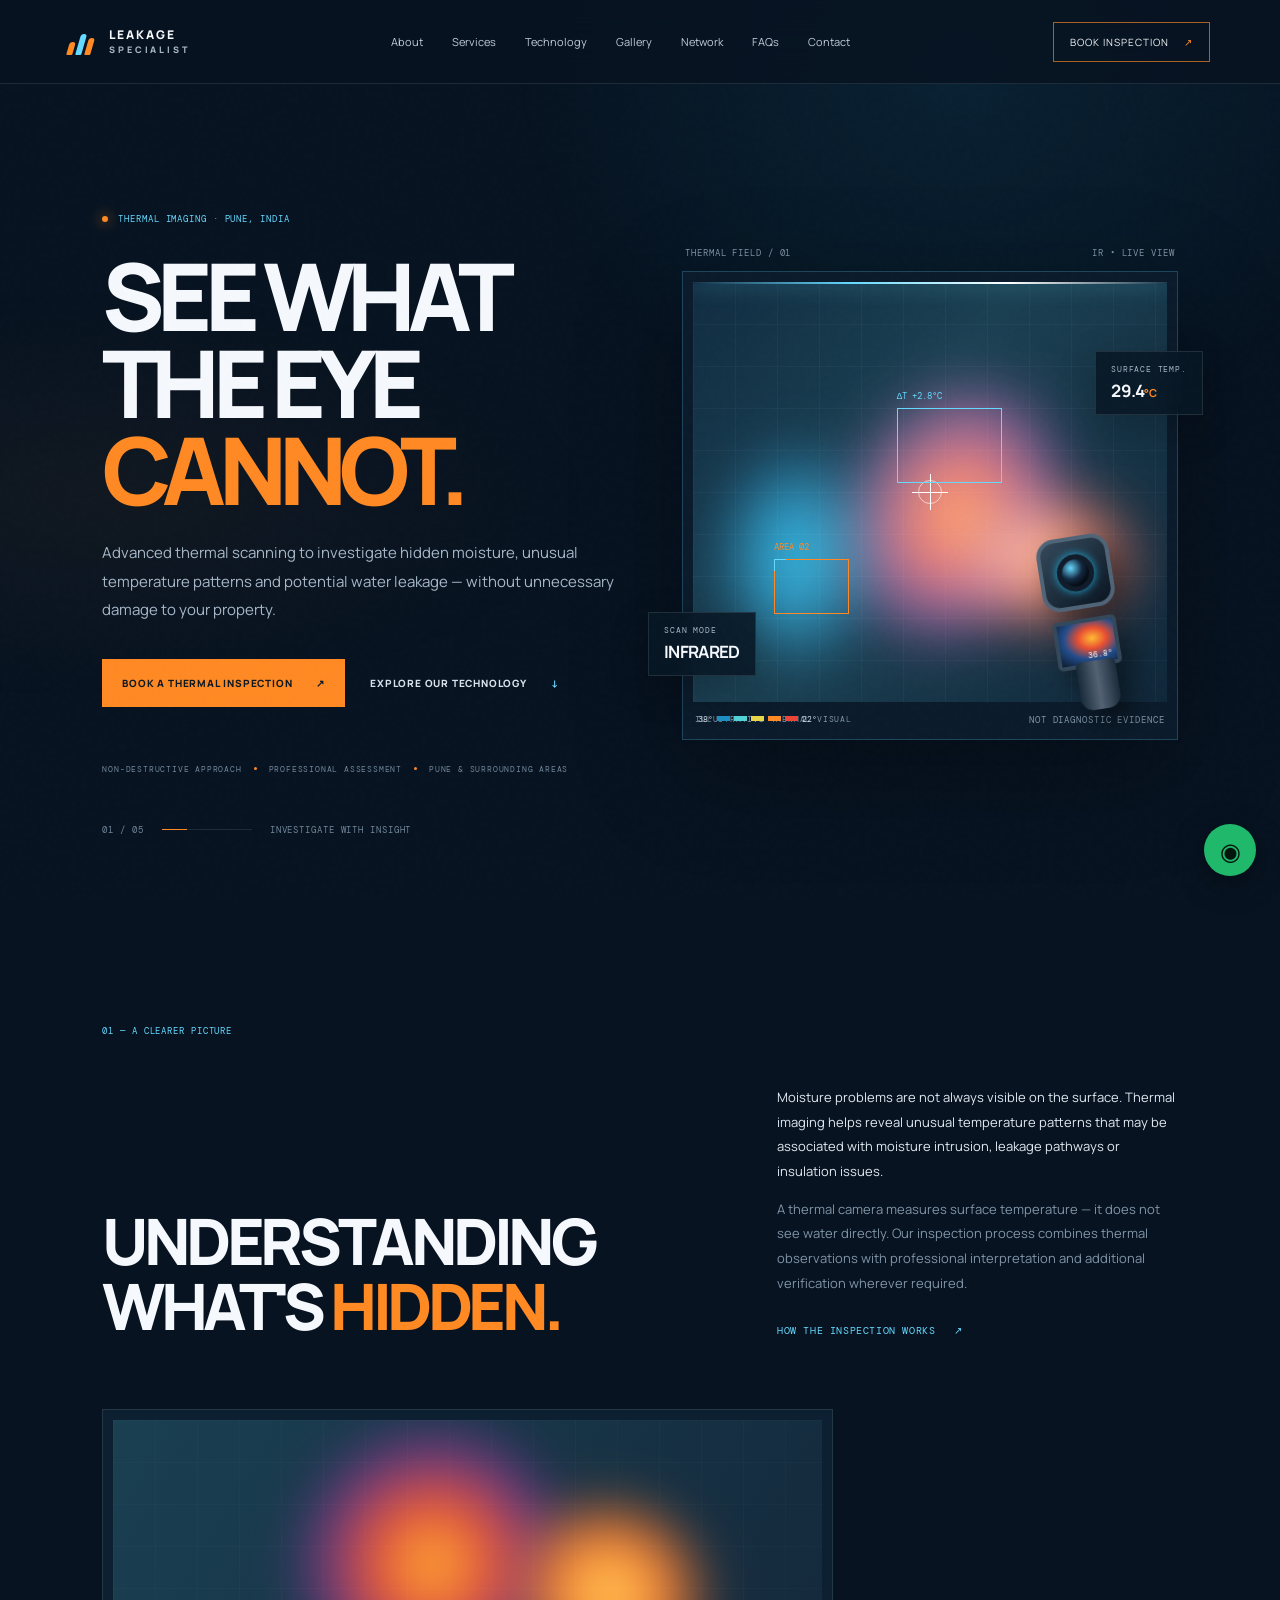
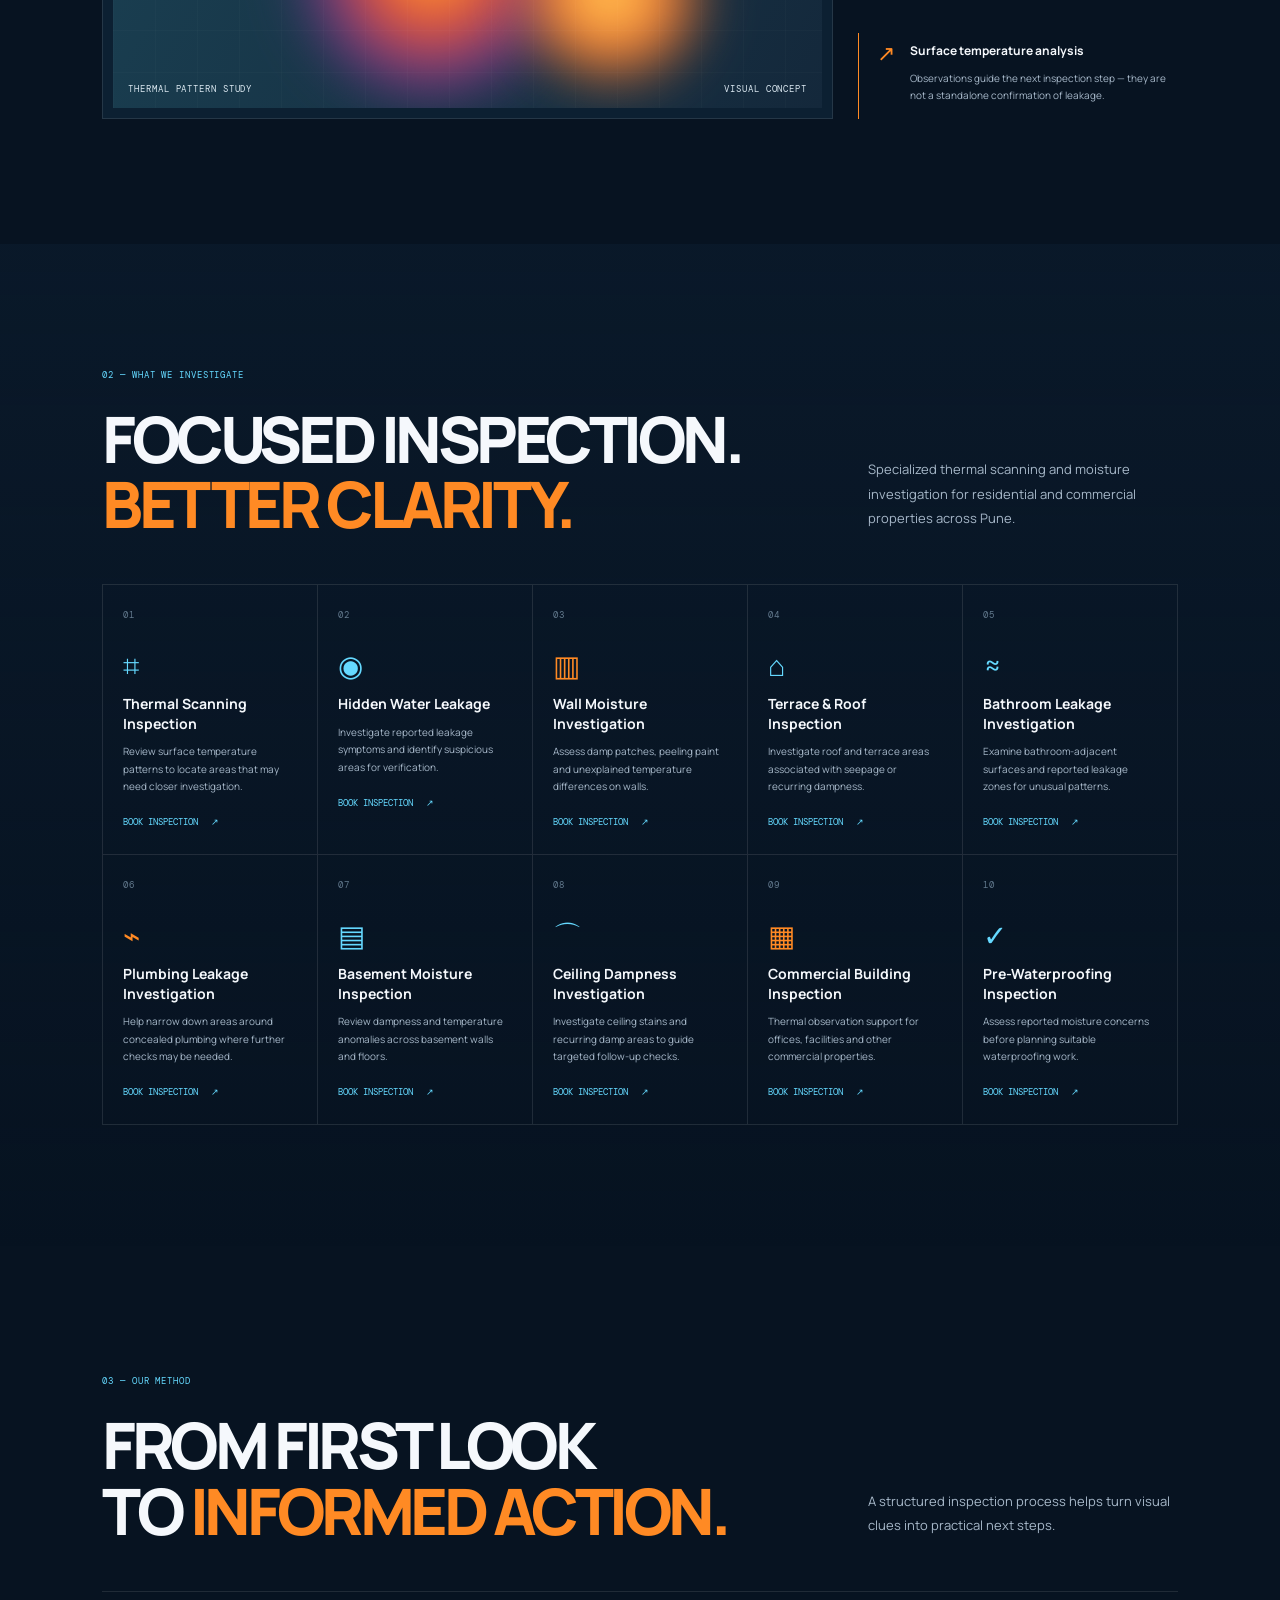
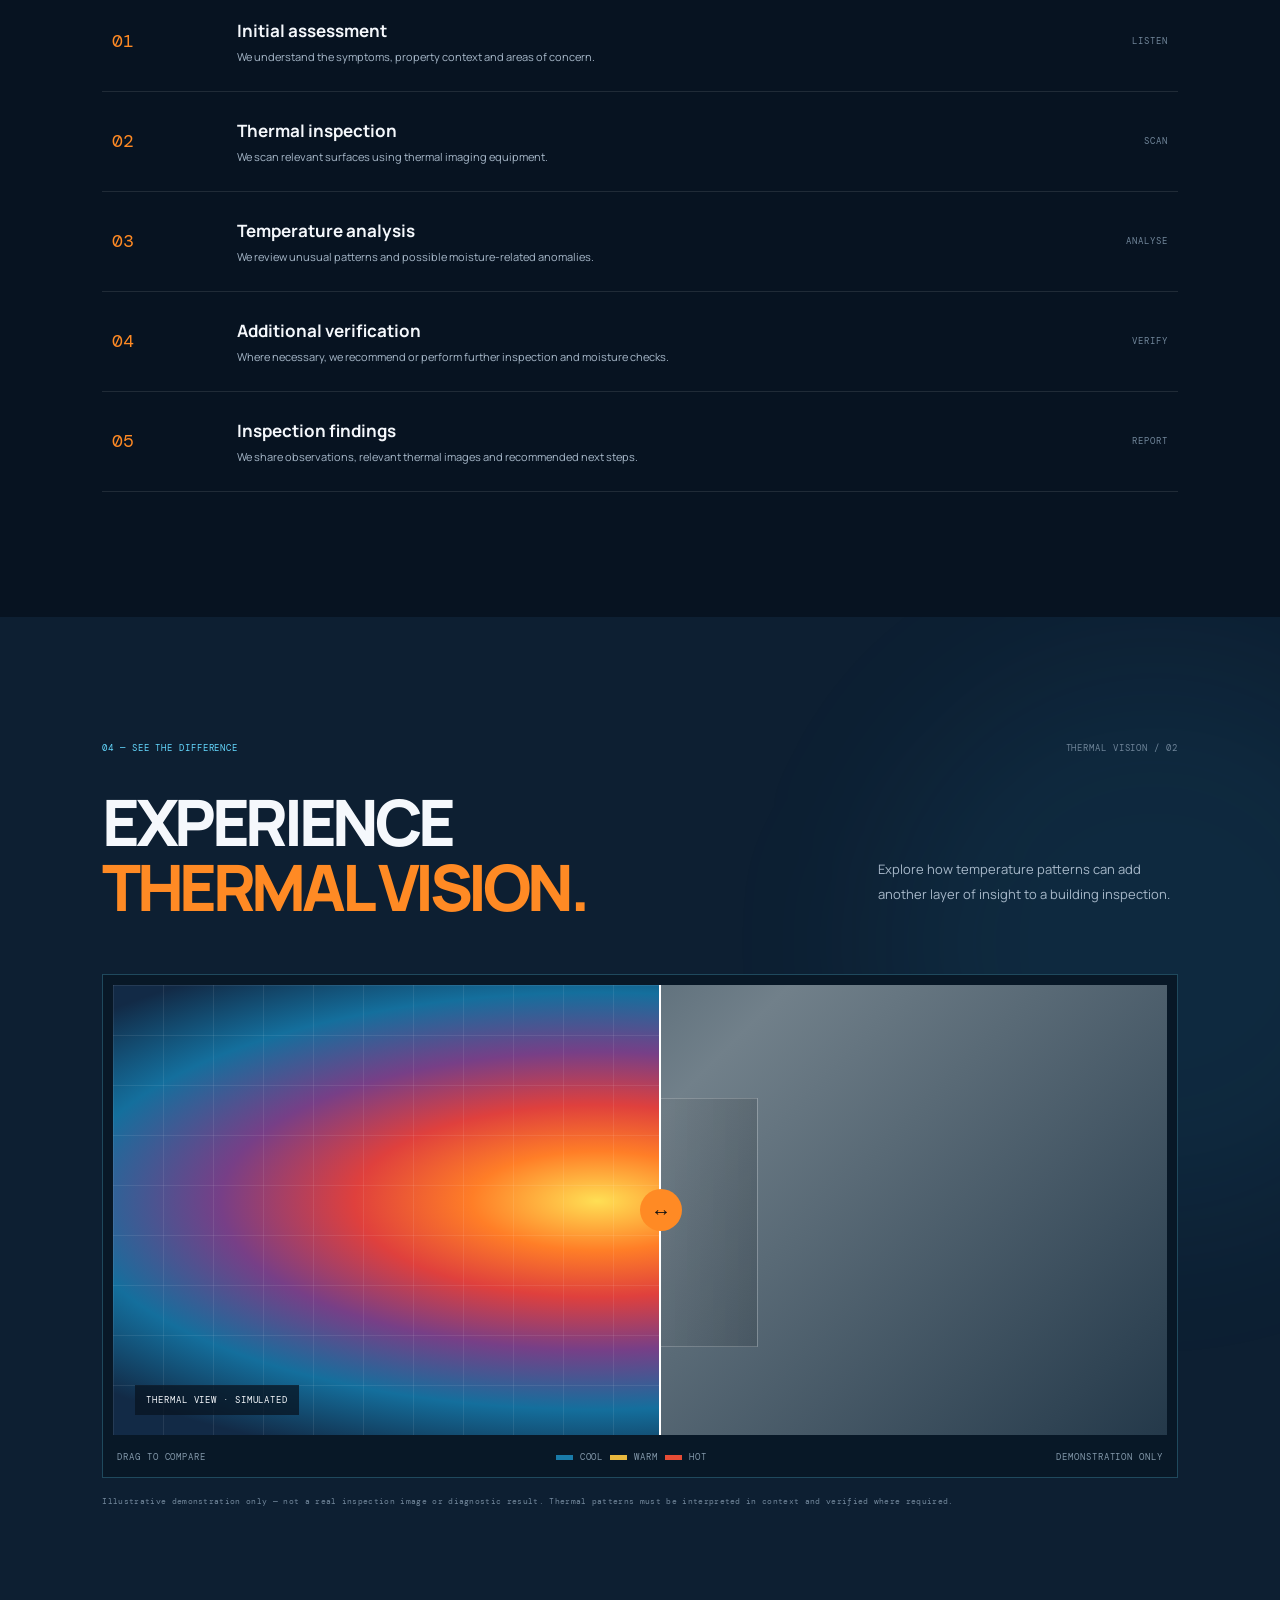
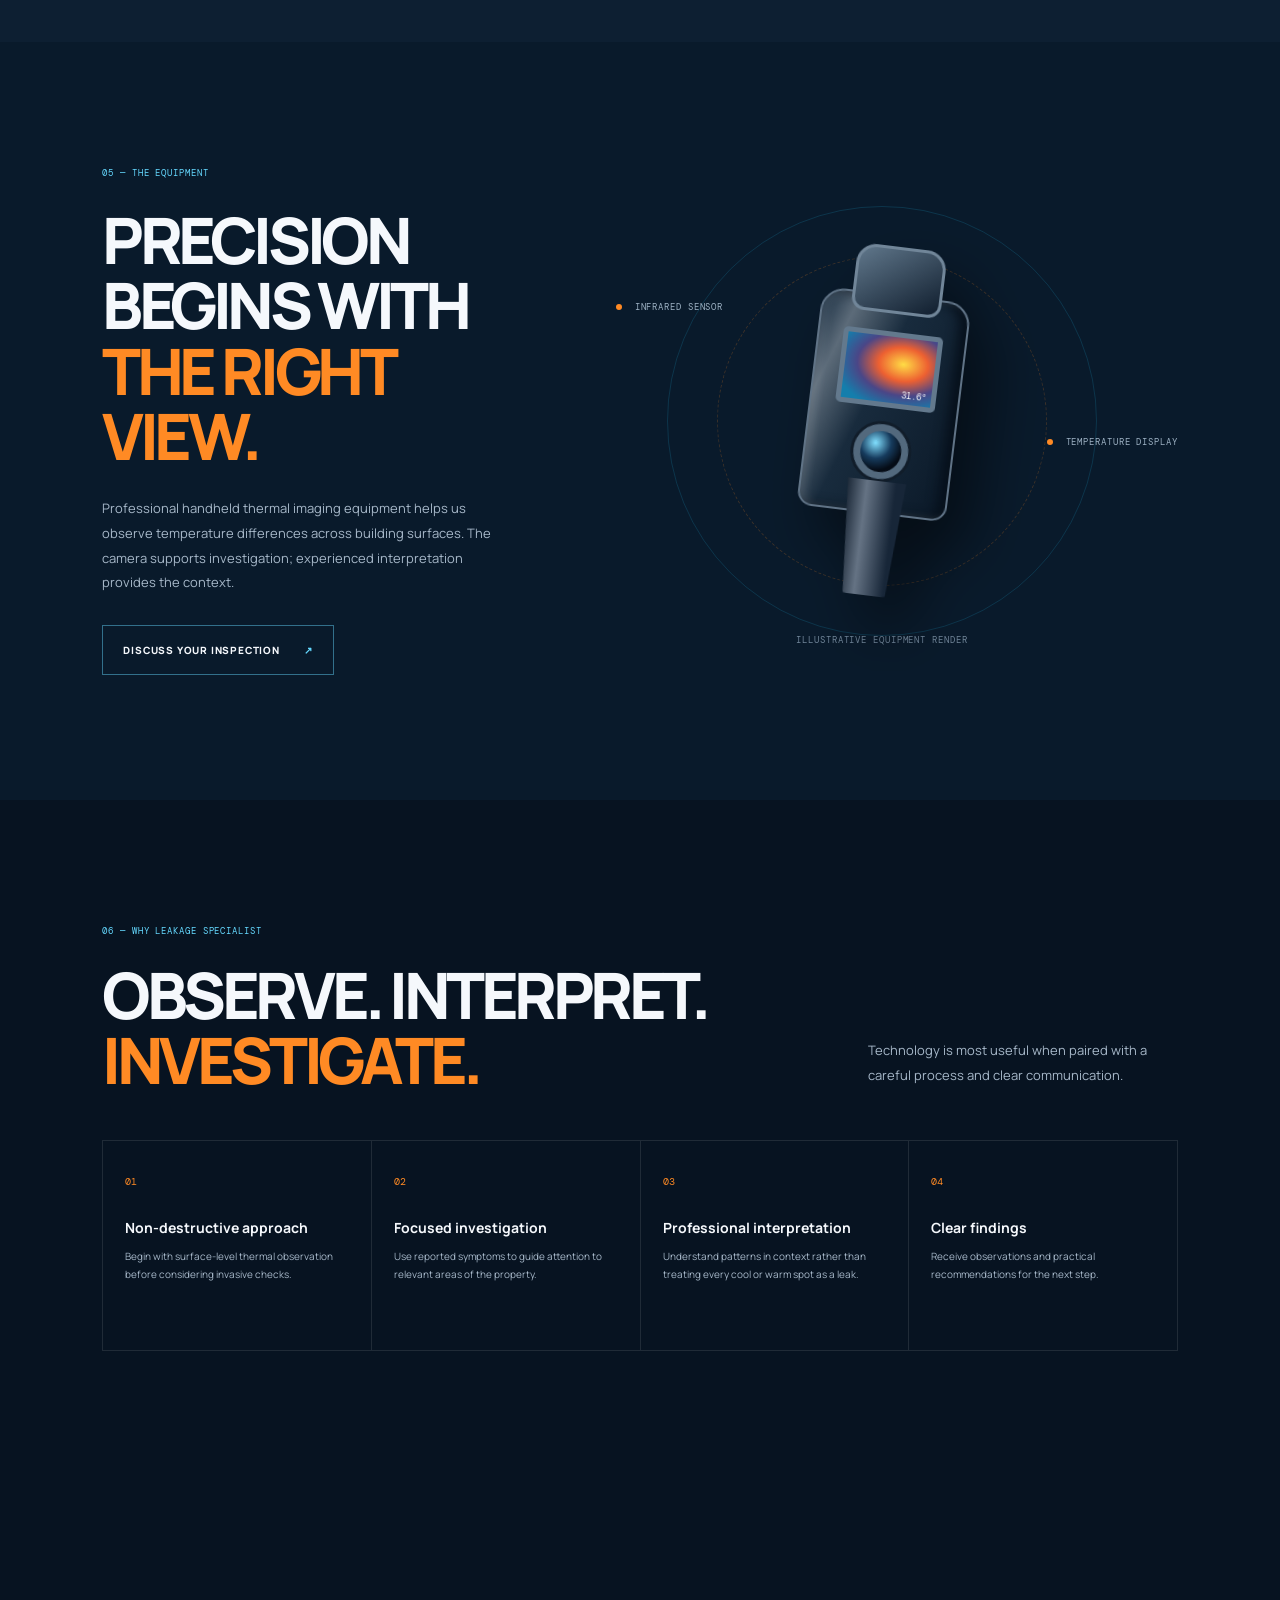
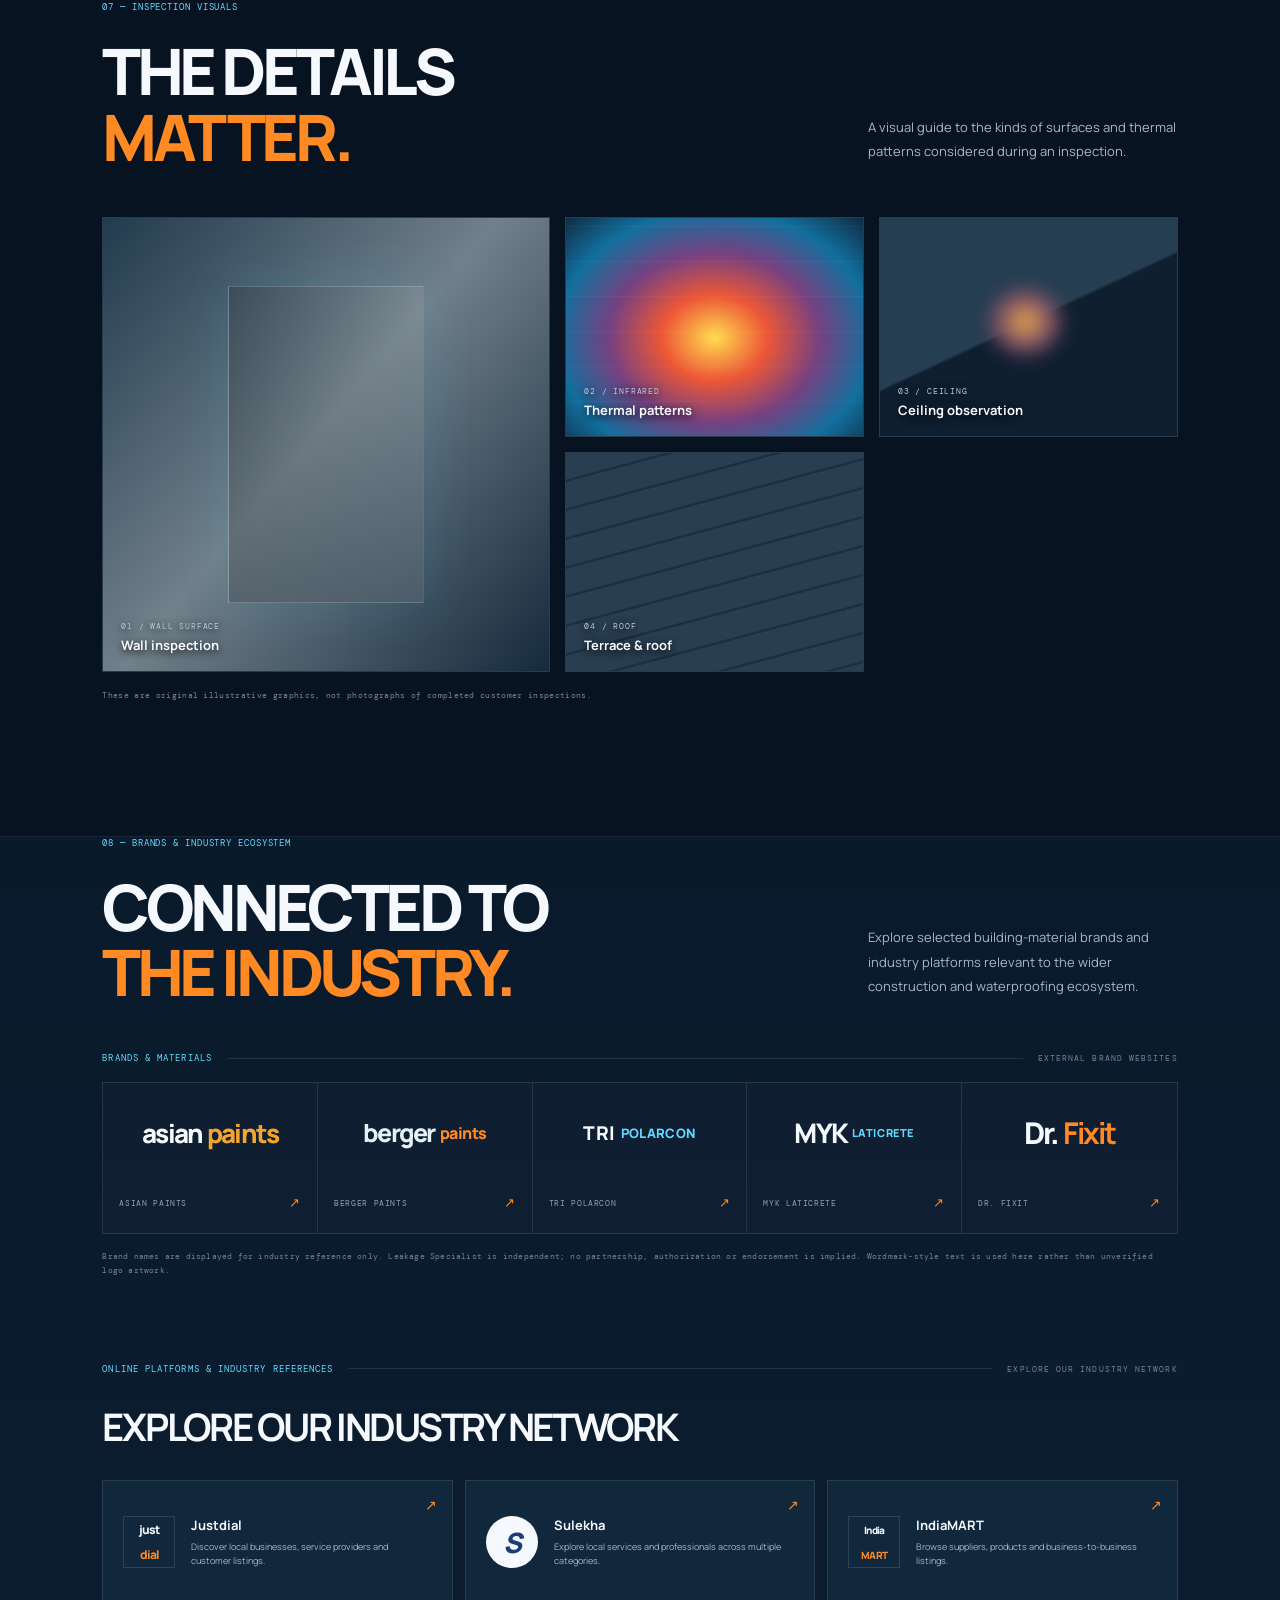
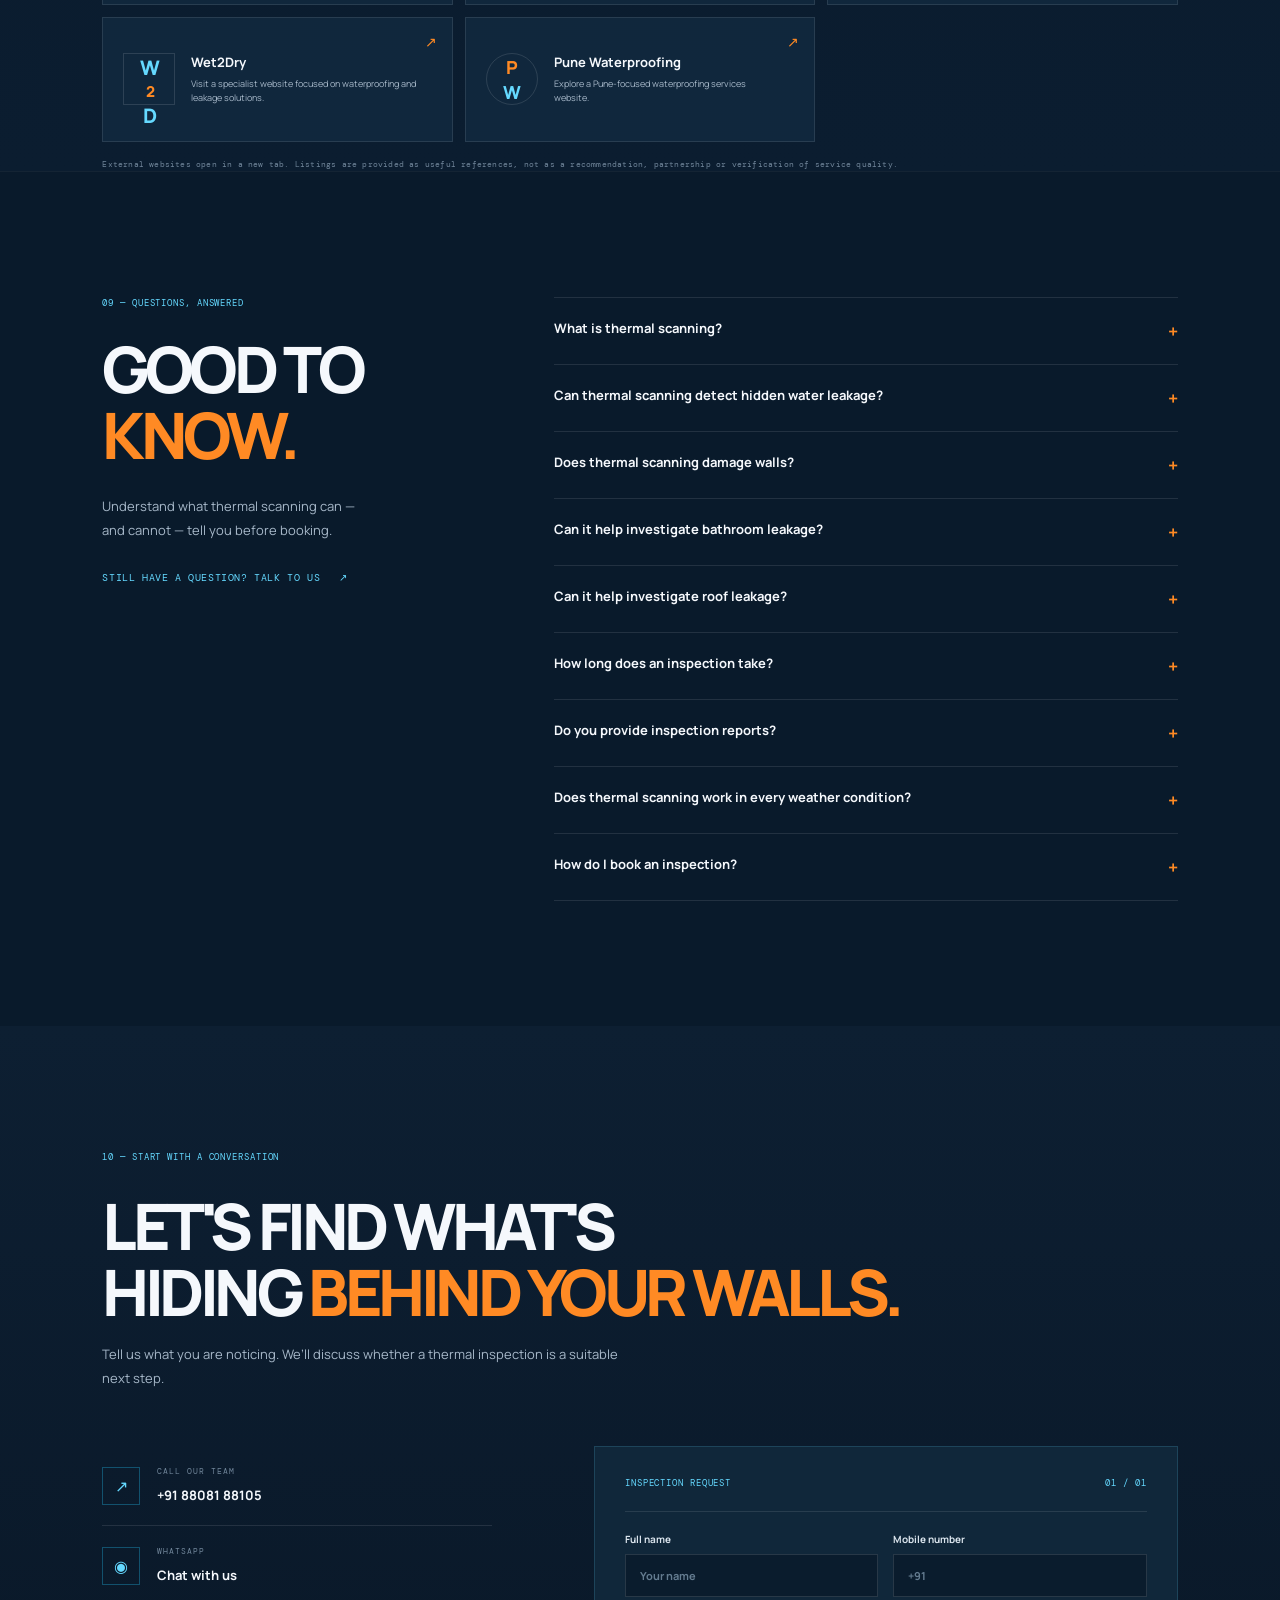
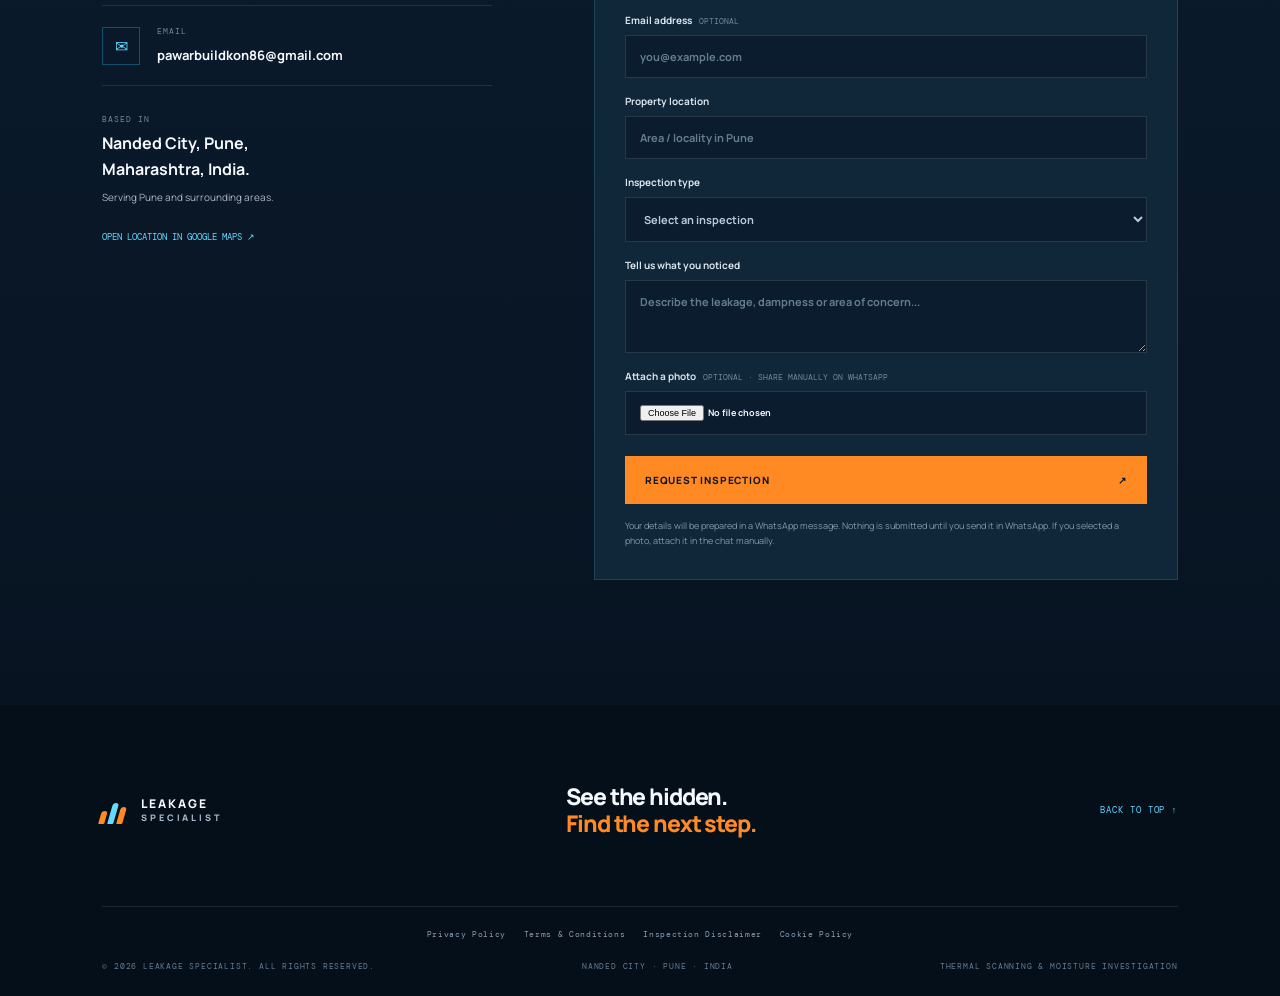
==== index.html @ 1ecdeaa8 "Add files via upload" ====
<!doctype html>
<html lang="en">
<head>
  <meta charset="utf-8">
  <meta name="viewport" content="width=device-width, initial-scale=1">
  <meta name="theme-color" content="#071321">
  <title>Thermal Scanning & Leakage Detection in Pune | Leakage Specialist</title>
  <meta name="description" content="Professional thermal imaging inspection, hidden moisture investigation and leakage detection in Pune. Book a non-destructive thermal inspection with Leakage Specialist.">
  <link rel="canonical" href="https://leakagespecialist.com/">
  <meta property="og:title" content="Leakage Specialist — See What the Eye Cannot">
  <meta property="og:description" content="Advanced thermal scanning and moisture investigation in Pune.">
  <meta property="og:type" content="website">
  <meta property="og:url" content="https://leakagespecialist.com/">
  <meta property="og:image" content="https://leakagespecialist.com/assets/thermal-hero.svg">
  <link rel="icon" href="assets/favicon.svg" type="image/svg+xml">
  <link rel="preconnect" href="https://fonts.googleapis.com">
  <link rel="preconnect" href="https://fonts.gstatic.com" crossorigin>
  <link href="https://fonts.googleapis.com/css2?family=DM+Mono:wght@400;500&family=Manrope:wght@400;500;600;700;800&display=swap" rel="stylesheet">
  <link rel="stylesheet" href="styles.css">
  <script type="application/ld+json">
  {
    "@context":"https://schema.org",
    "@type":"LocalBusiness",
    "name":"Leakage Specialist",
    "url":"https://leakagespecialist.com/",
    "telephone":"+91-8808188105",
    "email":"pawarbuildkon86@gmail.com",
    "address":{"@type":"PostalAddress","streetAddress":"Nanded City","addressLocality":"Pune","addressRegion":"Maharashtra","addressCountry":"IN"},
    "areaServed":{"@type":"City","name":"Pune"},
    "description":"Thermal imaging inspection, non-destructive moisture investigation and hidden water leakage investigation."
  }
  </script>
</head>
<body>
  <div class="noise" aria-hidden="true"></div>
  <header class="site-header" id="top">
    <a class="brand" href="#top" aria-label="Leakage Specialist home">
      <span class="brand-mark"><span></span><span></span><span></span></span>
      <span class="brand-copy">LEAKAGE<span>SPECIALIST</span></span>
    </a>
    <button class="menu-toggle" aria-label="Open navigation" aria-expanded="false"><i></i><i></i></button>
    <nav class="main-nav" aria-label="Main navigation">
      <a href="#about">About</a><a href="#services">Services</a><a href="#technology">Technology</a><a href="#gallery">Gallery</a><a href="#industry-network">Network</a><a href="#faq">FAQs</a><a href="#contact">Contact</a>
    </nav>
    <a class="nav-cta" href="#contact">Book inspection <span>↗</span></a>
  </header>

  <main>
    <section class="hero section-shell">
      <div class="hero-grid">
        <div class="hero-copy reveal">
          <div class="eyebrow"><span class="live-dot"></span> THERMAL IMAGING · PUNE, INDIA</div>
          <h1>SEE WHAT<br>THE EYE <em>CANNOT.</em></h1>
          <p class="hero-lede">Advanced thermal scanning to investigate hidden moisture, unusual temperature patterns and potential water leakage — without unnecessary damage to your property.</p>
          <div class="hero-actions">
            <a class="button button-primary" href="#contact">Book a thermal inspection <span>↗</span></a>
            <a class="button button-quiet" href="#technology">Explore our technology <span>↓</span></a>
          </div>
          <div class="hero-proof"><span>NON-DESTRUCTIVE APPROACH</span><b></b><span>PROFESSIONAL ASSESSMENT</span><b></b><span>PUNE & SURROUNDING AREAS</span></div>
        </div>
        <div class="hero-visual reveal" aria-label="Illustrative thermal scanning visualization">
          <div class="visual-topline"><span>THERMAL FIELD / 01</span><span class="mono">IR • LIVE VIEW</span></div>
          <div class="thermal-frame">
            <div class="thermal-wall">
              <div class="wall-grid"></div><div class="heat heat-one"></div><div class="heat heat-two"></div><div class="heat heat-three"></div>
              <div class="scanline"></div>
              <div class="target target-a"><span>ΔT +2.8°C</span></div><div class="target target-b"><span>AREA 02</span></div>
              <div class="thermal-cross"></div>
            </div>
            <div class="camera-device">
              <div class="camera-lens"><i></i></div><div class="camera-screen"><div class="screen-heat"></div><small>36.8°</small></div><div class="camera-grip"></div>
            </div>
            <div class="temp-scale"><span>38°</span><i></i><i></i><i></i><i></i><i></i><span>22°</span></div>
            <div class="visual-caption"><span>ILLUSTRATIVE THERMAL VISUAL</span><span class="mono">NOT DIAGNOSTIC EVIDENCE</span></div>
          </div>
          <div class="floating-data data-one"><small>SURFACE TEMP.</small><strong>29.4<span>°C</span></strong></div>
          <div class="floating-data data-two"><small>SCAN MODE</small><strong>INFRARED</strong></div>
        </div>
      </div>
      <div class="hero-bottom"><span>01 / 05</span><div class="hero-line"><i></i></div><span>INVESTIGATE WITH INSIGHT</span></div>
    </section>

    <section class="intro section-shell" id="about">
      <div class="section-kicker reveal">01 — A CLEARER PICTURE</div>
      <div class="intro-grid">
        <h2 class="reveal">UNDERSTANDING<br>WHAT'S <em>HIDDEN.</em></h2>
        <div class="intro-text reveal"><p>Moisture problems are not always visible on the surface. Thermal imaging helps reveal unusual temperature patterns that may be associated with moisture intrusion, leakage pathways or insulation issues.</p><p class="muted">A thermal camera measures surface temperature — it does not see water directly. Our inspection process combines thermal observations with professional interpretation and additional verification wherever required.</p><a class="text-link" href="#process">How the inspection works <span>↗</span></a></div>
      </div>
      <div class="intro-visual reveal">
        <div class="intro-image">
          <div class="infrared-wall"><div class="ir-blotch"></div><div class="ir-blotch second"></div><div class="ir-lines"></div></div>
          <div class="image-label"><span>THERMAL PATTERN STUDY</span><span class="mono">VISUAL CONCEPT</span></div>
        </div>
        <div class="intro-note"><span class="note-icon">↗</span><div><strong>Surface temperature analysis</strong><p>Observations guide the next inspection step — they are not a standalone confirmation of leakage.</p></div></div>
      </div>
    </section>

    <section class="services section-shell" id="services">
      <div class="section-head reveal"><div><div class="section-kicker">02 — WHAT WE INVESTIGATE</div><h2>FOCUSED INSPECTION.<br><em>BETTER CLARITY.</em></h2></div><p>Specialized thermal scanning and moisture investigation for residential and commercial properties across Pune.</p></div>
      <div class="service-grid">
        <article class="service-card reveal"><div class="service-number">01</div><div class="service-icon icon-scan">⌗</div><h3>Thermal Scanning Inspection</h3><p>Review surface temperature patterns to locate areas that may need closer investigation.</p><a href="#contact">Book inspection <span>↗</span></a></article>
        <article class="service-card reveal"><div class="service-number">02</div><div class="service-icon icon-drop">◉</div><h3>Hidden Water Leakage</h3><p>Investigate reported leakage symptoms and identify suspicious areas for verification.</p><a href="#contact">Book inspection <span>↗</span></a></article>
        <article class="service-card reveal"><div class="service-number">03</div><div class="service-icon icon-wall">▥</div><h3>Wall Moisture Investigation</h3><p>Assess damp patches, peeling paint and unexplained temperature differences on walls.</p><a href="#contact">Book inspection <span>↗</span></a></article>
        <article class="service-card reveal"><div class="service-number">04</div><div class="service-icon icon-roof">⌂</div><h3>Terrace & Roof Inspection</h3><p>Investigate roof and terrace areas associated with seepage or recurring dampness.</p><a href="#contact">Book inspection <span>↗</span></a></article>
        <article class="service-card reveal"><div class="service-number">05</div><div class="service-icon icon-bath">≈</div><h3>Bathroom Leakage Investigation</h3><p>Examine bathroom-adjacent surfaces and reported leakage zones for unusual patterns.</p><a href="#contact">Book inspection <span>↗</span></a></article>
        <article class="service-card reveal"><div class="service-number">06</div><div class="service-icon icon-pipe">⌁</div><h3>Plumbing Leakage Investigation</h3><p>Help narrow down areas around concealed plumbing where further checks may be needed.</p><a href="#contact">Book inspection <span>↗</span></a></article>
        <article class="service-card reveal"><div class="service-number">07</div><div class="service-icon icon-base">▤</div><h3>Basement Moisture Inspection</h3><p>Review dampness and temperature anomalies across basement walls and floors.</p><a href="#contact">Book inspection <span>↗</span></a></article>
        <article class="service-card reveal"><div class="service-number">08</div><div class="service-icon icon-ceiling">⌒</div><h3>Ceiling Dampness Investigation</h3><p>Investigate ceiling stains and recurring damp areas to guide targeted follow-up checks.</p><a href="#contact">Book inspection <span>↗</span></a></article>
        <article class="service-card reveal"><div class="service-number">09</div><div class="service-icon icon-building">▦</div><h3>Commercial Building Inspection</h3><p>Thermal observation support for offices, facilities and other commercial properties.</p><a href="#contact">Book inspection <span>↗</span></a></article>
        <article class="service-card reveal"><div class="service-number">10</div><div class="service-icon icon-check">✓</div><h3>Pre-Waterproofing Inspection</h3><p>Assess reported moisture concerns before planning suitable waterproofing work.</p><a href="#contact">Book inspection <span>↗</span></a></article>
      </div>
    </section>

    <section class="process section-shell" id="process">
      <div class="section-head reveal"><div><div class="section-kicker">03 — OUR METHOD</div><h2>FROM FIRST LOOK<br>TO <em>INFORMED ACTION.</em></h2></div><p>A structured inspection process helps turn visual clues into practical next steps.</p></div>
      <div class="process-list">
        <div class="process-item reveal"><span class="process-no">01</span><div><h3>Initial assessment</h3><p>We understand the symptoms, property context and areas of concern.</p></div><span class="process-tag">LISTEN</span></div>
        <div class="process-item reveal"><span class="process-no">02</span><div><h3>Thermal inspection</h3><p>We scan relevant surfaces using thermal imaging equipment.</p></div><span class="process-tag">SCAN</span></div>
        <div class="process-item reveal"><span class="process-no">03</span><div><h3>Temperature analysis</h3><p>We review unusual patterns and possible moisture-related anomalies.</p></div><span class="process-tag">ANALYSE</span></div>
        <div class="process-item reveal"><span class="process-no">04</span><div><h3>Additional verification</h3><p>Where necessary, we recommend or perform further inspection and moisture checks.</p></div><span class="process-tag">VERIFY</span></div>
        <div class="process-item reveal"><span class="process-no">05</span><div><h3>Inspection findings</h3><p>We share observations, relevant thermal images and recommended next steps.</p></div><span class="process-tag">REPORT</span></div>
      </div>
    </section>

    <section class="technology section-shell" id="technology">
      <div class="tech-top reveal"><div class="section-kicker">04 — SEE THE DIFFERENCE</div><div class="tech-index mono">THERMAL VISION / 02</div></div>
      <div class="tech-heading reveal"><h2>EXPERIENCE<br><em>THERMAL VISION.</em></h2><p>Explore how temperature patterns can add another layer of insight to a building inspection.</p></div>
      <div class="comparison reveal">
        <div class="compare-images" id="compare">
          <div class="compare-before"><div class="demo-wall"></div><span class="compare-label">VISIBLE LIGHT · ILLUSTRATIVE</span></div>
          <div class="compare-after"><div class="demo-thermal"></div><span class="compare-label">THERMAL VIEW · SIMULATED</span></div>
          <div class="compare-handle" aria-hidden="true"><span>↔</span></div>
          <input type="range" min="10" max="90" value="52" aria-label="Compare illustrative visible and simulated thermal images" id="compareRange">
        </div>
        <div class="compare-foot"><span>DRAG TO COMPARE</span><span class="temperature-legend"><i></i> COOL <i></i> WARM <i></i> HOT</span><span class="mono">DEMONSTRATION ONLY</span></div>
      </div>
      <p class="disclaimer">Illustrative demonstration only — not a real inspection image or diagnostic result. Thermal patterns must be interpreted in context and verified where required.</p>
    </section>

    <section class="equipment section-shell">
      <div class="equipment-grid">
        <div class="equipment-copy reveal"><div class="section-kicker">05 — THE EQUIPMENT</div><h2>PRECISION<br>BEGINS WITH<br><em>THE RIGHT VIEW.</em></h2><p>Professional handheld thermal imaging equipment helps us observe temperature differences across building surfaces. The camera supports investigation; experienced interpretation provides the context.</p><a class="button button-outline" href="#contact">Discuss your inspection <span>↗</span></a></div>
        <div class="equipment-art reveal"><div class="orbit orbit-one"></div><div class="orbit orbit-two"></div><div class="device"><div class="device-top"></div><div class="device-body"><div class="device-screen"><div class="device-heat"></div><span>31.6°</span></div><div class="device-lens"><i></i></div><div class="device-buttons"><i></i><i></i><i></i></div></div><div class="device-handle"></div></div><div class="equipment-callout callout-a"><i></i> INFRARED SENSOR</div><div class="equipment-callout callout-b"><i></i> TEMPERATURE DISPLAY</div><div class="equipment-caption mono">ILLUSTRATIVE EQUIPMENT RENDER</div></div>
      </div>
    </section>

    <section class="reasons section-shell">
      <div class="section-head reveal"><div><div class="section-kicker">06 — WHY LEAKAGE SPECIALIST</div><h2>OBSERVE. INTERPRET.<br><em>INVESTIGATE.</em></h2></div><p>Technology is most useful when paired with a careful process and clear communication.</p></div>
      <div class="reason-grid">
        <div class="reason reveal"><span>01</span><h3>Non-destructive approach</h3><p>Begin with surface-level thermal observation before considering invasive checks.</p></div>
        <div class="reason reveal"><span>02</span><h3>Focused investigation</h3><p>Use reported symptoms to guide attention to relevant areas of the property.</p></div>
        <div class="reason reveal"><span>03</span><h3>Professional interpretation</h3><p>Understand patterns in context rather than treating every cool or warm spot as a leak.</p></div>
        <div class="reason reveal"><span>04</span><h3>Clear findings</h3><p>Receive observations and practical recommendations for the next step.</p></div>
      </div>
    </section>

    <section class="gallery section-shell" id="gallery">
      <div class="section-head reveal"><div><div class="section-kicker">07 — INSPECTION VISUALS</div><h2>THE DETAILS<br><em>MATTER.</em></h2></div><p>A visual guide to the kinds of surfaces and thermal patterns considered during an inspection.</p></div>
      <div class="gallery-grid">
        <figure class="gallery-card gallery-large reveal"><div class="gallery-art art-wall"><div></div></div><figcaption><span>01 / WALL SURFACE</span><b>Wall inspection</b></figcaption></figure>
        <figure class="gallery-card reveal"><div class="gallery-art art-thermal"><div></div></div><figcaption><span>02 / INFRARED</span><b>Thermal patterns</b></figcaption></figure>
        <figure class="gallery-card reveal"><div class="gallery-art art-ceiling"><div></div></div><figcaption><span>03 / CEILING</span><b>Ceiling observation</b></figcaption></figure>
        <figure class="gallery-card reveal"><div class="gallery-art art-roof"><div></div></div><figcaption><span>04 / ROOF</span><b>Terrace & roof</b></figcaption></figure>
      </div>
      <p class="disclaimer">These are original illustrative graphics, not photographs of completed customer inspections.</p>
    </section>


    <section class="ecosystem section-shell" id="industry-network">
      <div class="section-head reveal">
        <div><div class="section-kicker">08 — BRANDS & INDUSTRY ECOSYSTEM</div><h2>CONNECTED TO<br><em>THE INDUSTRY.</em></h2></div>
        <p>Explore selected building-material brands and industry platforms relevant to the wider construction and waterproofing ecosystem.</p>
      </div>
      <div class="ecosystem-label reveal"><span>BRANDS & MATERIALS</span><i></i><small>EXTERNAL BRAND WEBSITES</small></div>
      <div class="brand-strip">
        <a class="brand-tile reveal" href="https://www.asianpaints.com/" target="_blank" rel="noopener noreferrer" aria-label="Visit Asian Paints website"><span class="brand-wordmark asian">asian<span>paints</span></span><small>ASIAN PAINTS <b>↗</b></small></a>
        <a class="brand-tile reveal" href="https://www.bergerpaints.com/" target="_blank" rel="noopener noreferrer" aria-label="Visit Berger Paints website"><span class="brand-wordmark berger">berger<span>paints</span></span><small>BERGER PAINTS <b>↗</b></small></a>
        <a class="brand-tile reveal" href="https://www.tripolarcon.com/" target="_blank" rel="noopener noreferrer" aria-label="Visit Tri Polarcon website"><span class="brand-wordmark tripolar">TRI <i>POLARCON</i></span><small>TRI POLARCON <b>↗</b></small></a>
        <a class="brand-tile reveal" href="https://myklaticrete.com/" target="_blank" rel="noopener noreferrer" aria-label="Visit MYK Laticrete website"><span class="brand-wordmark myk">MYK<span>LATICRETE</span></span><small>MYK LATICRETE <b>↗</b></small></a>
        <a class="brand-tile reveal" href="https://www.drfixit.co.in/" target="_blank" rel="noopener noreferrer" aria-label="Visit Dr. Fixit website"><span class="brand-wordmark drfixit">Dr. <b>Fixit</b></span><small>DR. FIXIT <b>↗</b></small></a>
      </div>
      <p class="ecosystem-disclaimer">Brand names are displayed for industry reference only. Leakage Specialist is independent; no partnership, authorization or endorsement is implied. Wordmark-style text is used here rather than unverified logo artwork.</p>

      <div class="ecosystem-label network-label reveal"><span>ONLINE PLATFORMS & INDUSTRY REFERENCES</span><i></i><small>EXPLORE OUR INDUSTRY NETWORK</small></div>
      <h3 class="network-heading reveal">EXPLORE OUR INDUSTRY NETWORK</h3>
      <div class="network-grid">
        <a class="network-card reveal" href="https://www.justdial.com/" target="_blank" rel="noopener noreferrer"><span class="network-logo justdial">just<span>dial</span></span><span class="network-copy"><strong>Justdial</strong><small>Discover local businesses, service providers and customer listings.</small></span><span class="external-arrow">↗</span></a>
        <a class="network-card reveal" href="https://www.sulekha.com/" target="_blank" rel="noopener noreferrer"><span class="network-logo sulekha">S</span><span class="network-copy"><strong>Sulekha</strong><small>Explore local services and professionals across multiple categories.</small></span><span class="external-arrow">↗</span></a>
        <a class="network-card reveal" href="https://www.indiamart.com/" target="_blank" rel="noopener noreferrer"><span class="network-logo indiamart">India<span>MART</span></span><span class="network-copy"><strong>IndiaMART</strong><small>Browse suppliers, products and business-to-business listings.</small></span><span class="external-arrow">↗</span></a>
        <a class="network-card reveal" href="https://wet2drysolution.com/" target="_blank" rel="noopener noreferrer"><span class="network-logo wet2dry">W<span>2</span>D</span><span class="network-copy"><strong>Wet2Dry</strong><small>Visit a specialist website focused on waterproofing and leakage solutions.</small></span><span class="external-arrow">↗</span></a>
        <a class="network-card reveal" href="https://punewaterproof.in/" target="_blank" rel="noopener noreferrer"><span class="network-logo puneproof">P<span>W</span></span><span class="network-copy"><strong>Pune Waterproofing</strong><small>Explore a Pune-focused waterproofing services website.</small></span><span class="external-arrow">↗</span></a>
      </div>
      <p class="ecosystem-disclaimer">External websites open in a new tab. Listings are provided as useful references, not as a recommendation, partnership or verification of service quality.</p>
    </section>

    <section class="faq section-shell" id="faq">
      <div class="faq-grid"><div class="reveal"><div class="section-kicker">09 — QUESTIONS, ANSWERED</div><h2>GOOD TO<br><em>KNOW.</em></h2><p>Understand what thermal scanning can — and cannot — tell you before booking.</p><a class="text-link" href="#contact">Still have a question? Talk to us <span>↗</span></a></div>
        <div class="faq-list reveal">
          <details><summary>What is thermal scanning?<span>+</span></summary><p>Thermal scanning uses an infrared camera to measure surface temperatures and display temperature differences as an image. It can help identify patterns that need further investigation.</p></details>
          <details><summary>Can thermal scanning detect hidden water leakage?<span>+</span></summary><p>It can help identify unusual temperature patterns that may be associated with moisture. It does not detect water directly, and additional checks may be needed to confirm the cause.</p></details>
          <details><summary>Does thermal scanning damage walls?<span>+</span></summary><p>Thermal imaging itself is a non-contact inspection method and does not require drilling or breaking the scanned surface.</p></details>
          <details><summary>Can it help investigate bathroom leakage?<span>+</span></summary><p>Yes. Thermal observations around bathroom walls, floors and adjacent spaces may help identify areas for closer moisture investigation.</p></details>
          <details><summary>Can it help investigate roof leakage?<span>+</span></summary><p>It may help assess temperature patterns across roof and ceiling surfaces. Results depend on site conditions, timing and the nature of the suspected issue.</p></details>
          <details><summary>How long does an inspection take?<span>+</span></summary><p>Time depends on property size, access and the number of areas to inspect. Contact us with your property details for an estimate.</p></details>
          <details><summary>Do you provide inspection reports?<span>+</span></summary><p>Inspection findings can include observations and relevant thermal images. Please confirm the report format and scope when booking.</p></details>
          <details><summary>Does thermal scanning work in every weather condition?<span>+</span></summary><p>No. Ambient temperature, sunlight, wind, rain, surface materials and other conditions can affect readings. The inspector considers these factors when interpreting results.</p></details>
          <details><summary>How do I book an inspection?<span>+</span></summary><p>Call or WhatsApp 8808188105, or use the request form on this page. We will contact you to discuss the property and inspection requirement.</p></details>
        </div>
      </div>
    </section>

    <section class="contact section-shell" id="contact">
      <div class="contact-head reveal"><div class="section-kicker">10 — START WITH A CONVERSATION</div><h2>LET'S FIND WHAT'S<br>HIDING <em>BEHIND YOUR WALLS.</em></h2><p>Tell us what you are noticing. We’ll discuss whether a thermal inspection is a suitable next step.</p></div>
      <div class="contact-grid">
        <div class="contact-details reveal">
          <a class="contact-method" href="tel:+918808188105"><span class="method-icon">↗</span><span><small>CALL OUR TEAM</small><strong>+91 88081 88105</strong></span></a>
          <a class="contact-method" href="https://wa.me/918808188105" target="_blank" rel="noopener"><span class="method-icon">◉</span><span><small>WHATSAPP</small><strong>Chat with us</strong></span></a>
          <a class="contact-method" href="mailto:pawarbuildkon86@gmail.com"><span class="method-icon">✉</span><span><small>EMAIL</small><strong>pawarbuildkon86@gmail.com</strong></span></a>
          <div class="contact-address"><small>BASED IN</small><strong>Nanded City, Pune,<br>Maharashtra, India.</strong><span>Serving Pune and surrounding areas.</span></div>
          <a class="map-link" href="https://www.google.com/maps/search/?api=1&query=Nanded+City%2C+Pune%2C+Maharashtra" target="_blank" rel="noopener">Open location in Google Maps ↗</a>
        </div>
        <form class="booking-form reveal" id="bookingForm">
          <div class="form-top"><span>INSPECTION REQUEST</span><span class="mono">01 / 01</span></div>
          <div class="form-row"><label>Full name<input name="name" autocomplete="name" placeholder="Your name" required></label><label>Mobile number<input name="phone" inputmode="tel" autocomplete="tel" pattern="[0-9+() -]{8,18}" placeholder="+91" required></label></div>
          <label>Email address <span class="optional">OPTIONAL</span><input name="email" type="email" autocomplete="email" placeholder="you@example.com"></label>
          <label>Property location<input name="location" placeholder="Area / locality in Pune" required></label>
          <label>Inspection type<select name="type" required><option value="">Select an inspection</option><option>Thermal scanning inspection</option><option>Hidden water leakage investigation</option><option>Wall moisture investigation</option><option>Terrace and roof inspection</option><option>Bathroom leakage investigation</option><option>Plumbing leakage investigation</option><option>Basement / ceiling inspection</option><option>Commercial building inspection</option><option>Pre-waterproofing inspection</option></select></label>
          <label>Tell us what you noticed<textarea name="message" rows="3" placeholder="Describe the leakage, dampness or area of concern..."></textarea></label>
          <label class="upload-label">Attach a photo <span class="optional">OPTIONAL · SHARE MANUALLY ON WHATSAPP</span><input name="photo" type="file" accept="image/*"></label>
          <button class="button button-primary submit-button" type="submit">Request inspection <span>↗</span></button>
          <p class="form-note" id="formNote">Your details will be prepared in a WhatsApp message. Nothing is submitted until you send it in WhatsApp. If you selected a photo, attach it in the chat manually.</p>
        </form>
      </div>
    </section>
  </main>

  <footer class="site-footer section-shell">
    <div class="footer-top"><a class="brand" href="#top"><span class="brand-mark"><span></span><span></span><span></span></span><span class="brand-copy">LEAKAGE<span>SPECIALIST</span></span></a><p>See the hidden.<br><em>Find the next step.</em></p><a class="back-top" href="#top">BACK TO TOP ↑</a></div>
    <div class="footer-legal"><a href="privacy-policy.html">Privacy Policy</a><a href="terms-and-conditions.html">Terms & Conditions</a><a href="disclaimer.html">Inspection Disclaimer</a><a href="cookie-policy.html">Cookie Policy</a></div>
    <div class="footer-bottom"><span>© 2026 LEAKAGE SPECIALIST. ALL RIGHTS RESERVED.</span><span>NANDED CITY · PUNE · INDIA</span><span>THERMAL SCANNING & MOISTURE INVESTIGATION</span></div>
  </footer>
  <a class="floating-wa" href="https://wa.me/918808188105" target="_blank" rel="noopener" aria-label="Chat with Leakage Specialist on WhatsApp">◉</a>
  <script src="script.js"></script>
</body>
</html>
---- styles.css ----
@import url('https://fonts.googleapis.com/css2?family=DM+Mono:wght@400;500&family=Manrope:wght@400;500;600;700;800&display=swap');
:root{--bg:#071321;--bg2:#0d1f32;--card:#122b40;--orange:#ff8a24;--blue:#20b8e8;--cyan:#65d9ff;--white:#f5f8fc;--muted:#a7b8c9;--line:rgba(255,255,255,.1);--mono:'DM Mono',monospace;--sans:'Manrope',sans-serif}
*{box-sizing:border-box}html{scroll-behavior:smooth;scroll-padding-top:90px}body{margin:0;background:var(--bg);color:var(--white);font-family:var(--sans);overflow-x:hidden}body:before{content:"";position:fixed;inset:0;pointer-events:none;z-index:-1;background:radial-gradient(ellipse at 75% 8%,rgba(32,184,232,.09),transparent 33%),radial-gradient(ellipse at 8% 55%,rgba(255,138,36,.045),transparent 30%)}a{color:inherit;text-decoration:none}button,input,select,textarea{font:inherit}.noise{position:fixed;inset:0;z-index:10;pointer-events:none;opacity:.025;background-image:url("data:image/svg+xml,%3Csvg viewBox='0 0 180 180' xmlns='http://www.w3.org/2000/svg'%3E%3Cfilter id='n'%3E%3CfeTurbulence type='fractalNoise' baseFrequency='.9' numOctaves='3' stitchTiles='stitch'/%3E%3C/filter%3E%3Crect width='100%25' height='100%25' filter='url(%23n)' opacity='.6'/%3E%3C/svg%3E")}
.site-header{height:84px;padding:0 5.5vw;display:flex;align-items:center;justify-content:space-between;border-bottom:1px solid var(--line);position:sticky;top:0;z-index:50;background:rgba(7,19,33,.86);backdrop-filter:blur(18px)}.brand{display:flex;align-items:center;gap:12px}.brand-mark{width:27px;height:27px;display:flex;align-items:flex-end;gap:3px;transform:skew(-16deg)}.brand-mark span{display:block;width:6px;border-radius:3px 3px 1px 1px;background:var(--orange)}.brand-mark span:nth-child(1){height:13px}.brand-mark span:nth-child(2){height:21px;background:var(--cyan)}.brand-mark span:nth-child(3){height:17px;background:var(--orange)}.brand-copy{font-size:12px;font-weight:800;letter-spacing:.16em;line-height:1.35}.brand-copy span{display:block;color:var(--muted);font-size:9px;letter-spacing:.31em}.main-nav{display:flex;gap:29px}.main-nav a{font-size:11px;color:#c0ccda;transition:color .2s}.main-nav a:hover,.text-link:hover{color:var(--cyan)}.nav-cta{border:1px solid rgba(255,138,36,.65);padding:12px 16px;font-size:10px;text-transform:uppercase;letter-spacing:.1em;color:var(--white)}.nav-cta span,.button span{color:var(--orange);margin-left:12px}.menu-toggle{display:none;background:none;border:0}.section-shell{padding-left:8vw;padding-right:8vw}.hero{min-height:calc(100vh - 84px);padding-top:100px;padding-bottom:35px;position:relative;display:flex;flex-direction:column;justify-content:center}.hero-grid{display:grid;grid-template-columns:1.02fr .98fr;gap:5vw;align-items:center}.eyebrow,.section-kicker,.mono,.visual-topline,.visual-caption,.hero-proof,.hero-bottom,.image-label,.process-tag,.service-number,.gallery-card figcaption span,.form-top,.booking-form small,.footer-bottom,.back-top,.equipment-caption,.equipment-callout,.compare-foot,.disclaimer{font-family:var(--mono);letter-spacing:.1em;font-size:9px}.eyebrow{color:var(--cyan);display:flex;align-items:center;gap:10px}.live-dot{width:6px;height:6px;border-radius:50%;background:var(--orange);box-shadow:0 0 13px var(--orange)}h1{font-size:clamp(58px,7.3vw,112px);line-height:.93;letter-spacing:-.085em;margin:27px 0 26px;font-weight:800}h1 em,h2 em,.equipment-copy em,.footer-top em{font-style:normal;color:var(--orange)}.hero-lede{max-width:525px;color:var(--muted);font-size:15px;line-height:1.9}.hero-actions{display:flex;align-items:center;gap:25px;margin-top:34px}.button{display:inline-flex;align-items:center;justify-content:space-between;gap:12px;padding:17px 20px;font-size:10px;font-weight:800;letter-spacing:.08em;text-transform:uppercase;transition:transform .25s,background .25s,border .25s}.button:hover{transform:translateY(-3px)}.button-primary{background:var(--orange);color:#101923}.button-primary span{color:#101923}.button-primary:hover{background:#ffa34f}.button-quiet{padding-left:0;color:#d9e3ed}.button-quiet span{color:var(--cyan)}.hero-proof{display:flex;gap:12px;align-items:center;flex-wrap:wrap;color:#71869a;margin-top:57px;font-size:8px}.hero-proof b{width:3px;height:3px;background:var(--orange);border-radius:50%}.hero-visual{position:relative;max-width:620px;width:100%;justify-self:end}.visual-topline{display:flex;justify-content:space-between;color:#8097aa;padding:0 3px 12px}.thermal-frame{border:1px solid rgba(101,217,255,.22);background:#0b1b2b;padding:10px;position:relative;box-shadow:0 30px 100px rgba(0,0,0,.3)}.thermal-wall{height:420px;position:relative;overflow:hidden;background:linear-gradient(125deg,#112d42,#1b4052 42%,#10273a);isolation:isolate}.wall-grid,.ir-lines{position:absolute;inset:0;background-image:linear-gradient(rgba(255,255,255,.055) 1px,transparent 1px),linear-gradient(90deg,rgba(255,255,255,.055) 1px,transparent 1px);background-size:42px 42px;opacity:.6}.heat{position:absolute;filter:blur(28px);border-radius:50%;mix-blend-mode:screen}.heat-one{width:220px;height:280px;left:32%;top:22%;background:radial-gradient(ellipse,#ffb32e 0%,#ef4e35 26%,#8b3d81 50%,transparent 72%);transform:rotate(23deg)}.heat-two{width:200px;height:150px;left:53%;top:48%;background:radial-gradient(ellipse,#ffdf48 0%,#f65c32 34%,transparent 72%)}.heat-three{width:160px;height:230px;left:5%;top:38%;background:radial-gradient(ellipse,#20b8e8 0%,#176c9b 38%,transparent 72%)}.scanline{position:absolute;left:0;right:0;height:2px;top:0;background:linear-gradient(90deg,transparent,var(--cyan),#fff,transparent);box-shadow:0 0 20px var(--cyan);animation:scan 5s linear infinite;z-index:3}.target{position:absolute;border:1px solid var(--cyan);width:105px;height:75px;z-index:4}.target:before,.target:after{content:"";position:absolute;background:var(--cyan)}.target:before{width:1px;height:12px;left:-1px;top:-1px}.target:after{height:1px;width:12px;left:-1px;top:-1px}.target span{position:absolute;top:-19px;left:-1px;color:var(--cyan);font:9px var(--mono)}.target-a{left:43%;top:30%}.target-b{left:17%;top:66%;width:75px;height:55px;border-color:var(--orange)}.target-b span{color:var(--orange)}.thermal-cross{position:absolute;left:50%;top:50%;width:24px;height:24px;border:1px solid rgba(255,255,255,.6);border-radius:50%;transform:translate(-50%,-50%)}.thermal-cross:before,.thermal-cross:after{content:"";position:absolute;background:#fff}.thermal-cross:before{width:1px;height:36px;left:11px;top:-7px}.thermal-cross:after{height:1px;width:36px;top:11px;left:-7px}.camera-device{position:absolute;right:8%;bottom:6%;width:110px;height:175px;z-index:5;transform:rotate(-9deg);filter:drop-shadow(10px 14px 14px rgba(0,0,0,.45))}.camera-lens{position:absolute;top:0;left:20px;width:73px;height:73px;border-radius:18px;background:linear-gradient(145deg,#34495b,#0a1521);border:4px solid #506477;display:grid;place-items:center}.camera-lens i{width:37px;height:37px;border-radius:50%;border:5px solid #111c2b;background:radial-gradient(circle at 35% 30%,#65d9ff,#142b43 43%,#050c15 70%);box-shadow:0 0 10px #20b8e8}.camera-screen{position:absolute;top:83px;left:25px;width:64px;height:49px;border:4px solid #34485b;border-radius:5px;background:#0a1724;overflow:hidden}.camera-screen small{position:absolute;right:4px;bottom:3px;color:white;font:8px var(--mono)}.screen-heat{position:absolute;inset:0;background:radial-gradient(ellipse at 60% 40%,#ffbd32,#e84e32 30%,#234d8c 60%,#0b1a2b)}.camera-grip{position:absolute;left:42px;bottom:0;width:40px;height:49px;background:linear-gradient(90deg,#182a3a,#536273,#1a2b3a);border-radius:5px 5px 13px 13px}.temp-scale{position:absolute;left:15px;bottom:15px;display:flex;gap:4px;align-items:center;color:#d5e0eb;font:8px var(--mono)}.temp-scale i{width:13px;height:5px;background:#1e91c6}.temp-scale i:nth-of-type(2){background:#53d4d7}.temp-scale i:nth-of-type(3){background:#e9d74a}.temp-scale i:nth-of-type(4){background:#ff8a24}.temp-scale i:nth-of-type(5){background:#ed4438}.visual-caption{display:flex;justify-content:space-between;color:#8196a8;padding:12px 2px 3px;font-size:8px}.floating-data{position:absolute;background:rgba(8,23,37,.88);border:1px solid var(--line);padding:12px 15px;backdrop-filter:blur(10px);box-shadow:0 12px 40px rgba(0,0,0,.2)}.floating-data small{display:block;font:8px var(--mono);color:var(--muted);letter-spacing:.1em}.floating-data strong{display:block;margin-top:5px;font-size:17px;letter-spacing:-.04em}.floating-data strong span{color:var(--orange);font-size:11px}.data-one{top:21%;right:-25px}.data-two{bottom:13%;left:-34px}.hero-bottom{display:flex;gap:18px;align-items:center;color:#71869a;margin-top:50px}.hero-line{height:1px;width:90px;background:var(--line)}.hero-line i{display:block;width:28%;height:1px;background:var(--orange)}
@keyframes scan{0%{top:0}100%{top:100%}}
.intro,.services,.process,.technology,.equipment,.reasons,.gallery,.faq,.contact{padding-top:125px;padding-bottom:125px}.section-kicker{color:var(--cyan)}.intro-grid{display:grid;grid-template-columns:1fr .7fr;gap:8vw;margin-top:35px;align-items:end}.intro h2,h2{font-size:clamp(39px,5vw,68px);line-height:1.02;letter-spacing:-.07em;margin:0;font-weight:800}.intro-text p,.section-head>p,.tech-heading>p,.equipment-copy>p,.faq-grid>div>p,.contact-head>p{font-size:13px;line-height:1.9;color:var(--muted)}.intro-text p:first-child{color:#e1e9f1}.muted{color:#8195a8!important}.text-link{display:inline-block;color:var(--cyan);font:10px var(--mono);text-transform:uppercase;letter-spacing:.06em;margin-top:15px}.text-link span{margin-left:12px}.intro-visual{display:grid;grid-template-columns:1.6fr .7fr;gap:25px;align-items:end;margin-top:70px}.intro-image{height:310px;position:relative;border:1px solid var(--line);padding:10px;background:#0c2032}.infrared-wall{height:100%;overflow:hidden;position:relative;background:linear-gradient(120deg,#1a4052,#14283b)}.ir-blotch{position:absolute;width:40%;height:100%;left:25%;top:0;background:radial-gradient(ellipse,#ffbf35 0%,#e84f37 30%,#6b3986 54%,transparent 72%);filter:blur(25px);transform:rotate(20deg)}.ir-blotch.second{left:55%;top:25%;width:30%;height:70%;background:radial-gradient(ellipse,#ffdf5c,#fa7931 40%,transparent 70%)}.ir-lines{opacity:.35}.image-label{position:absolute;bottom:23px;left:25px;right:25px;display:flex;justify-content:space-between;color:#dbe8f1}.intro-note{display:flex;gap:15px;border-left:1px solid var(--orange);padding:5px 0 5px 18px}.note-icon{color:var(--orange);font-size:22px}.intro-note strong{font-size:12px}.intro-note p{font-size:10px;line-height:1.7;color:var(--muted)}
.services{background:linear-gradient(180deg,rgba(13,31,50,.5),rgba(7,19,33,0))}.section-head{display:flex;justify-content:space-between;align-items:end;gap:40px;margin-bottom:48px}.section-head h2{margin-top:25px}.section-head>p{max-width:310px;margin-bottom:5px}.service-grid{display:grid;grid-template-columns:repeat(5,1fr);border-top:1px solid var(--line);border-left:1px solid var(--line)}.service-card{min-height:245px;padding:24px 20px;border-right:1px solid var(--line);border-bottom:1px solid var(--line);position:relative;transition:background .3s,transform .3s}.service-card:hover{background:rgba(32,184,232,.055);transform:translateY(-4px)}.service-number{color:#647b8f}.service-icon{font-size:29px;color:var(--cyan);margin:24px 0 15px;height:34px}.service-card:nth-child(3n) .service-icon{color:var(--orange)}.service-card h3{font-size:14px;line-height:1.4;margin:0 0 10px}.service-card p{font-size:10px;line-height:1.75;color:var(--muted);min-height:54px}.service-card a{display:inline-block;color:var(--cyan);font:9px var(--mono);text-transform:uppercase;margin-top:9px}.service-card a span{margin-left:8px}
.process-list{border-top:1px solid var(--line);margin-top:45px}.process-item{display:grid;grid-template-columns:100px 1fr 120px;gap:25px;align-items:center;padding:27px 10px;border-bottom:1px solid var(--line);transition:padding .25s,background .25s}.process-item:hover{padding-left:22px;background:rgba(255,255,255,.018)}.process-no{font:18px var(--mono);color:var(--orange)}.process-item h3{font-size:17px;margin:0 0 7px}.process-item p{margin:0;color:var(--muted);font-size:11px}.process-tag{text-align:right;color:#71869a}
.technology{background:var(--bg2);position:relative;overflow:hidden}.technology:before{content:"";position:absolute;width:550px;height:550px;border-radius:50%;background:rgba(32,184,232,.07);filter:blur(80px);right:-150px;top:5%}.tech-top{display:flex;justify-content:space-between}.tech-index{color:#6e8498}.tech-heading{display:flex;align-items:end;justify-content:space-between;gap:40px;margin:35px 0 55px;position:relative}.tech-heading>p{max-width:300px}.comparison{position:relative;border:1px solid rgba(101,217,255,.25);padding:10px;background:#081827}.compare-images{height:450px;position:relative;overflow:hidden;--split:52%}.compare-before,.compare-after{position:absolute;inset:0;overflow:hidden}.demo-wall{height:100%;background:linear-gradient(135deg,#20394a,#71808a 45%,#24394a);position:relative}.demo-wall:before{content:"";position:absolute;inset:0;background:linear-gradient(90deg,transparent 49.8%,rgba(0,0,0,.18) 50%,transparent 50.2%),linear-gradient(0deg,transparent 49.8%,rgba(0,0,0,.18) 50%,transparent 50.2%);background-size:130px 130px}.demo-wall:after{content:"";position:absolute;left:43%;top:25%;width:18%;height:55%;border:1px solid rgba(255,255,255,.2);background:linear-gradient(90deg,rgba(255,255,255,.07),rgba(0,0,0,.13))}.compare-after{width:var(--split);border-right:2px solid white;z-index:2}.demo-thermal{height:100%;width:calc(100vw - 16vw);max-width:1200px;background:radial-gradient(ellipse at 45% 48%,#ffdf54 0%,#ff7e27 15%,#df403d 29%,#773f87 45%,#146f9d 63%,#122a46 82%);position:relative}.demo-thermal:before{content:"";position:absolute;inset:0;background-image:linear-gradient(rgba(255,255,255,.08) 1px,transparent 1px),linear-gradient(90deg,rgba(255,255,255,.08) 1px,transparent 1px);background-size:50px 50px}.compare-label{position:absolute;bottom:20px;left:22px;font:9px var(--mono);letter-spacing:.1em;background:rgba(7,19,33,.75);padding:9px 11px}.compare-handle{position:absolute;z-index:3;left:var(--split);top:50%;transform:translate(-50%,-50%);width:42px;height:42px;border-radius:50%;background:var(--orange);display:grid;place-items:center;color:#111;font-size:20px;pointer-events:none}.compare-images input{position:absolute;inset:0;width:100%;height:100%;opacity:0;cursor:ew-resize;z-index:4}.compare-foot{display:flex;justify-content:space-between;align-items:center;color:#8398aa;padding:16px 4px 4px}.temperature-legend{display:flex;align-items:center;gap:7px}.temperature-legend i{width:17px;height:5px;background:#197ba9}.temperature-legend i:nth-of-type(2){background:#e8b83e}.temperature-legend i:nth-of-type(3){background:#e64c35}.disclaimer{color:#74899d;font-size:8px;line-height:1.7;margin-top:17px;letter-spacing:.04em}
.equipment{background:#091a2b}.equipment-grid{display:grid;grid-template-columns:.8fr 1.2fr;gap:7vw;align-items:center}.equipment-copy h2{margin:28px 0}.equipment-copy>p{max-width:400px;margin-bottom:30px}.button-outline{border:1px solid rgba(101,217,255,.45);color:var(--white)}.button-outline span{color:var(--cyan)}.equipment-art{height:500px;position:relative;display:grid;place-items:center;overflow:hidden}.orbit{position:absolute;border:1px solid rgba(32,184,232,.17);border-radius:50%;width:430px;height:430px}.orbit-two{width:330px;height:330px;border-color:rgba(255,138,36,.2);border-style:dashed}.device{width:180px;height:350px;position:relative;transform:rotate(7deg);filter:drop-shadow(25px 30px 30px rgba(0,0,0,.5));z-index:2}.device-body{position:absolute;top:48px;left:15px;width:150px;height:220px;border-radius:24px 24px 15px 15px;background:linear-gradient(110deg,#152a3e,#5c6b79 17%,#182b3d 42%,#0b1928 100%);border:2px solid #607386;box-shadow:inset 5px 0 9px rgba(255,255,255,.12),inset -8px 0 12px #06101b}.device-top{position:absolute;top:0;left:45px;width:90px;height:67px;border-radius:20px 20px 13px 13px;background:linear-gradient(145deg,#60778b,#101e2e);border:3px solid #718699;z-index:3}.device-screen{position:absolute;top:35px;left:24px;width:100px;height:76px;border:5px solid #63798d;border-radius:5px;background:#0b1725;overflow:hidden}.device-heat{position:absolute;inset:0;background:radial-gradient(ellipse at 65% 40%,#ffdc45,#ed6031 30%,#4a4687 56%,#147eac 85%)}.device-screen span{position:absolute;right:5px;bottom:3px;color:#fff;font:9px var(--mono)}.device-lens{position:absolute;left:48px;top:128px;width:55px;height:55px;border-radius:50%;background:radial-gradient(circle at 35% 30%,#81dfff,#163b5d 40%,#050c16 70%);border:7px solid #53697d;box-shadow:0 0 0 3px #111d2a}.device-buttons{position:absolute;bottom:15px;left:48px;display:flex;gap:8px}.device-buttons i{width:8px;height:8px;border-radius:50%;background:var(--orange)}.device-handle{position:absolute;bottom:0;left:60px;width:65px;height:115px;background:linear-gradient(90deg,#111e2d,#657384 35%,#172638 80%);clip-path:polygon(5% 0,95% 0,83% 100%,18% 100%);border-radius:0 0 15px 15px}.equipment-callout{position:absolute;color:#9eb2c4;z-index:3}.equipment-callout i{display:inline-block;width:6px;height:6px;border-radius:50%;background:var(--orange);margin-right:7px}.callout-a{top:26%;left:5%}.callout-b{right:0;top:53%}.equipment-caption{position:absolute;bottom:25px;color:#71869a}
.reason-grid{display:grid;grid-template-columns:repeat(4,1fr);border-top:1px solid var(--line);border-left:1px solid var(--line)}.reason{padding:27px 22px;min-height:210px;border-right:1px solid var(--line);border-bottom:1px solid var(--line)}.reason>span{font:10px var(--mono);color:var(--orange)}.reason h3{font-size:14px;margin:28px 0 10px}.reason p{font-size:10px;line-height:1.8;color:var(--muted)}
.gallery-grid{display:grid;grid-template-columns:1.2fr .8fr .8fr;grid-template-rows:220px 220px;gap:15px}.gallery-card{margin:0;position:relative;background:#10263a;border:1px solid var(--line);overflow:hidden}.gallery-large{grid-row:span 2}.gallery-art{position:absolute;inset:0;transition:transform .6s}.gallery-card:hover .gallery-art{transform:scale(1.04)}.art-wall{background:linear-gradient(130deg,#213b4e,#71808a 48%,#152a3c)}.art-wall div{position:absolute;left:28%;top:15%;width:44%;height:70%;border:1px solid rgba(255,255,255,.18);background:linear-gradient(90deg,rgba(0,0,0,.15),rgba(255,255,255,.08));box-shadow:0 0 50px rgba(32,184,232,.12)}.art-thermal{background:radial-gradient(ellipse at 50% 55%,#ffdc50,#ed5736 25%,#764181 50%,#126f9d 75%,#102b44)}.art-thermal:after{content:"";position:absolute;inset:0;background:repeating-linear-gradient(0deg,transparent 0 34px,rgba(255,255,255,.08) 35px)}.art-ceiling{background:linear-gradient(155deg,#253e51 0 48%,#101f30 49%)}.art-ceiling:after{content:"";position:absolute;left:35%;top:30%;width:28%;height:35%;border-radius:50%;background:radial-gradient(ellipse,#e9a849,#754b67 48%,transparent 72%);filter:blur(8px)}.art-roof{background:repeating-linear-gradient(165deg,#293e50 0 25px,#1b3042 26px 28px)}.gallery-card figcaption{position:absolute;left:18px;right:18px;bottom:17px;display:flex;flex-direction:column;gap:5px;text-shadow:0 2px 8px #000}.gallery-card figcaption span{color:#b7cad9;font-size:8px}.gallery-card figcaption b{font-size:13px}
.faq{background:#091a2b}.faq-grid{display:grid;grid-template-columns:.7fr 1.3fr;gap:9vw}.faq-grid h2{margin:27px 0}.faq-grid>div>p{max-width:270px}.faq-list details{border-bottom:1px solid var(--line)}.faq-list details:first-child{border-top:1px solid var(--line)}.faq-list summary{list-style:none;cursor:pointer;padding:21px 0;font-size:13px;font-weight:700;display:flex;justify-content:space-between;gap:20px}.faq-list summary::-webkit-details-marker{display:none}.faq-list summary span{color:var(--orange);font-size:18px;transition:transform .2s}.faq-list details[open] summary span{transform:rotate(45deg)}.faq-list details p{color:var(--muted);font-size:11px;line-height:1.85;max-width:650px;margin:0;padding:0 25px 20px 0}
.contact{background:linear-gradient(180deg,#0d1f32,#071321)}.contact-head{max-width:820px}.contact-head h2{margin:30px 0 18px}.contact-head>p{max-width:520px}.contact-grid{display:grid;grid-template-columns:.8fr 1.2fr;gap:8vw;margin-top:55px}.contact-details{display:flex;flex-direction:column}.contact-method{display:flex;gap:17px;align-items:center;padding:20px 0;border-bottom:1px solid var(--line)}.method-icon{width:38px;height:38px;border:1px solid rgba(32,184,232,.35);display:grid;place-items:center;color:var(--cyan)}.contact-method small,.contact-address small{display:block;color:#71869a;font:8px var(--mono);letter-spacing:.12em;margin-bottom:7px}.contact-method strong{font-size:13px}.contact-address{padding:28px 0 17px}.contact-address strong{font-size:16px;line-height:1.6}.contact-address span{display:block;color:var(--muted);font-size:10px;margin-top:8px}.map-link{color:var(--cyan);font:9px var(--mono);text-transform:uppercase;margin-top:10px}.booking-form{background:#10273a;border:1px solid rgba(101,217,255,.16);padding:30px}.form-top{display:flex;justify-content:space-between;color:var(--cyan);padding-bottom:22px;border-bottom:1px solid var(--line);margin-bottom:20px}.booking-form label{display:block;color:#d9e3ec;font-size:10px;font-weight:700;margin-bottom:16px}.booking-form input,.booking-form select,.booking-form textarea{display:block;width:100%;margin-top:8px;background:#0a1c2d;border:1px solid rgba(255,255,255,.12);color:var(--white);padding:13px 14px;border-radius:0;outline:none;font-size:11px}.booking-form input:focus,.booking-form select:focus,.booking-form textarea:focus{border-color:var(--cyan)}.booking-form input::placeholder,.booking-form textarea::placeholder{color:#647c90}.booking-form select{color:#b9c9d8}.booking-form select option{background:#0a1c2d}.booking-form textarea{resize:vertical}.form-row{display:grid;grid-template-columns:1fr 1fr;gap:15px}.optional{font:8px var(--mono);color:#71869a;margin-left:5px}.upload-label input{font-size:9px}.submit-button{width:100%;border:0;cursor:pointer;margin-top:5px}.form-note{font-size:9px;line-height:1.7;color:#8297aa;margin:14px 0 0}.site-footer{padding-top:55px;padding-bottom:25px;background:#050f1a}.footer-top{display:flex;justify-content:space-between;align-items:center;padding-bottom:45px;border-bottom:1px solid var(--line)}.footer-top>p{font-size:23px;font-weight:800;letter-spacing:-.05em;line-height:1.2}.back-top{color:var(--cyan)}.footer-bottom{display:flex;justify-content:space-between;gap:15px;color:#657c90;padding-top:22px;font-size:8px}.floating-wa{position:fixed;right:24px;bottom:24px;z-index:40;width:52px;height:52px;border-radius:50%;display:grid;place-items:center;background:#20b86a;color:#04150d;font-size:24px;box-shadow:0 8px 30px rgba(0,0,0,.35);transition:transform .2s}.floating-wa:hover{transform:translateY(-4px) scale(1.04)}
.reveal{opacity:0;transform:translateY(22px);transition:opacity .7s ease,transform .7s cubic-bezier(.2,.7,.2,1)}.reveal.is-visible{opacity:1;transform:translateY(0)}
@media(max-width:1100px){.main-nav{gap:17px}.main-nav a{font-size:10px}.service-grid{grid-template-columns:repeat(3,1fr)}.hero{padding-top:70px}.thermal-wall{height:360px}.reason-grid{grid-template-columns:repeat(2,1fr)}}
@media(max-width:760px){.site-header{height:70px;padding:0 6vw}.menu-toggle{display:flex;flex-direction:column;gap:6px;padding:10px}.menu-toggle i{display:block;width:23px;height:1px;background:var(--white)}.main-nav{display:none;position:absolute;top:70px;left:0;right:0;padding:22px 7vw 28px;background:#091a2b;border-bottom:1px solid var(--line);flex-direction:column;gap:20px}.main-nav.open{display:flex}.main-nav a{font-size:13px}.nav-cta{display:none}.section-shell{padding-left:6vw;padding-right:6vw}.hero{min-height:auto;padding-top:72px;padding-bottom:35px}.hero-grid{grid-template-columns:1fr;gap:55px}.hero h1{font-size:clamp(57px,14vw,88px)}.hero-lede{font-size:13px}.hero-proof{margin-top:35px;line-height:2}.hero-visual{max-width:560px;justify-self:center}.thermal-wall{height:310px}.camera-device{transform:scale(.8) rotate(-9deg);transform-origin:bottom right;right:4%;bottom:5%}.floating-data.data-one{right:-5px;top:17%}.floating-data.data-two{left:-6px;bottom:13%}.hero-bottom{margin-top:38px}.intro,.services,.process,.technology,.equipment,.reasons,.gallery,.faq,.contact{padding-top:85px;padding-bottom:85px}.intro-grid,.equipment-grid,.faq-grid,.contact-grid{grid-template-columns:1fr;gap:35px}.intro-grid{margin-top:28px}.intro-visual{grid-template-columns:1fr;margin-top:40px}.intro-note{max-width:400px}.section-head{display:block}.section-head>p{margin-top:20px}.service-grid{grid-template-columns:repeat(2,1fr)}.service-card{padding:19px 15px;min-height:235px}.service-card h3{font-size:12px}.service-card p{font-size:9px}.process-item{grid-template-columns:48px 1fr;gap:15px;padding:23px 3px}.process-tag{display:none}.process-item h3{font-size:15px}.process-item p{font-size:10px;line-height:1.7}.tech-heading{display:block}.tech-heading>p{margin-top:20px}.compare-images{height:330px}.demo-thermal{width:88vw}.compare-foot{flex-wrap:wrap;gap:12px}.equipment-grid{gap:20px}.equipment-art{height:410px}.orbit{width:340px;height:340px}.orbit-two{width:270px;height:270px}.callout-a{left:0}.callout-b{right:0}.reason-grid{grid-template-columns:1fr 1fr}.reason{padding:22px 16px;min-height:195px}.reason h3{font-size:12px}.gallery-grid{grid-template-columns:1fr 1fr;grid-template-rows:200px 170px 170px}.gallery-large{grid-column:span 2;grid-row:auto}.faq-grid{gap:40px}.contact-head h2{font-size:clamp(37px,9vw,58px)}.booking-form{padding:22px 17px}.footer-top{flex-wrap:wrap;gap:20px}.footer-top>p{font-size:18px}.footer-bottom{flex-direction:column;line-height:1.8}}
@media(max-width:420px){.service-grid{grid-template-columns:1fr}.service-card{min-height:190px}.service-card p{min-height:0}.form-row{grid-template-columns:1fr;gap:0}.hero-actions{align-items:flex-start;flex-direction:column;gap:8px}.hero-actions .button-quiet{padding:12px 0}.thermal-wall{height:260px}.visual-caption{font-size:7px}.temp-scale{transform:scale(.8);transform-origin:left bottom}.camera-device{transform:scale(.68) rotate(-9deg)}.data-one{transform:scale(.85);transform-origin:right top}.data-two{transform:scale(.85);transform-origin:left bottom}.compare-images{height:270px}.reason-grid{grid-template-columns:1fr}.reason{min-height:150px}.reason h3{margin-top:18px}.gallery-grid{grid-template-rows:180px 150px 150px}}
@media(prefers-reduced-motion:reduce){*,*::before,*::after{scroll-behavior:auto!important;animation-duration:.01ms!important;animation-iteration-count:1!important;transition-duration:.01ms!important}.reveal{opacity:1;transform:none}}


/* Brands and industry ecosystem */
.ecosystem{background:linear-gradient(180deg,#091a2b 0%,#0b1d30 100%);border-top:1px solid rgba(255,255,255,.045);border-bottom:1px solid rgba(255,255,255,.045)}
.ecosystem-label{display:flex;align-items:center;gap:15px;color:var(--cyan);font:9px var(--mono);letter-spacing:.12em;margin:45px 0 18px}
.ecosystem-label i{height:1px;background:var(--line);flex:1}
.ecosystem-label small{color:#71869a;font:8px var(--mono)}
.brand-strip{display:grid;grid-template-columns:repeat(5,1fr);border:1px solid var(--line);background:rgba(255,255,255,.018)}
.brand-tile{min-height:150px;padding:22px 16px;display:flex;flex-direction:column;justify-content:space-between;align-items:center;gap:18px;border-right:1px solid var(--line);transition:background .35s,transform .35s,opacity .35s}
.brand-tile:last-child{border-right:0}
.brand-tile:hover{background:rgba(32,184,232,.07);transform:translateY(-5px)}
.brand-wordmark{min-height:55px;display:flex;align-items:center;justify-content:center;gap:5px;font-weight:800;letter-spacing:-.07em;font-size:24px;white-space:nowrap}
.brand-wordmark.asian{color:#f8f9fb;font-size:26px}.brand-wordmark.asian span{color:#f3a52e}
.brand-wordmark.berger{color:#e6f0f8;font-size:25px}.brand-wordmark.berger span{color:#ff8a24;font-size:16px;letter-spacing:-.03em}
.brand-wordmark.tripolar{font-size:19px;color:#f5f8fc;letter-spacing:.02em}.brand-wordmark.tripolar i{font-style:normal;color:var(--cyan);font-size:13px}
.brand-wordmark.myk{font-size:27px;color:#f5f8fc}.brand-wordmark.myk span{font-size:11px;letter-spacing:.05em;color:var(--cyan)}
.brand-wordmark.drfixit{font-size:30px;color:#f5f8fc}.brand-wordmark.drfixit b{color:var(--orange)}
.brand-tile>small{width:100%;display:flex;justify-content:space-between;align-items:center;color:#8ea3b6;font:8px var(--mono);letter-spacing:.08em}
.brand-tile>small b{font-size:13px;color:var(--orange);font-weight:400}
.ecosystem-disclaimer{color:#71869a;font:8px/1.8 var(--mono);letter-spacing:.025em;margin:15px 0 0}
.network-label{margin-top:85px}
.network-heading{font-size:clamp(24px,3.2vw,38px);letter-spacing:-.06em;margin:25px 0 28px}
.network-grid{display:grid;grid-template-columns:repeat(3,1fr);gap:12px}
.network-card{position:relative;min-height:125px;padding:20px;background:rgba(18,43,64,.78);border:1px solid var(--line);display:flex;align-items:center;gap:16px;transition:transform .3s,border-color .3s,background .3s}
.network-card:hover{transform:translateY(-4px);border-color:rgba(101,217,255,.4);background:rgba(32,184,232,.055)}
.network-logo{width:52px;height:52px;flex:0 0 52px;display:grid;place-items:center;border:1px solid rgba(255,255,255,.12);font-weight:800;font-size:19px;letter-spacing:-.07em}
.network-logo.justdial{color:#f5f8fc;font-size:12px;letter-spacing:-.08em}.network-logo.justdial span{color:var(--orange)}
.network-logo.sulekha{border-radius:50%;background:#f5f8fc;color:#1c3e76;font-size:28px;font-style:italic}
.network-logo.indiamart{font-size:10px;color:#f5f8fc;letter-spacing:-.08em}.network-logo.indiamart span{color:#ff8a24}
.network-logo.wet2dry{font-size:20px;color:var(--cyan);letter-spacing:-.1em}.network-logo.wet2dry span{color:var(--orange);font-size:15px}
.network-logo.puneproof{border-radius:50%;color:var(--orange);font-size:18px}.network-logo.puneproof span{color:var(--cyan)}
.network-copy{display:flex;flex-direction:column;gap:6px;padding-right:13px}
.network-copy strong{font-size:13px}.network-copy small{color:var(--muted);font-size:9px;line-height:1.65}
.external-arrow{position:absolute;right:15px;top:14px;color:var(--orange);font-size:14px}
@media(max-width:900px){.brand-strip{grid-template-columns:repeat(3,1fr)}.brand-tile:nth-child(3){border-right:0}.brand-tile:nth-child(n+4){border-top:1px solid var(--line)}.network-grid{grid-template-columns:repeat(2,1fr)}}
@media(max-width:560px){.ecosystem-label{gap:9px;flex-wrap:wrap}.ecosystem-label small{display:none}.brand-strip{grid-template-columns:repeat(2,1fr)}.brand-tile{min-height:125px}.brand-tile:nth-child(3){border-right:1px solid var(--line)}.brand-tile:nth-child(2n){border-right:0}.brand-tile:nth-child(n+3){border-top:1px solid var(--line)}.brand-wordmark{font-size:21px!important}.network-grid{grid-template-columns:1fr}.network-card{min-height:105px}.network-label{margin-top:65px}}


.legal-page{min-height:65vh;padding-top:95px;padding-bottom:100px}
.legal-topline{display:flex;justify-content:space-between;gap:20px;color:var(--cyan);font:9px var(--mono);letter-spacing:.12em;margin-bottom:28px}
.legal-page h1{font-size:clamp(42px,6vw,76px);max-width:950px;margin:0 0 20px}
.legal-intro{max-width:760px;color:var(--muted);font-size:14px;line-height:1.9;margin-bottom:50px}
.legal-content{max-width:850px;border-top:1px solid var(--line)}
.legal-content section{padding:25px 0;border-bottom:1px solid var(--line)}
.legal-content h2{font-size:19px;letter-spacing:-.04em;margin:0 0 13px}
.legal-content p,.legal-content li{font-size:12px;line-height:1.9;color:var(--muted)}
.legal-content ul{padding-left:20px}
.legal-content a{color:var(--cyan);text-decoration:underline;text-underline-offset:3px}
.legal-callout{border-left:2px solid var(--orange);padding:14px 18px;background:rgba(255,138,36,.055);color:#c2d0dc;font-size:11px;line-height:1.8;margin:25px 0}
.legal-footer-links{display:flex;flex-wrap:wrap;gap:18px;margin-top:24px}
.legal-footer-links a{font:9px var(--mono);color:var(--cyan);text-transform:uppercase}
.footer-legal{display:flex;gap:18px;flex-wrap:wrap;justify-content:center;margin:22px 0 0}
.footer-legal a{font:8px var(--mono);letter-spacing:.08em;color:#8ca1b4}
.footer-legal a:hover{color:var(--cyan)}
@media(max-width:760px){.legal-page{padding-top:65px;padding-bottom:75px}.legal-topline{font-size:8px}.legal-content h2{font-size:17px}.legal-content p,.legal-content li{font-size:11px}.footer-legal{justify-content:flex-start}}
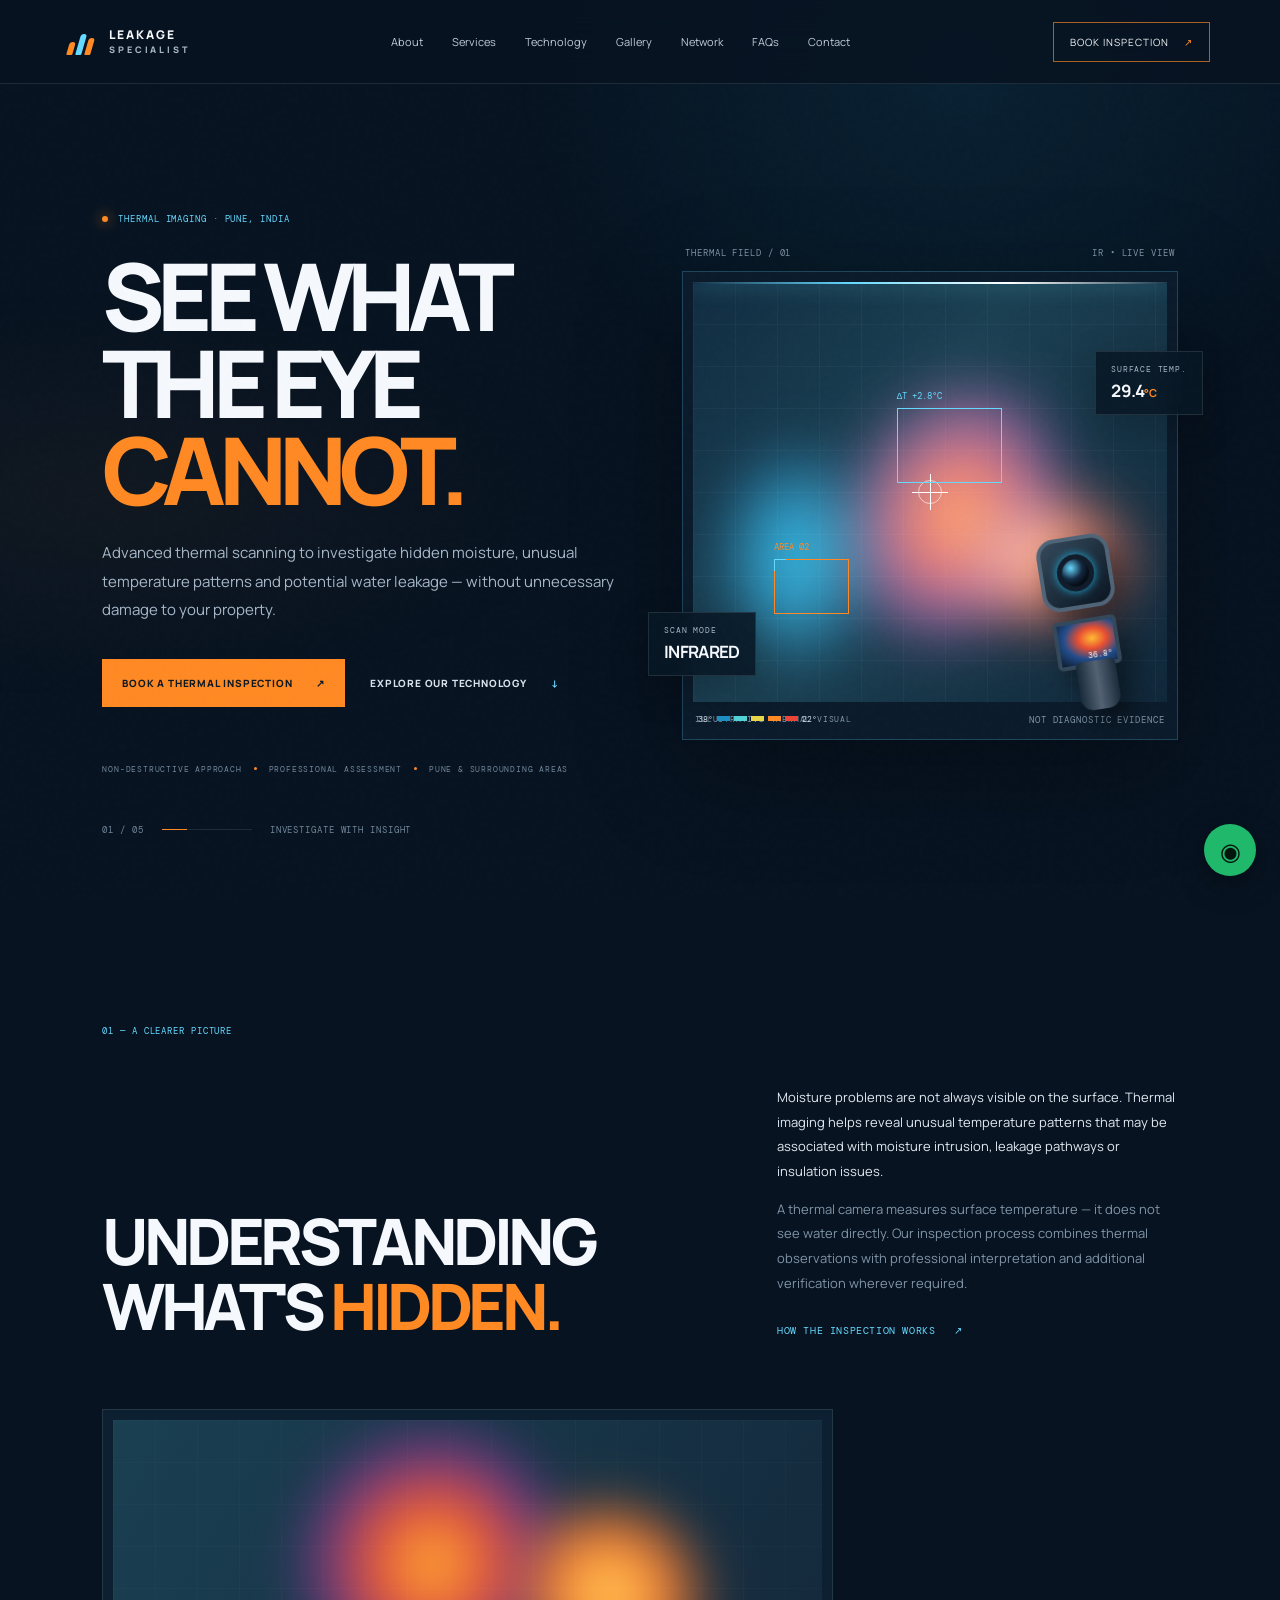
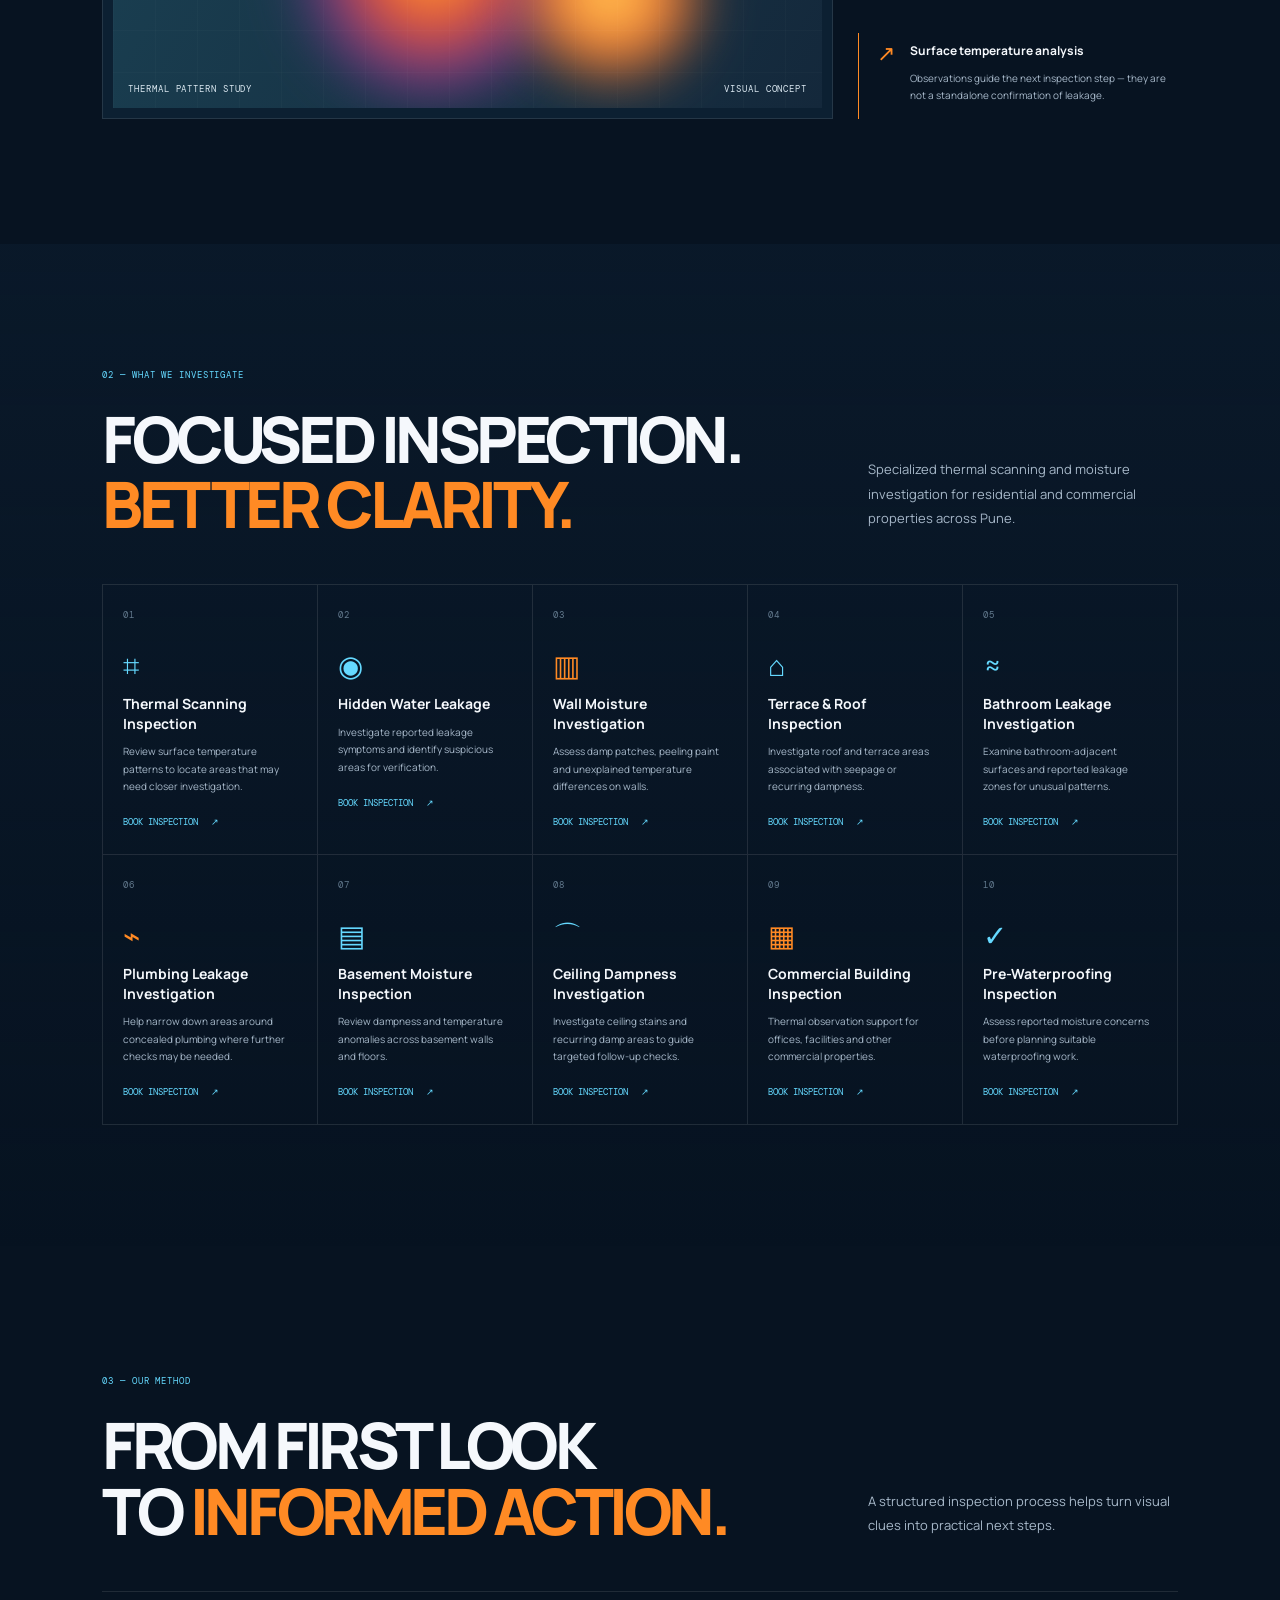
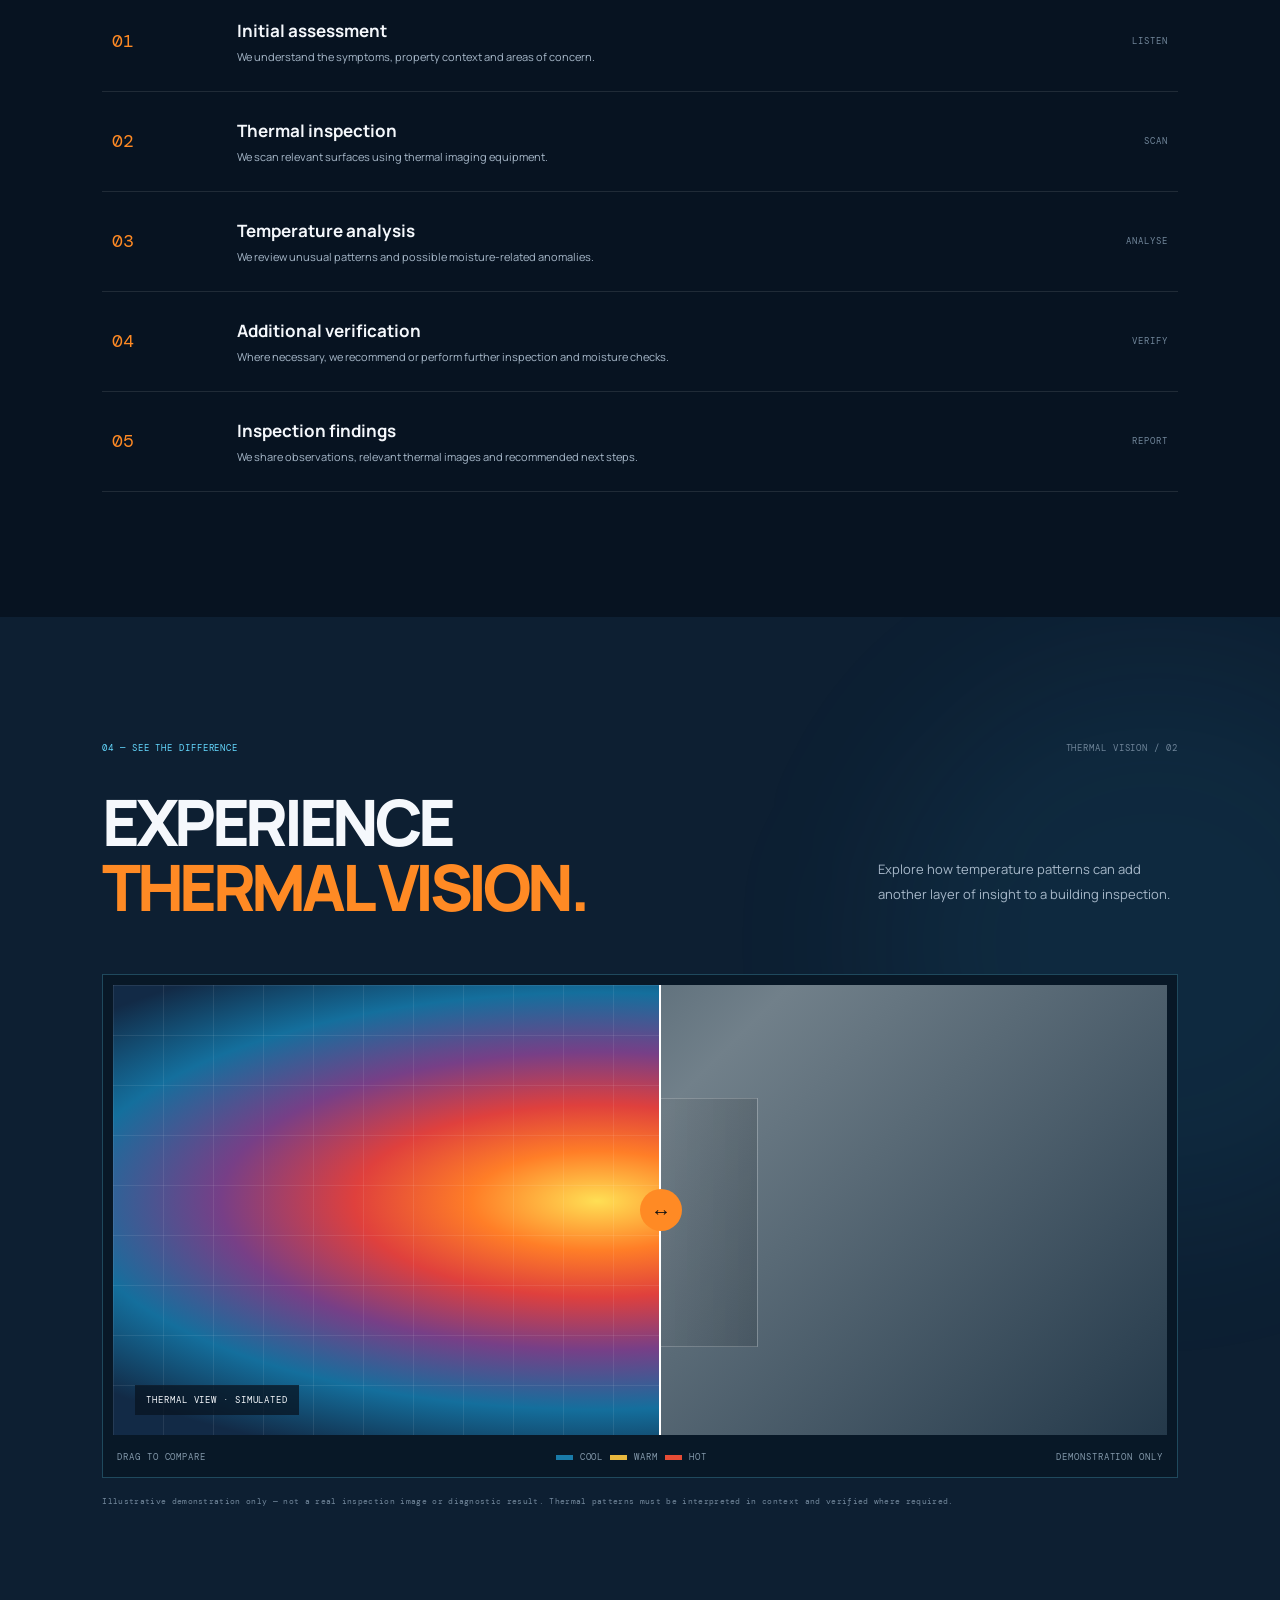
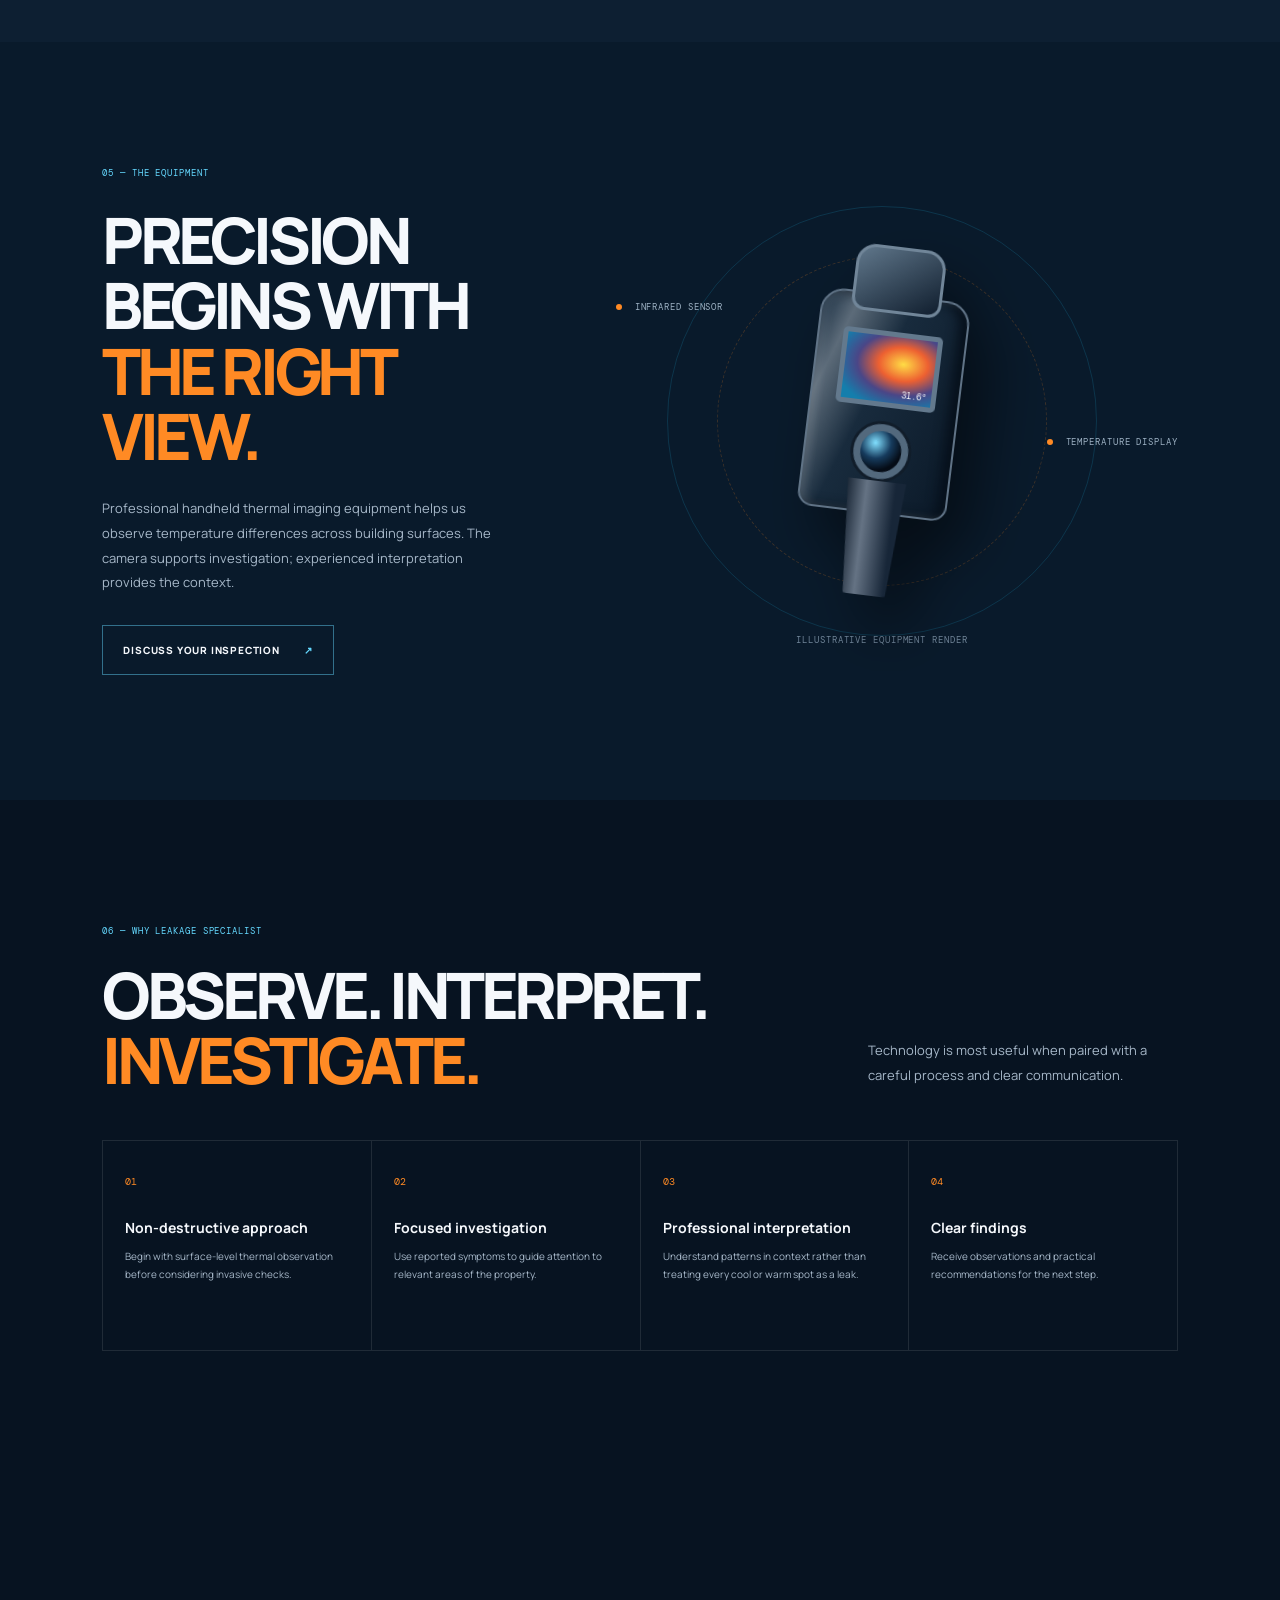
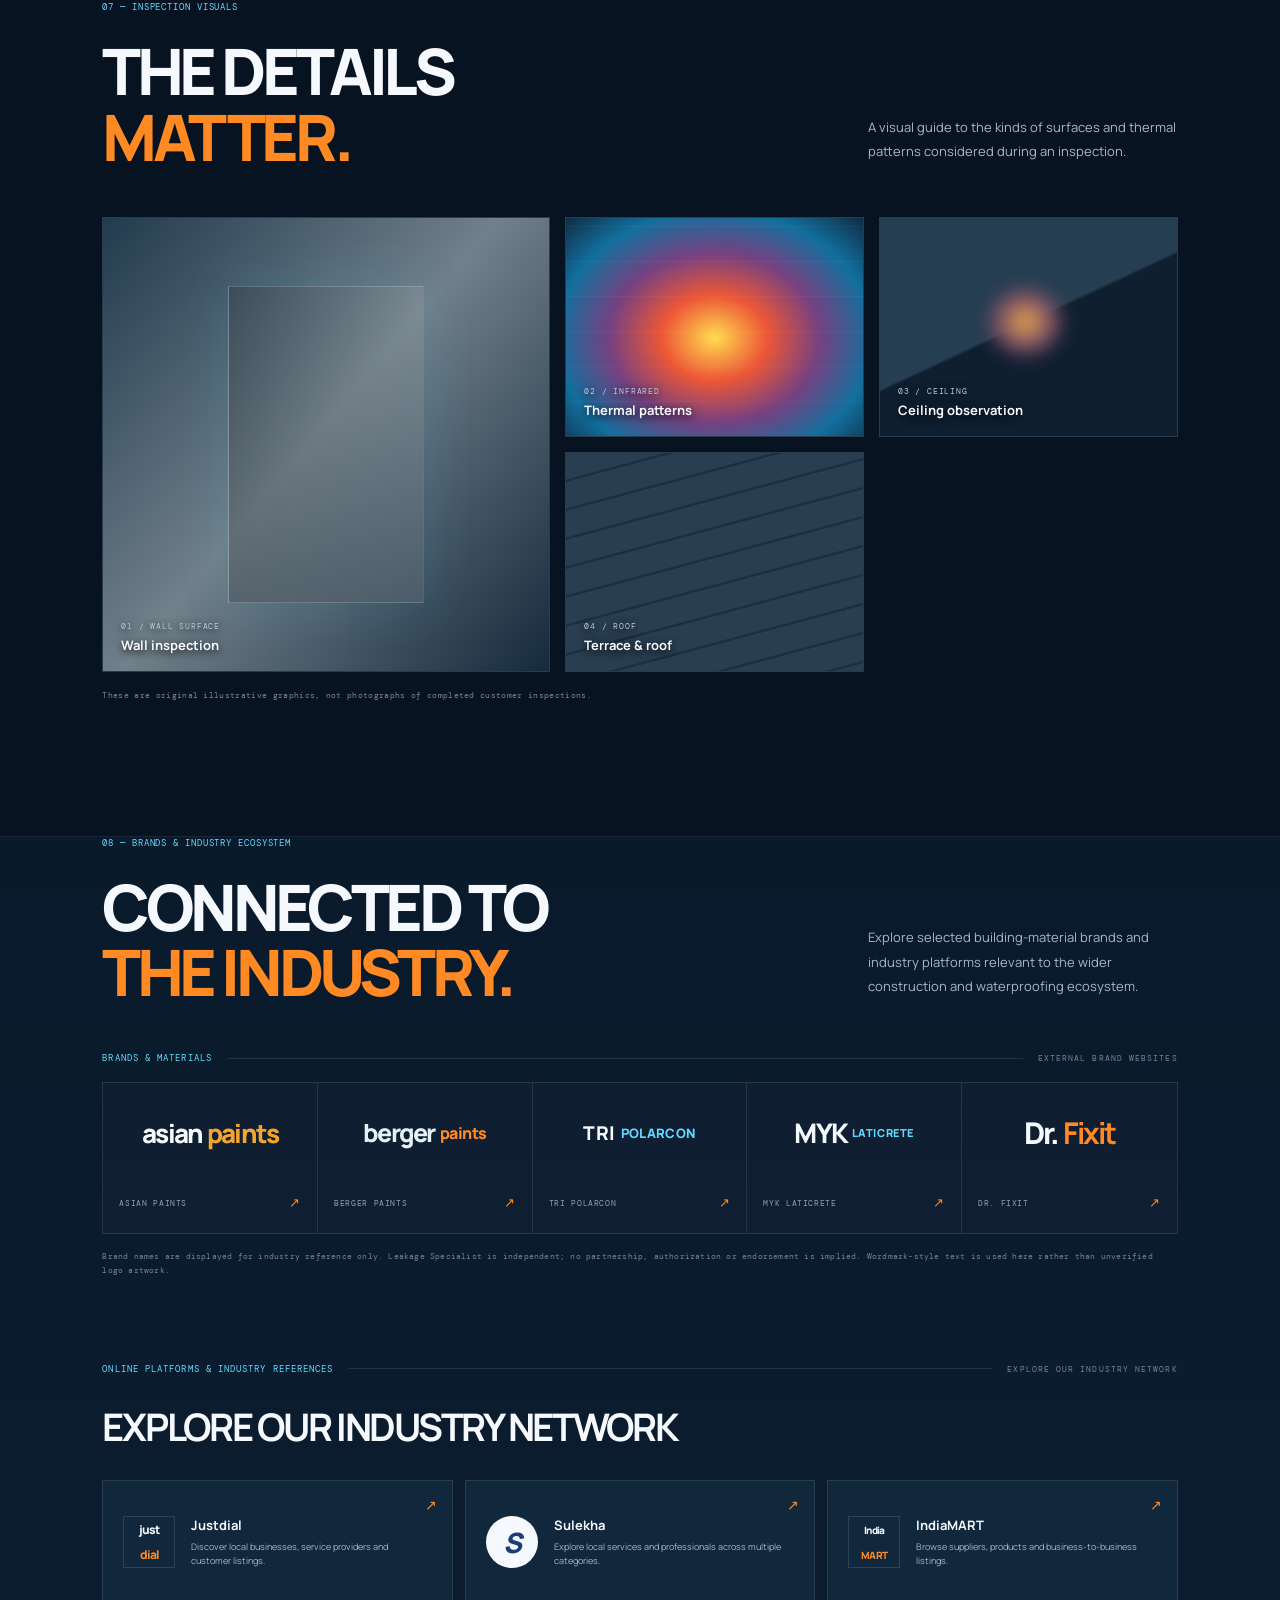
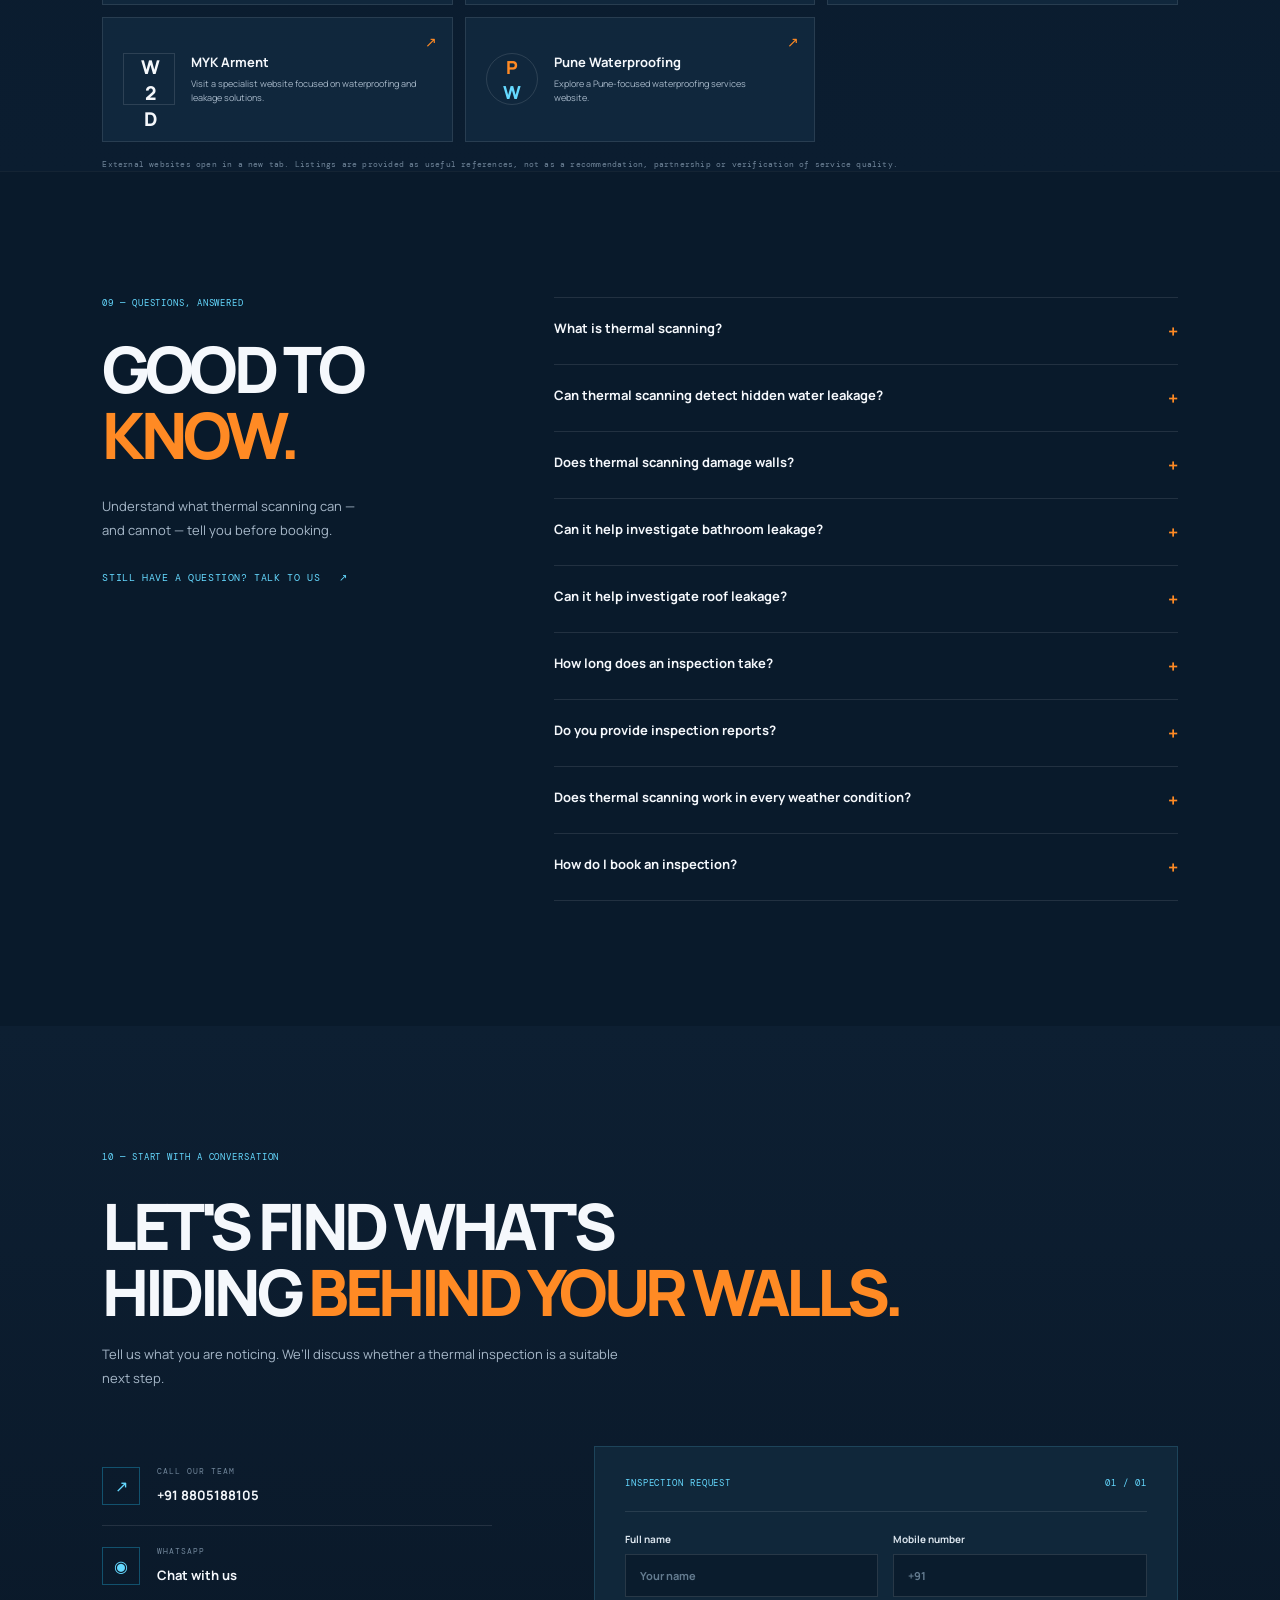
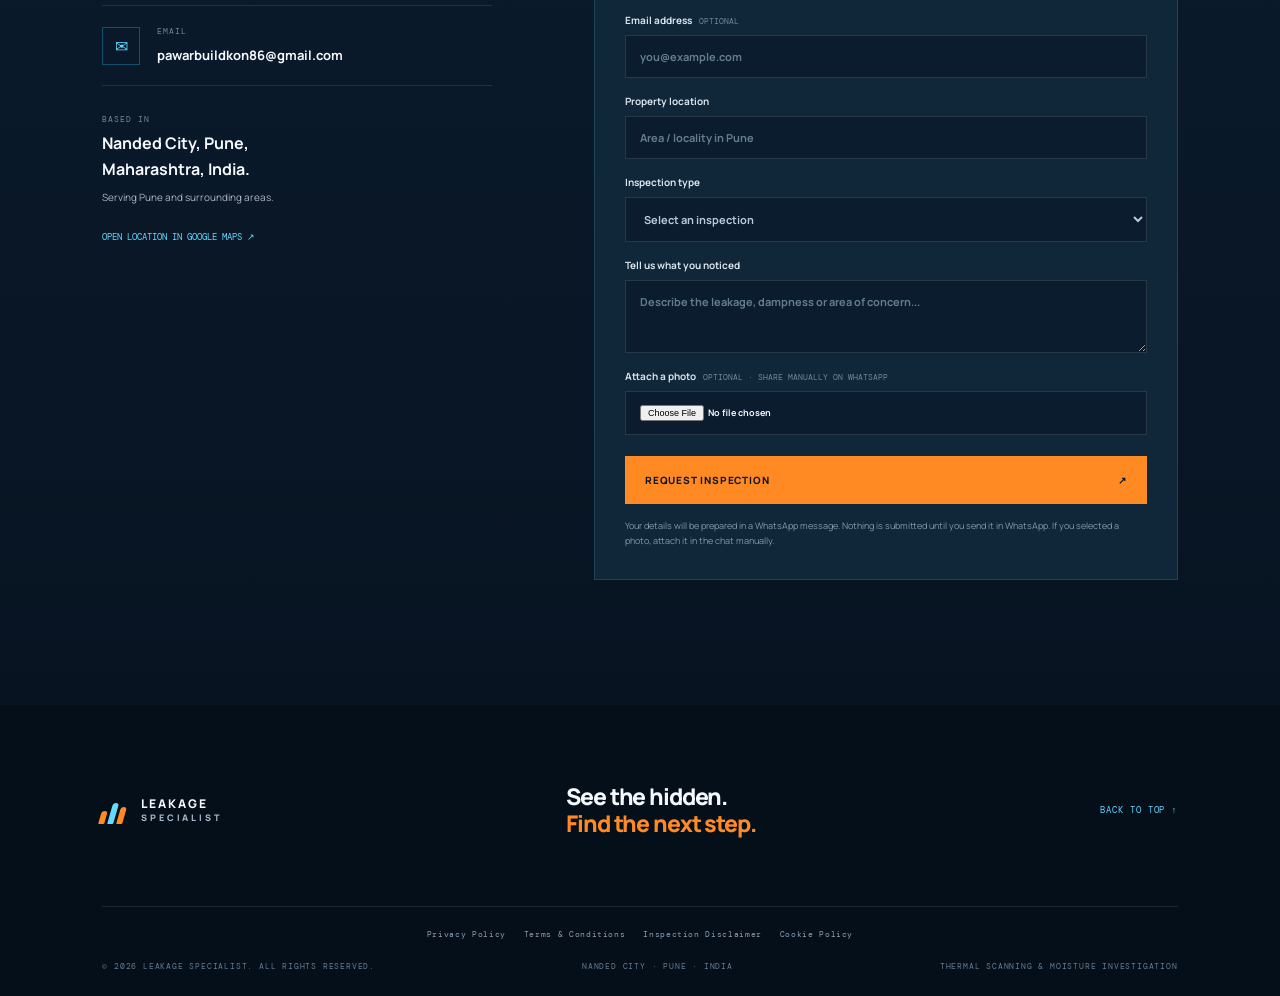
==== commit 3c895a26: "Update index.html" ====
--- a/index.html
+++ b/index.html
@@ -187,7 +187,7 @@
         <a class="network-card reveal" href="https://www.justdial.com/" target="_blank" rel="noopener noreferrer"><span class="network-logo justdial">just<span>dial</span></span><span class="network-copy"><strong>Justdial</strong><small>Discover local businesses, service providers and customer listings.</small></span><span class="external-arrow">↗</span></a>
         <a class="network-card reveal" href="https://www.sulekha.com/" target="_blank" rel="noopener noreferrer"><span class="network-logo sulekha">S</span><span class="network-copy"><strong>Sulekha</strong><small>Explore local services and professionals across multiple categories.</small></span><span class="external-arrow">↗</span></a>
         <a class="network-card reveal" href="https://www.indiamart.com/" target="_blank" rel="noopener noreferrer"><span class="network-logo indiamart">India<span>MART</span></span><span class="network-copy"><strong>IndiaMART</strong><small>Browse suppliers, products and business-to-business listings.</small></span><span class="external-arrow">↗</span></a>
-        <a class="network-card reveal" href="https://wet2drysolution.com/" target="_blank" rel="noopener noreferrer"><span class="network-logo wet2dry">W<span>2</span>D</span><span class="network-copy"><strong>Wet2Dry</strong><small>Visit a specialist website focused on waterproofing and leakage solutions.</small></span><span class="external-arrow">↗</span></a>
+        <a class="network-card reveal" href="https://mykarment.com/" target="_blank" rel="noopener noreferrer"><span class="network-logo MYK Arment">W<span>2</span>D</span><span class="network-copy"><strong>MYK Arment</strong><small>Visit a specialist website focused on waterproofing and leakage solutions.</small></span><span class="external-arrow">↗</span></a>
         <a class="network-card reveal" href="https://punewaterproof.in/" target="_blank" rel="noopener noreferrer"><span class="network-logo puneproof">P<span>W</span></span><span class="network-copy"><strong>Pune Waterproofing</strong><small>Explore a Pune-focused waterproofing services website.</small></span><span class="external-arrow">↗</span></a>
       </div>
       <p class="ecosystem-disclaimer">External websites open in a new tab. Listings are provided as useful references, not as a recommendation, partnership or verification of service quality.</p>
@@ -213,7 +213,7 @@
       <div class="contact-head reveal"><div class="section-kicker">10 — START WITH A CONVERSATION</div><h2>LET'S FIND WHAT'S<br>HIDING <em>BEHIND YOUR WALLS.</em></h2><p>Tell us what you are noticing. We’ll discuss whether a thermal inspection is a suitable next step.</p></div>
       <div class="contact-grid">
         <div class="contact-details reveal">
-          <a class="contact-method" href="tel:+918808188105"><span class="method-icon">↗</span><span><small>CALL OUR TEAM</small><strong>+91 88081 88105</strong></span></a>
+          <a class="contact-method" href="tel:+918808188105"><span class="method-icon">↗</span><span><small>CALL OUR TEAM</small><strong>+91 8805188105</strong></span></a>
           <a class="contact-method" href="https://wa.me/918808188105" target="_blank" rel="noopener"><span class="method-icon">◉</span><span><small>WHATSAPP</small><strong>Chat with us</strong></span></a>
           <a class="contact-method" href="mailto:pawarbuildkon86@gmail.com"><span class="method-icon">✉</span><span><small>EMAIL</small><strong>pawarbuildkon86@gmail.com</strong></span></a>
           <div class="contact-address"><small>BASED IN</small><strong>Nanded City, Pune,<br>Maharashtra, India.</strong><span>Serving Pune and surrounding areas.</span></div>
@@ -242,4 +242,4 @@
   <a class="floating-wa" href="https://wa.me/918808188105" target="_blank" rel="noopener" aria-label="Chat with Leakage Specialist on WhatsApp">◉</a>
   <script src="script.js"></script>
 </body>
-</html>+</html>
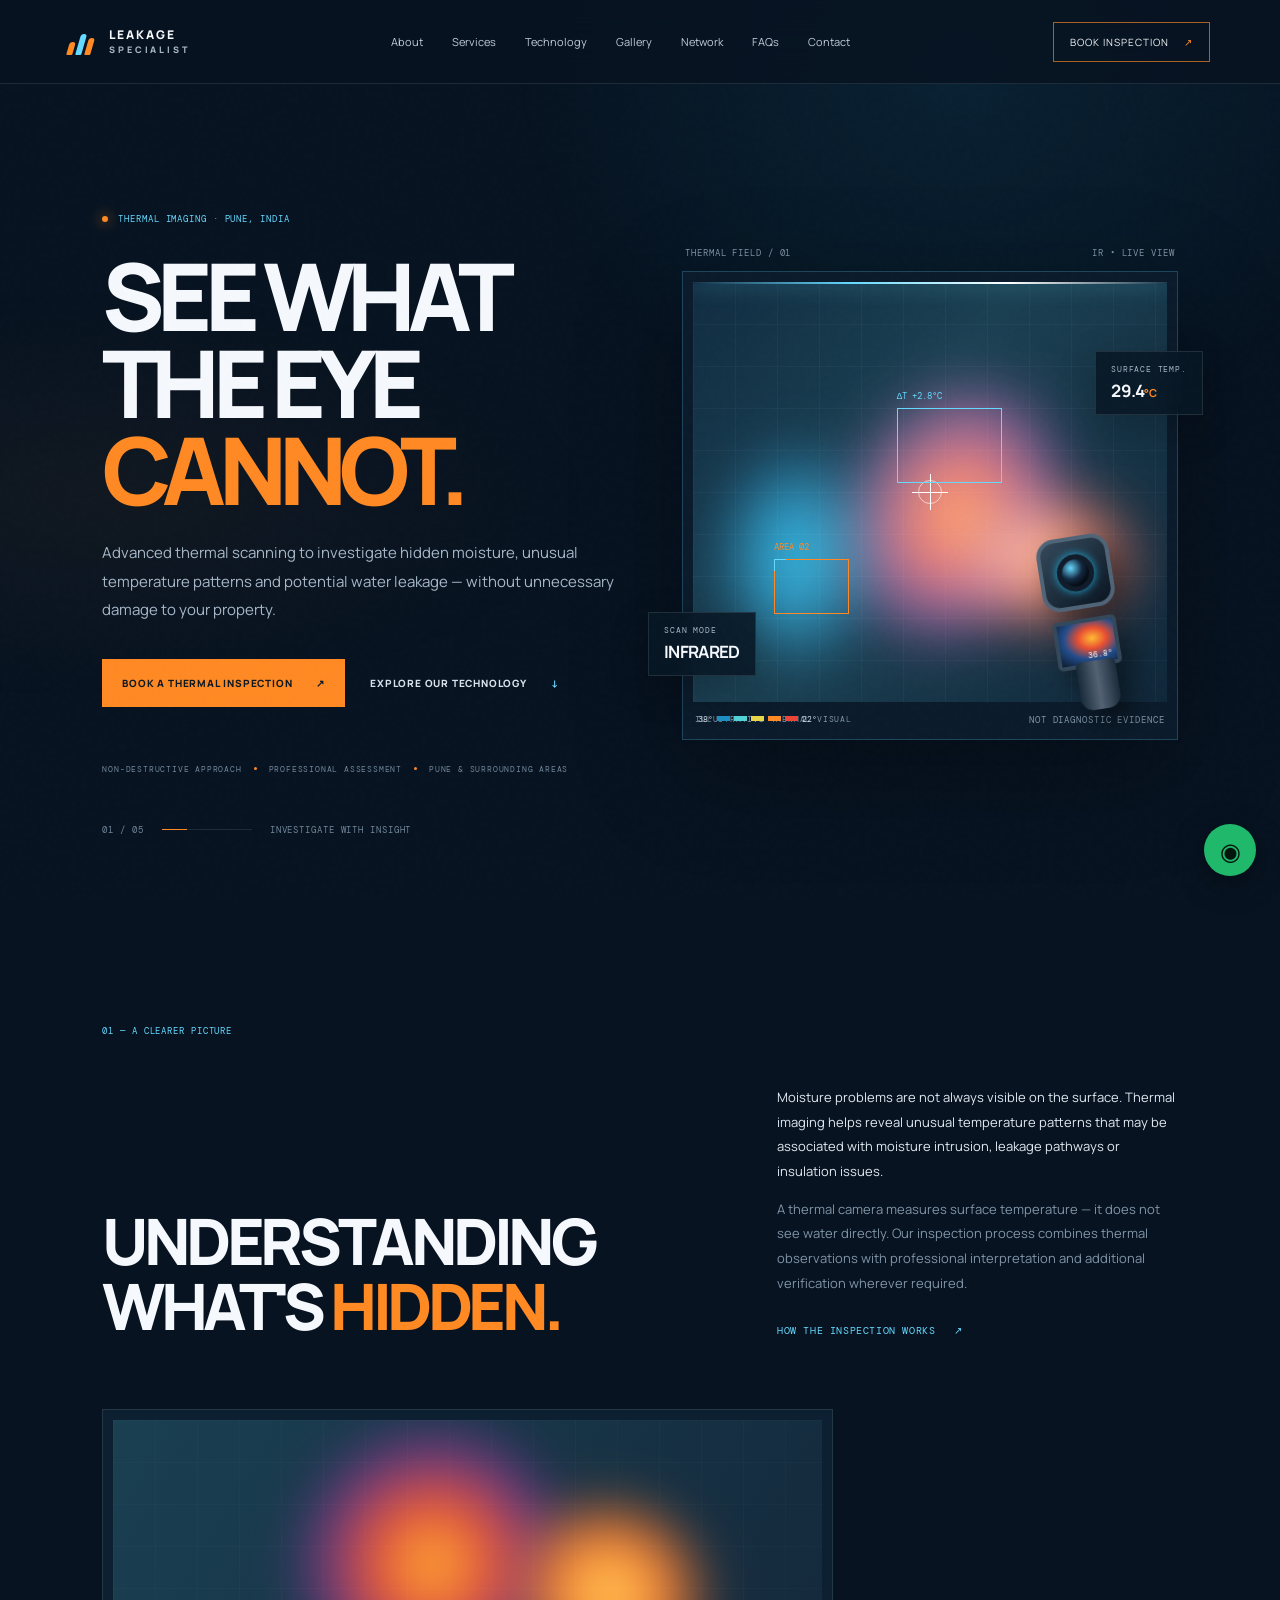
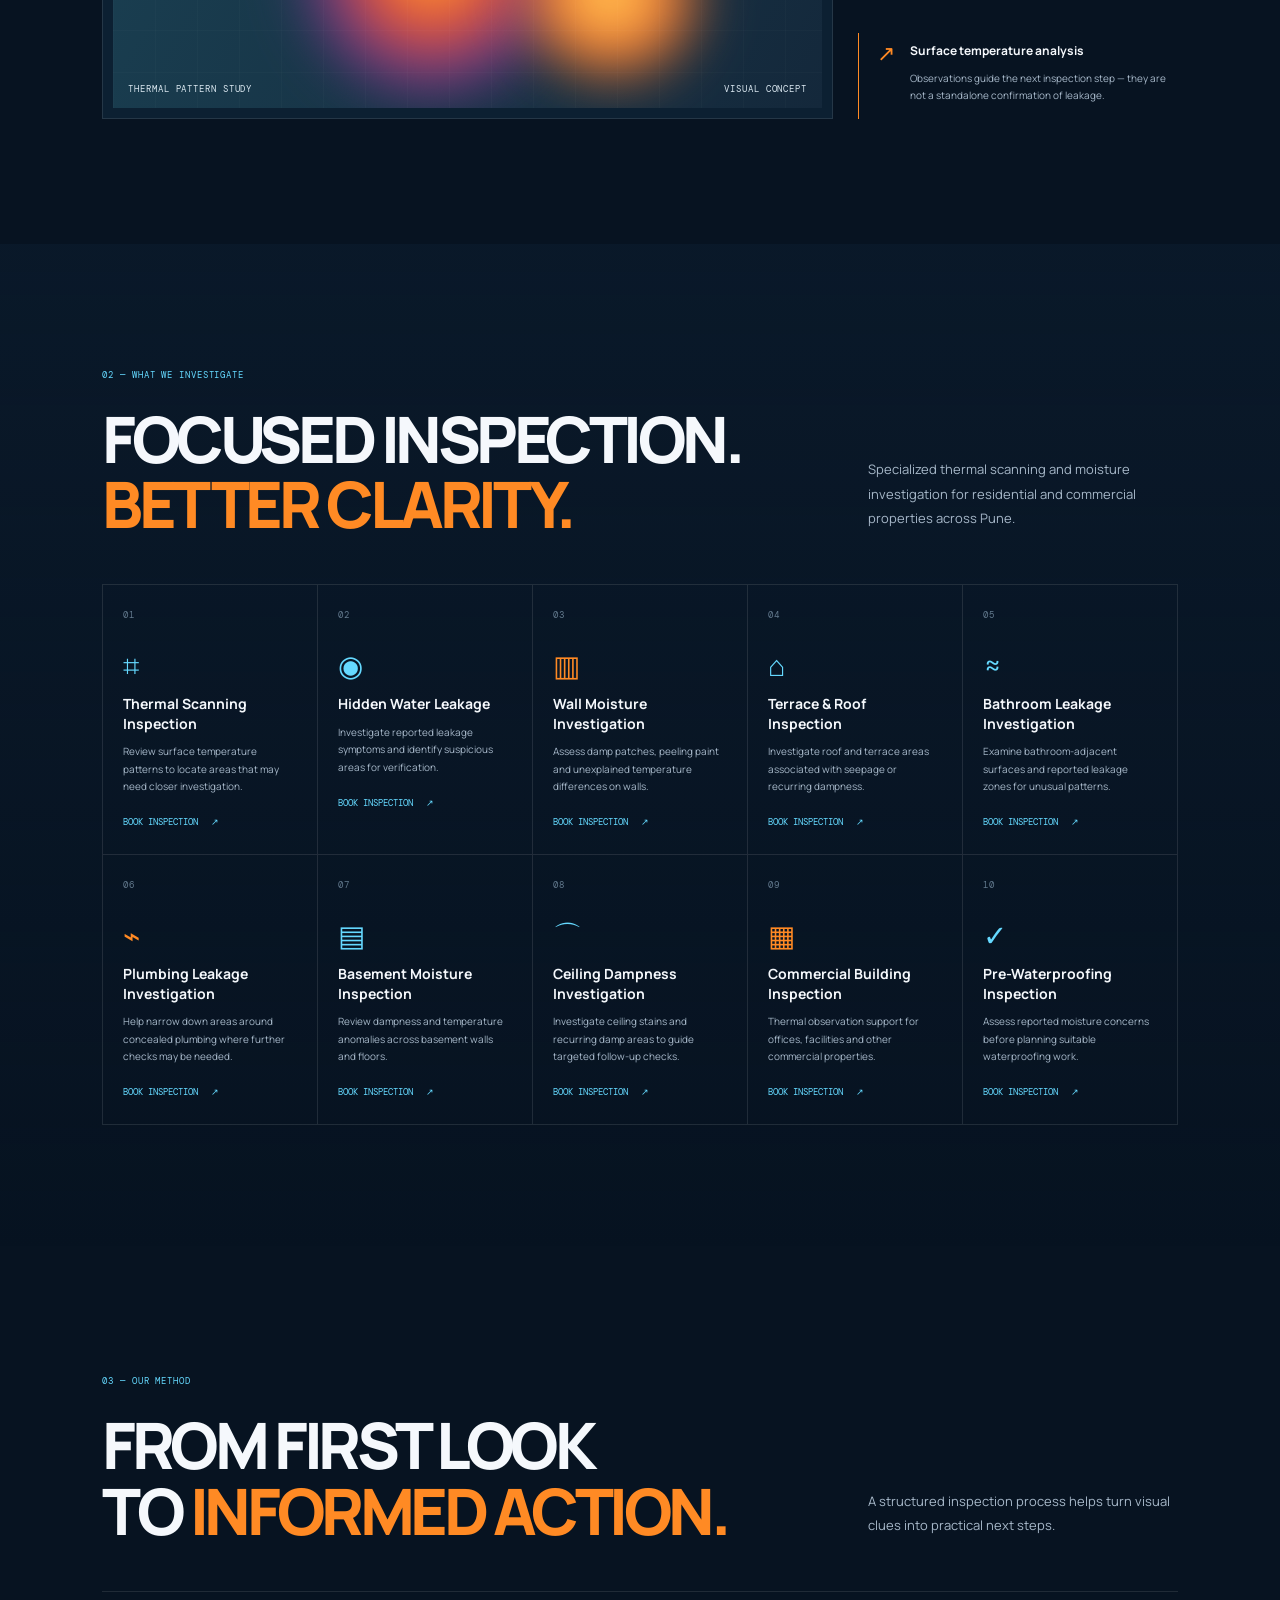
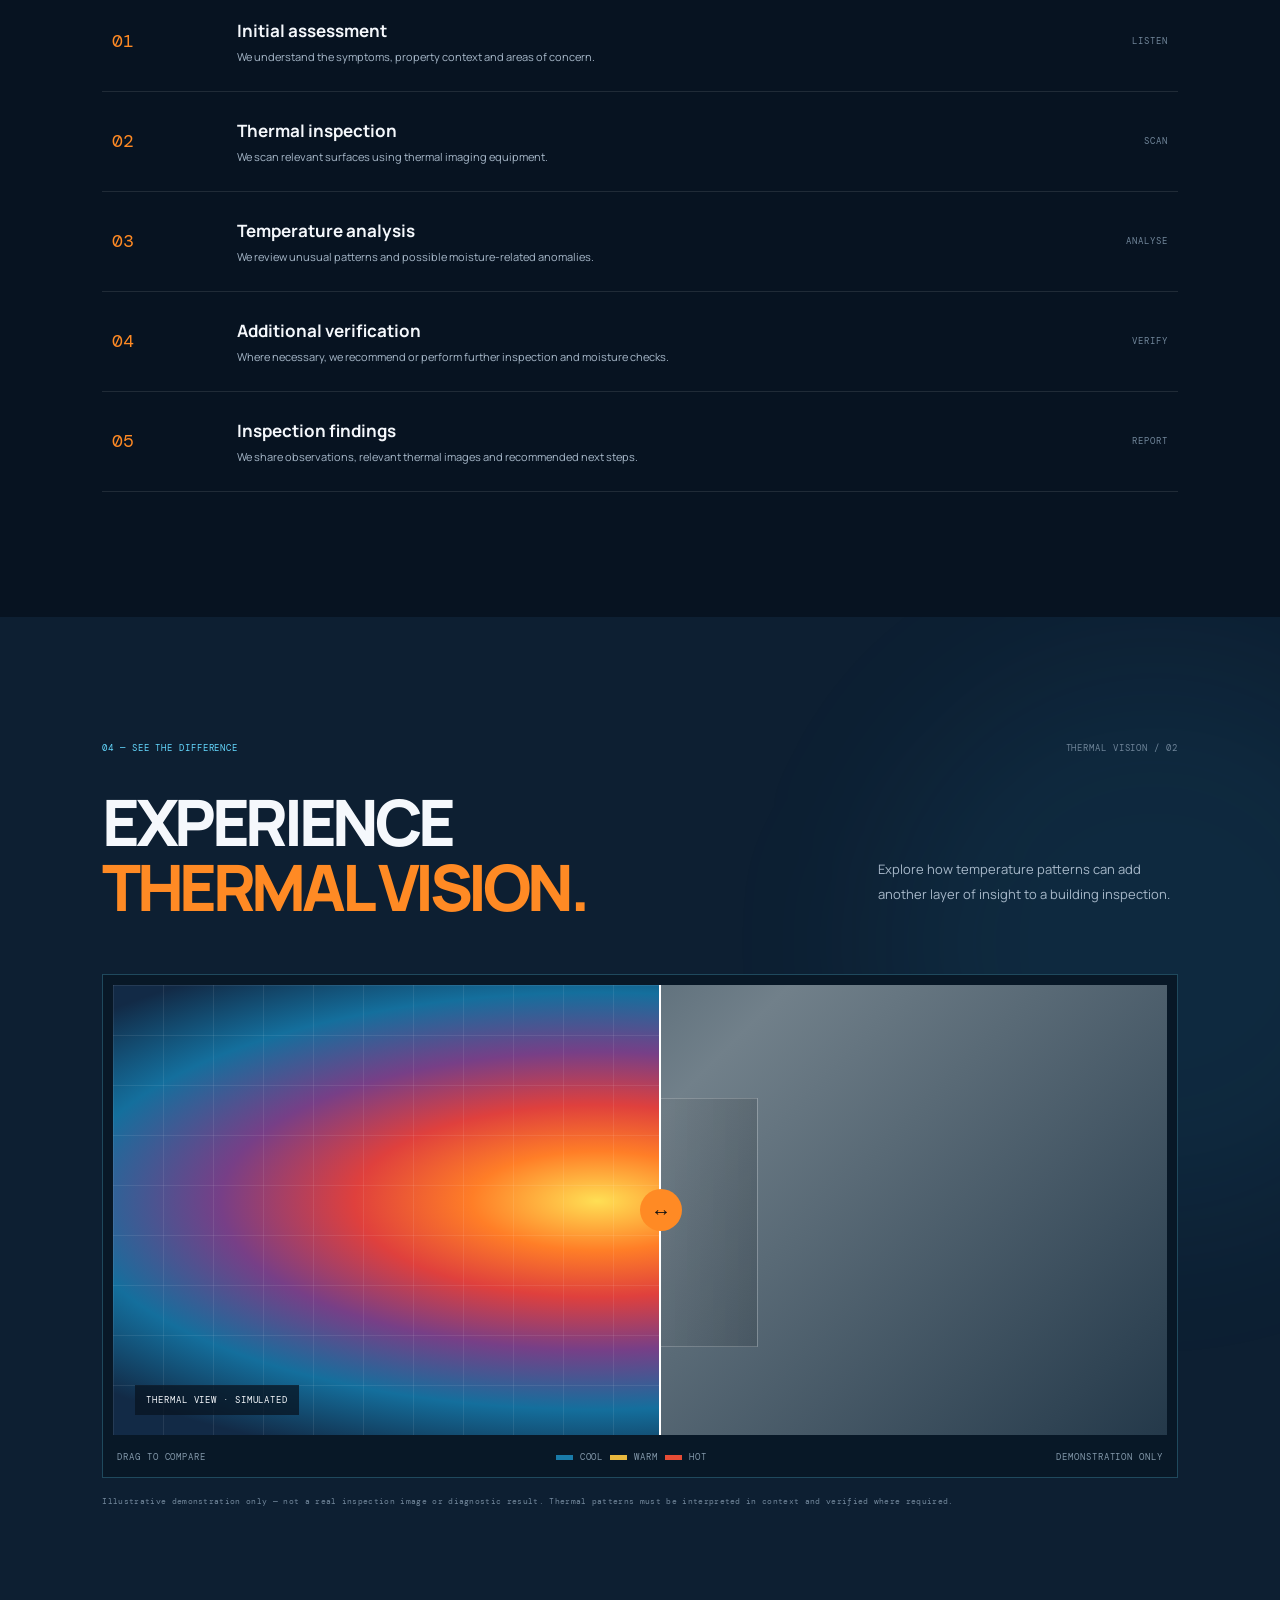
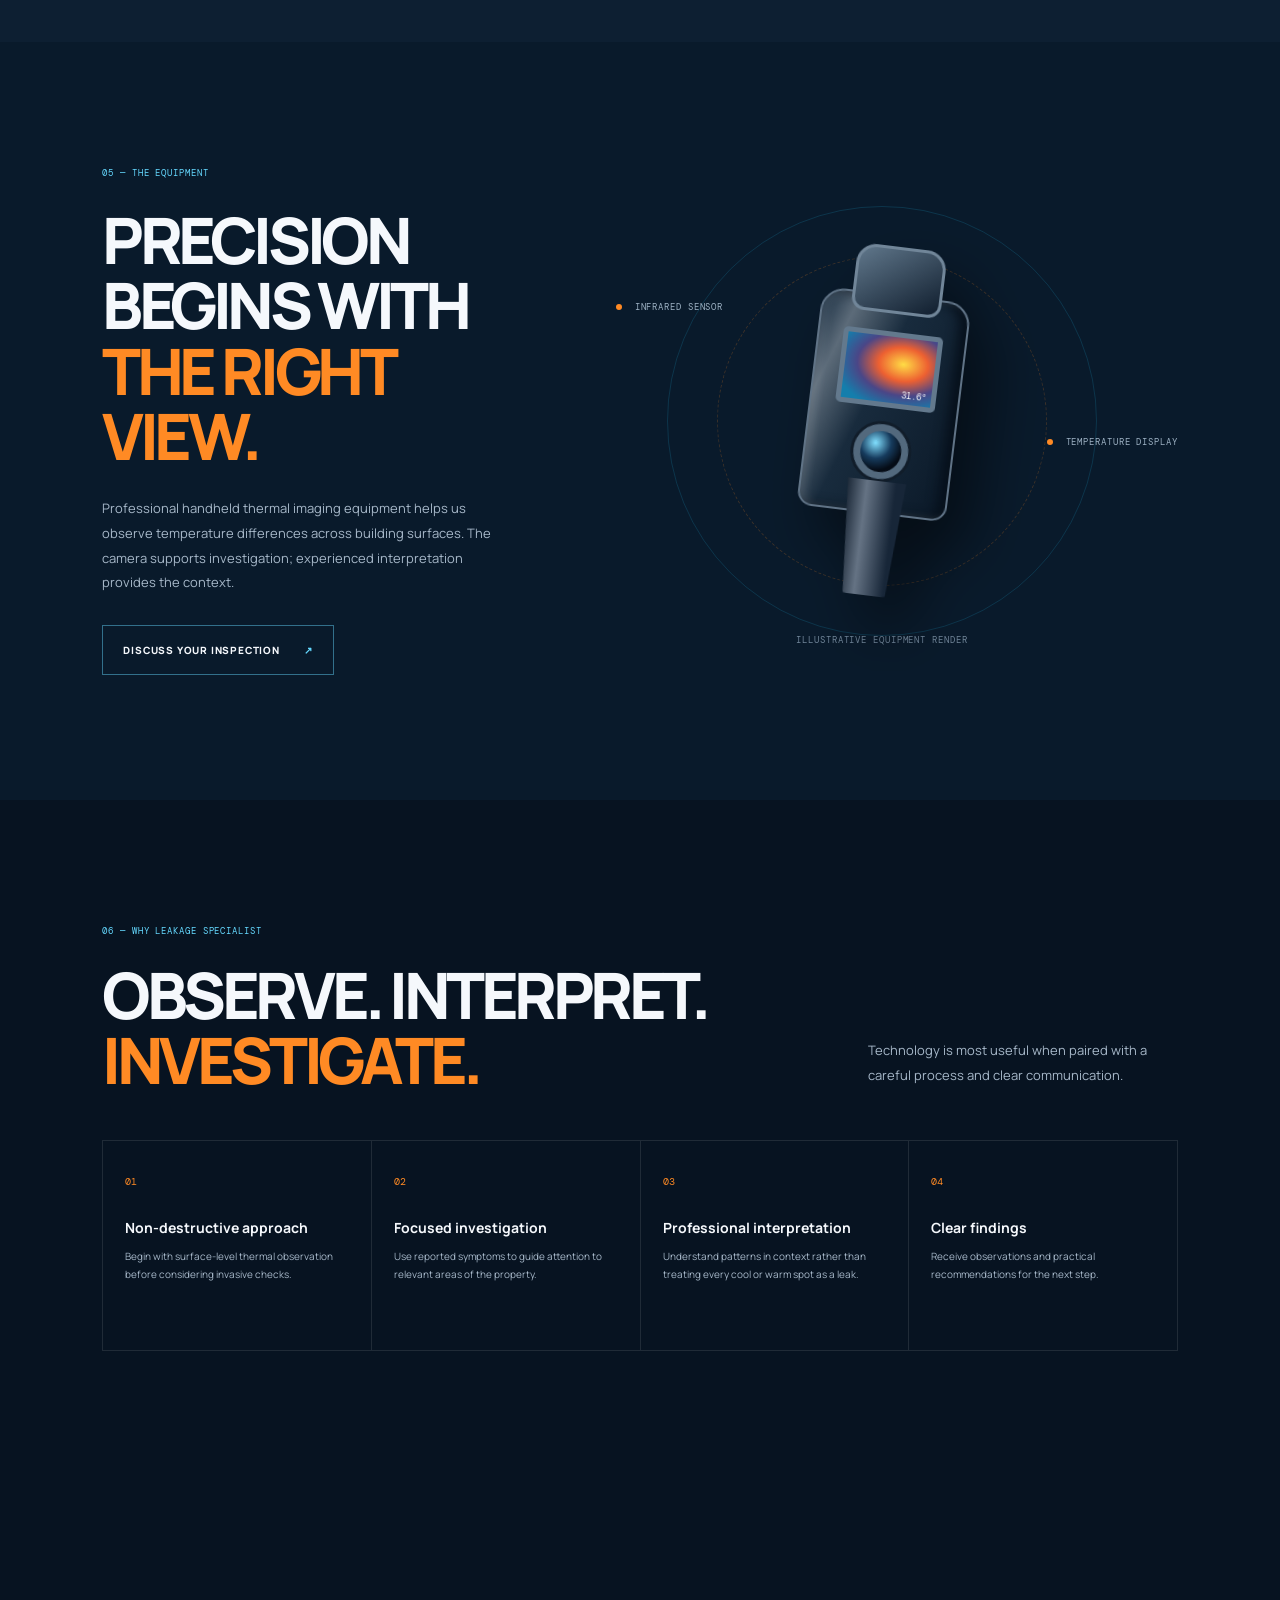
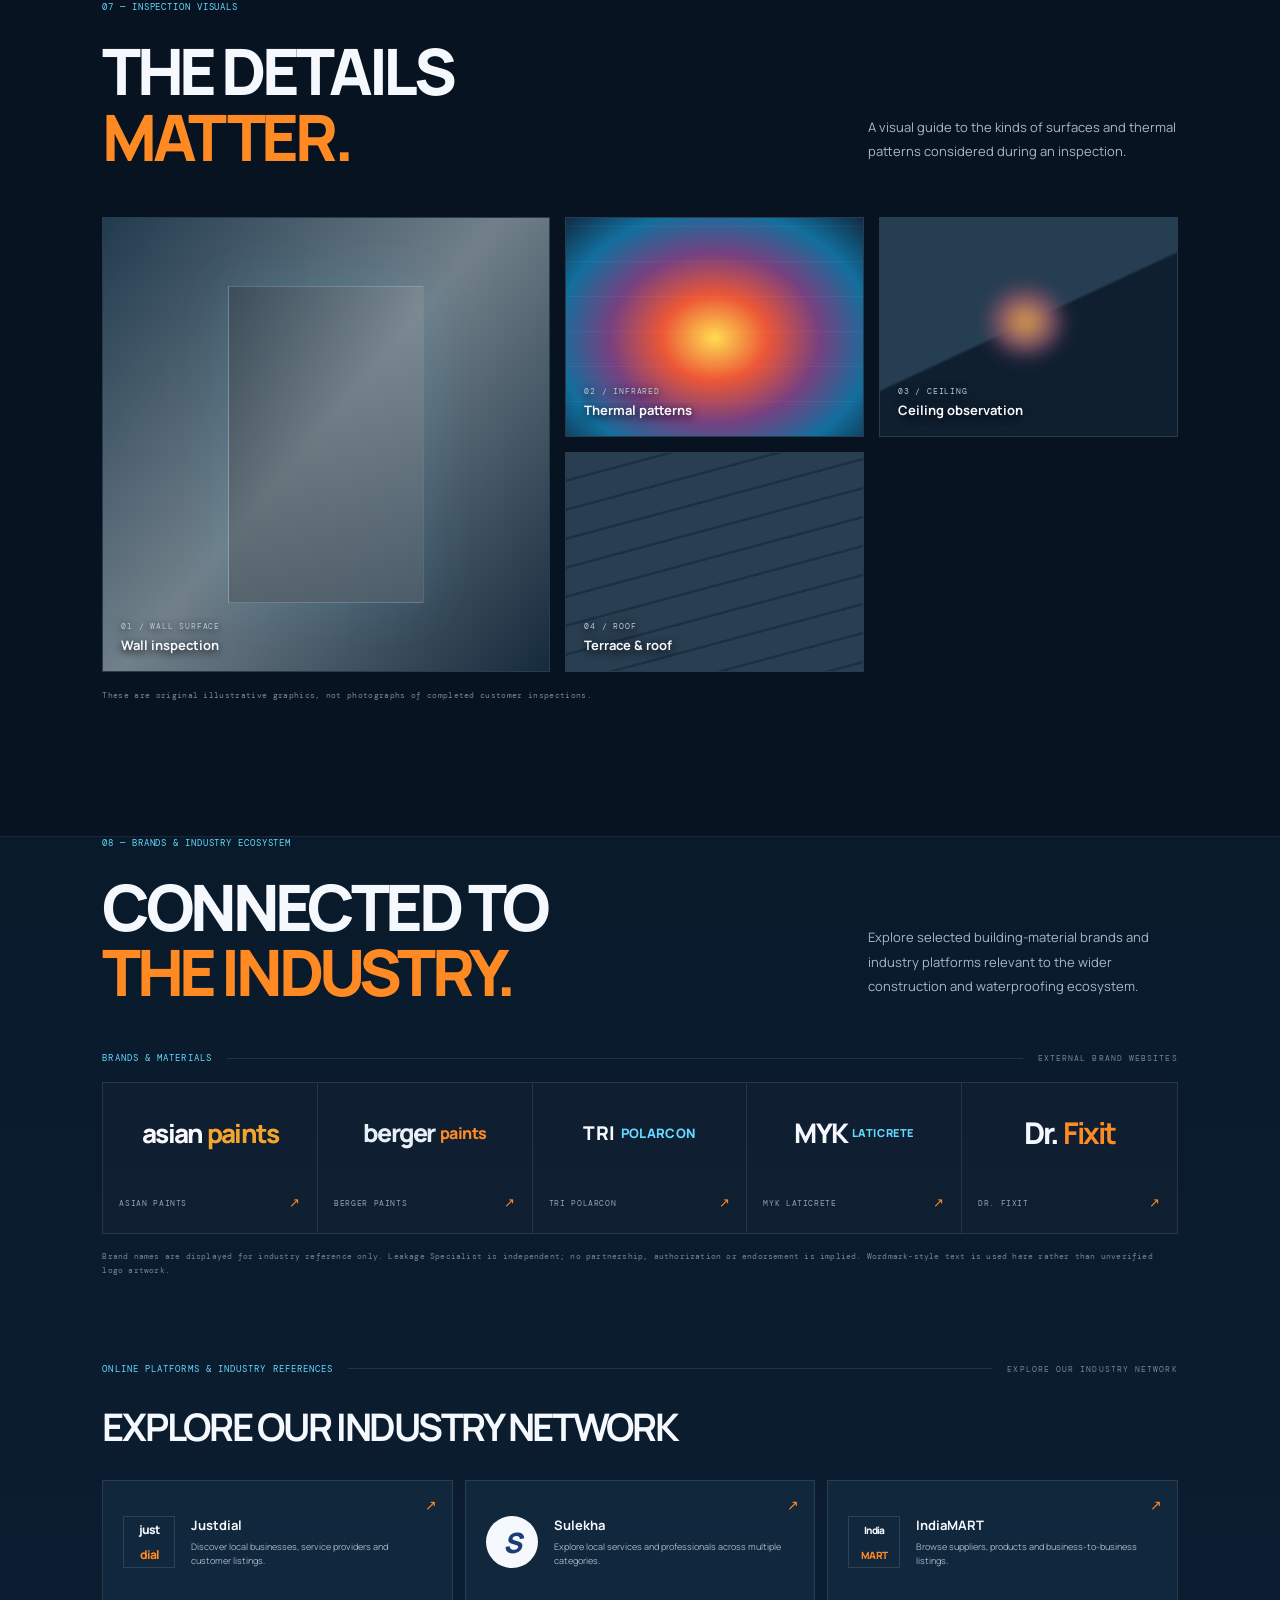
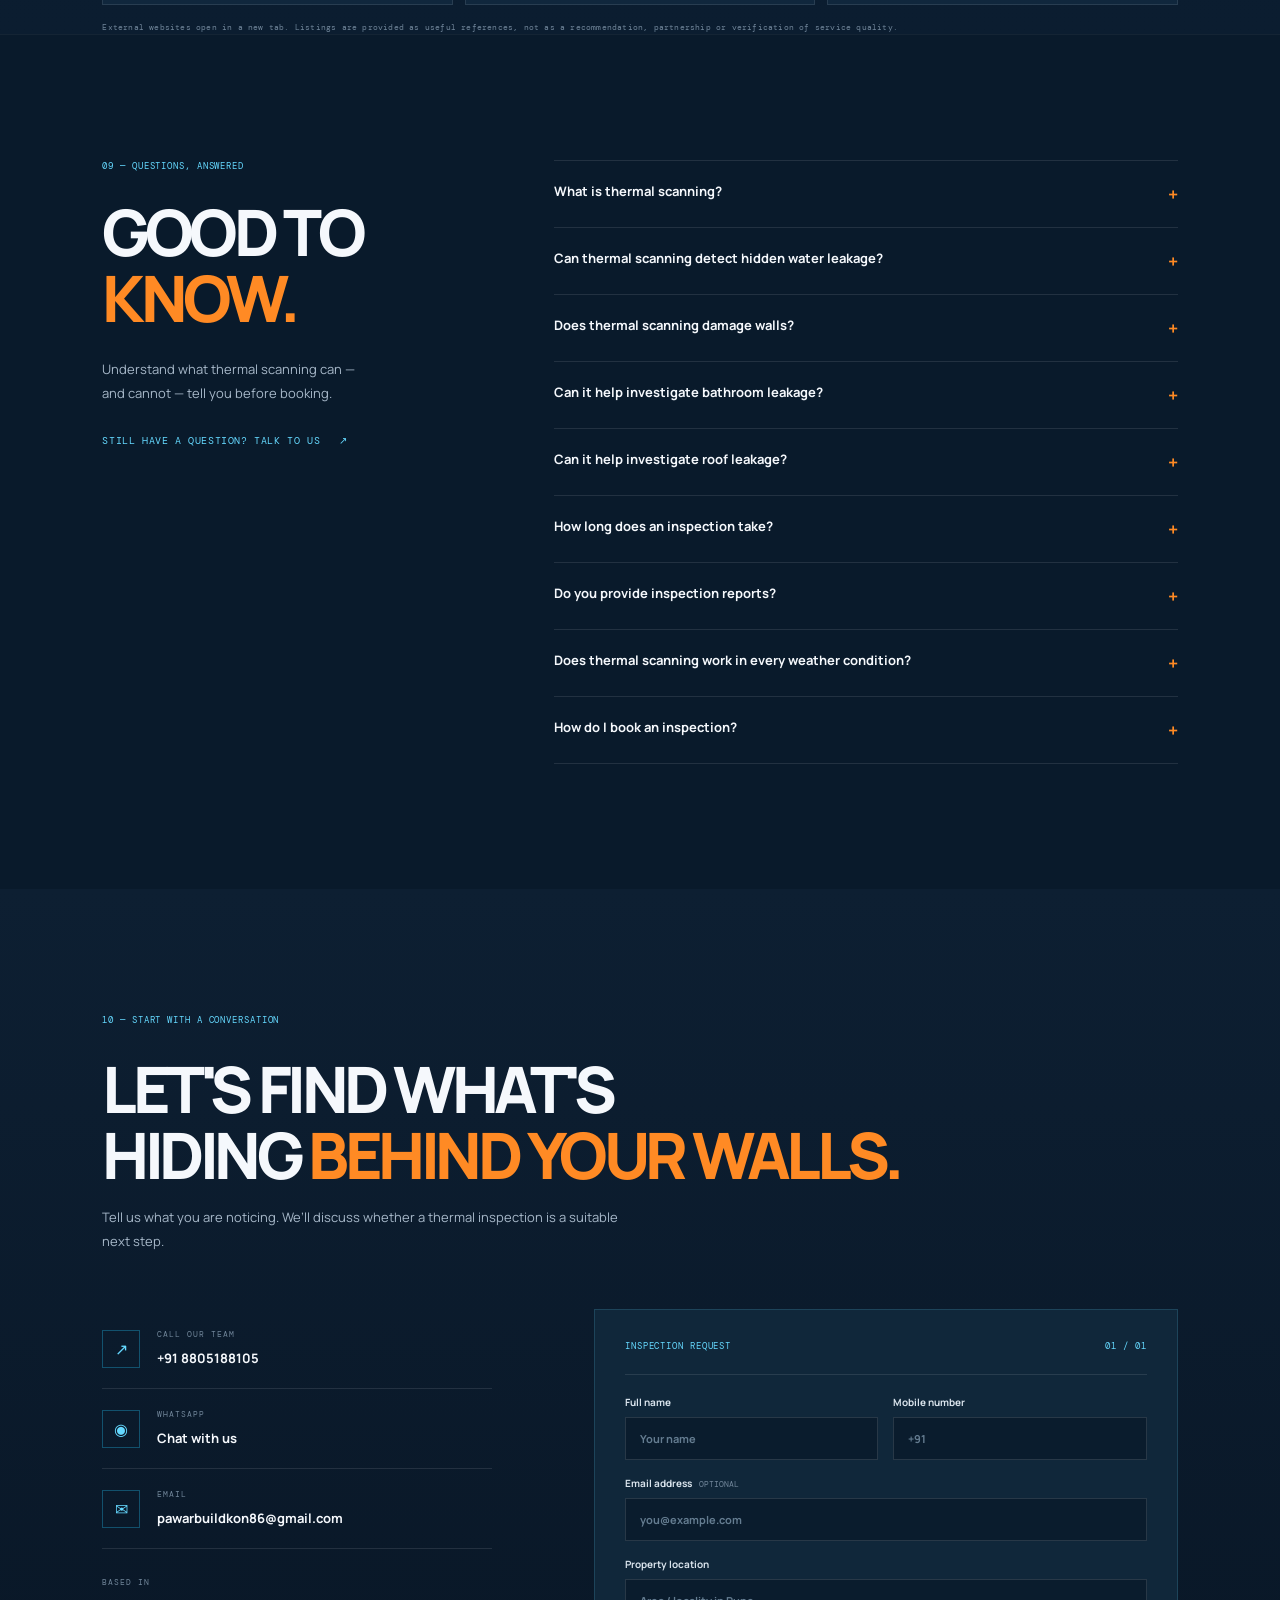
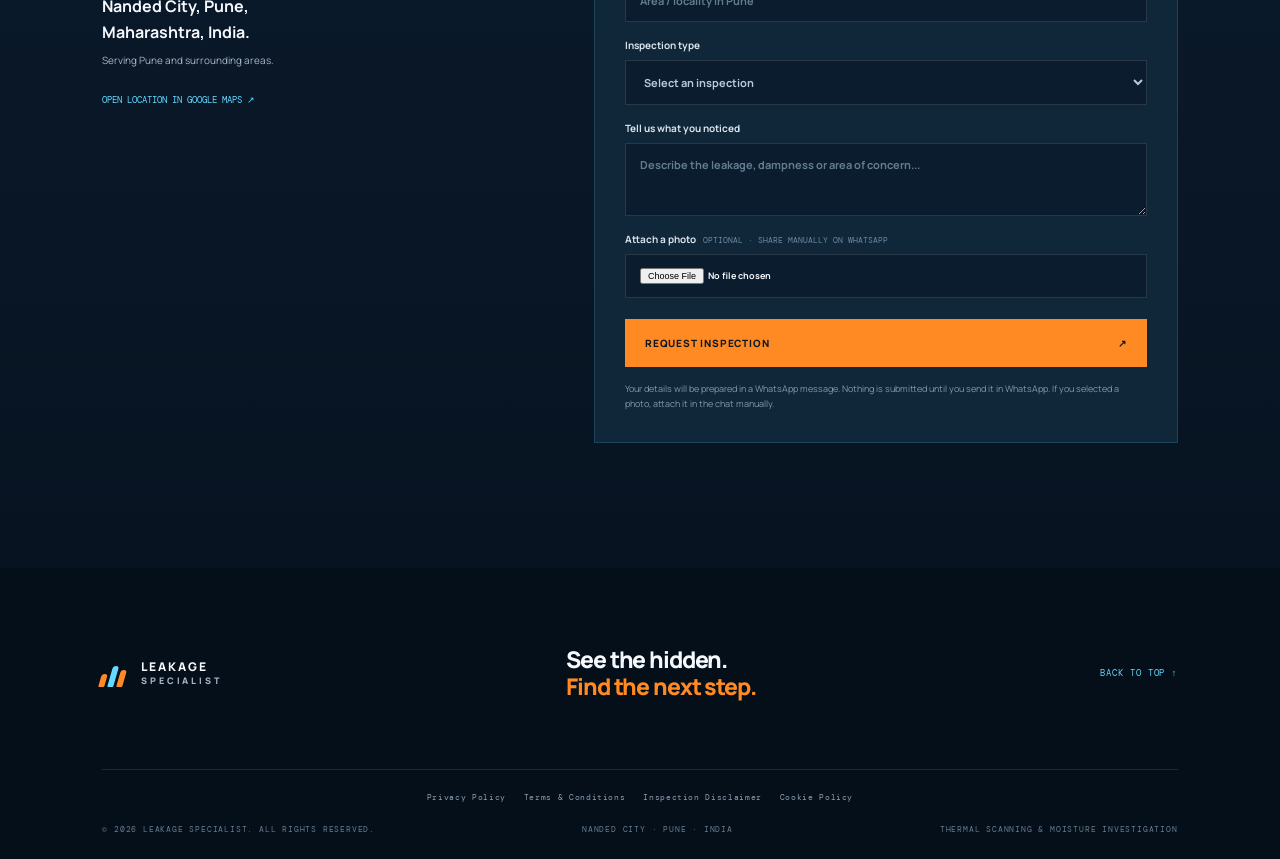
==== commit 1eec911a: "Update index.html" ====
--- a/index.html
+++ b/index.html
@@ -187,8 +187,6 @@
         <a class="network-card reveal" href="https://www.justdial.com/" target="_blank" rel="noopener noreferrer"><span class="network-logo justdial">just<span>dial</span></span><span class="network-copy"><strong>Justdial</strong><small>Discover local businesses, service providers and customer listings.</small></span><span class="external-arrow">↗</span></a>
         <a class="network-card reveal" href="https://www.sulekha.com/" target="_blank" rel="noopener noreferrer"><span class="network-logo sulekha">S</span><span class="network-copy"><strong>Sulekha</strong><small>Explore local services and professionals across multiple categories.</small></span><span class="external-arrow">↗</span></a>
         <a class="network-card reveal" href="https://www.indiamart.com/" target="_blank" rel="noopener noreferrer"><span class="network-logo indiamart">India<span>MART</span></span><span class="network-copy"><strong>IndiaMART</strong><small>Browse suppliers, products and business-to-business listings.</small></span><span class="external-arrow">↗</span></a>
-        <a class="network-card reveal" href="https://mykarment.com/" target="_blank" rel="noopener noreferrer"><span class="network-logo MYK Arment">W<span>2</span>D</span><span class="network-copy"><strong>MYK Arment</strong><small>Visit a specialist website focused on waterproofing and leakage solutions.</small></span><span class="external-arrow">↗</span></a>
-        <a class="network-card reveal" href="https://punewaterproof.in/" target="_blank" rel="noopener noreferrer"><span class="network-logo puneproof">P<span>W</span></span><span class="network-copy"><strong>Pune Waterproofing</strong><small>Explore a Pune-focused waterproofing services website.</small></span><span class="external-arrow">↗</span></a>
       </div>
       <p class="ecosystem-disclaimer">External websites open in a new tab. Listings are provided as useful references, not as a recommendation, partnership or verification of service quality.</p>
     </section>
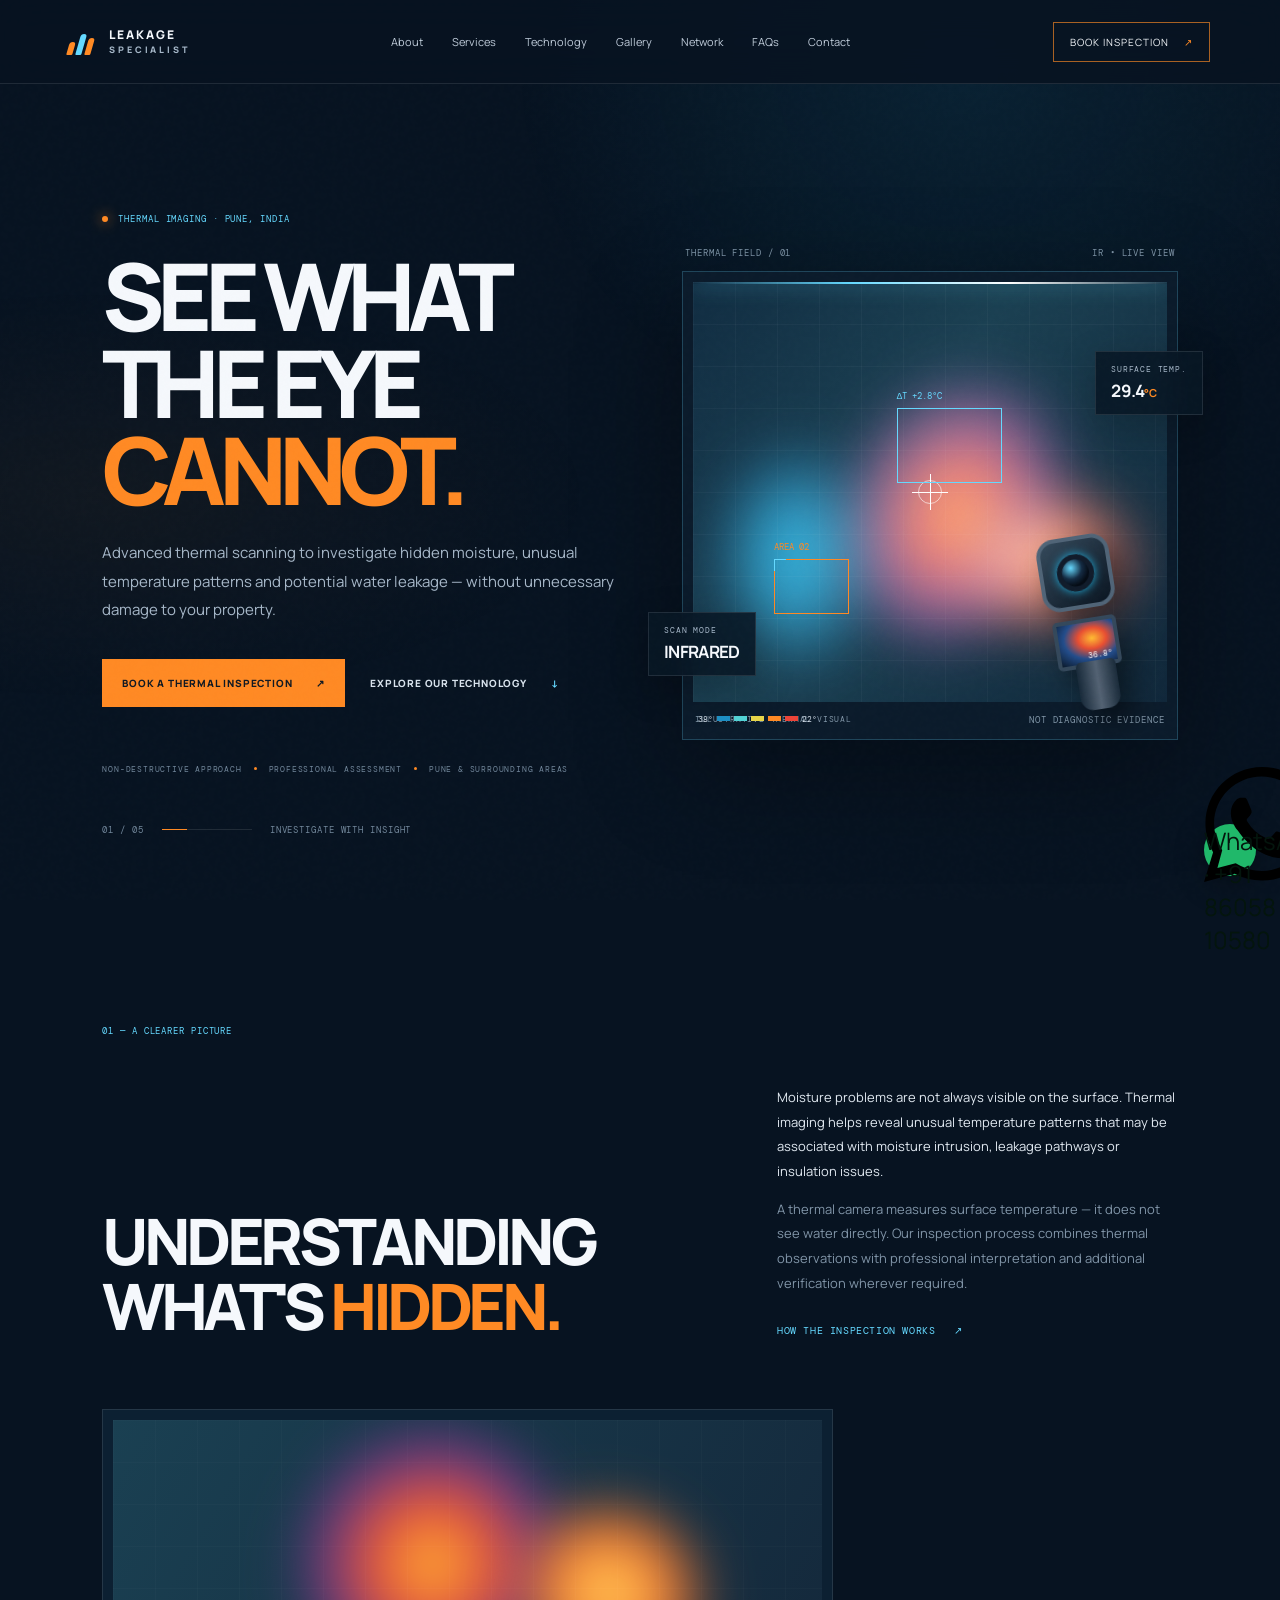
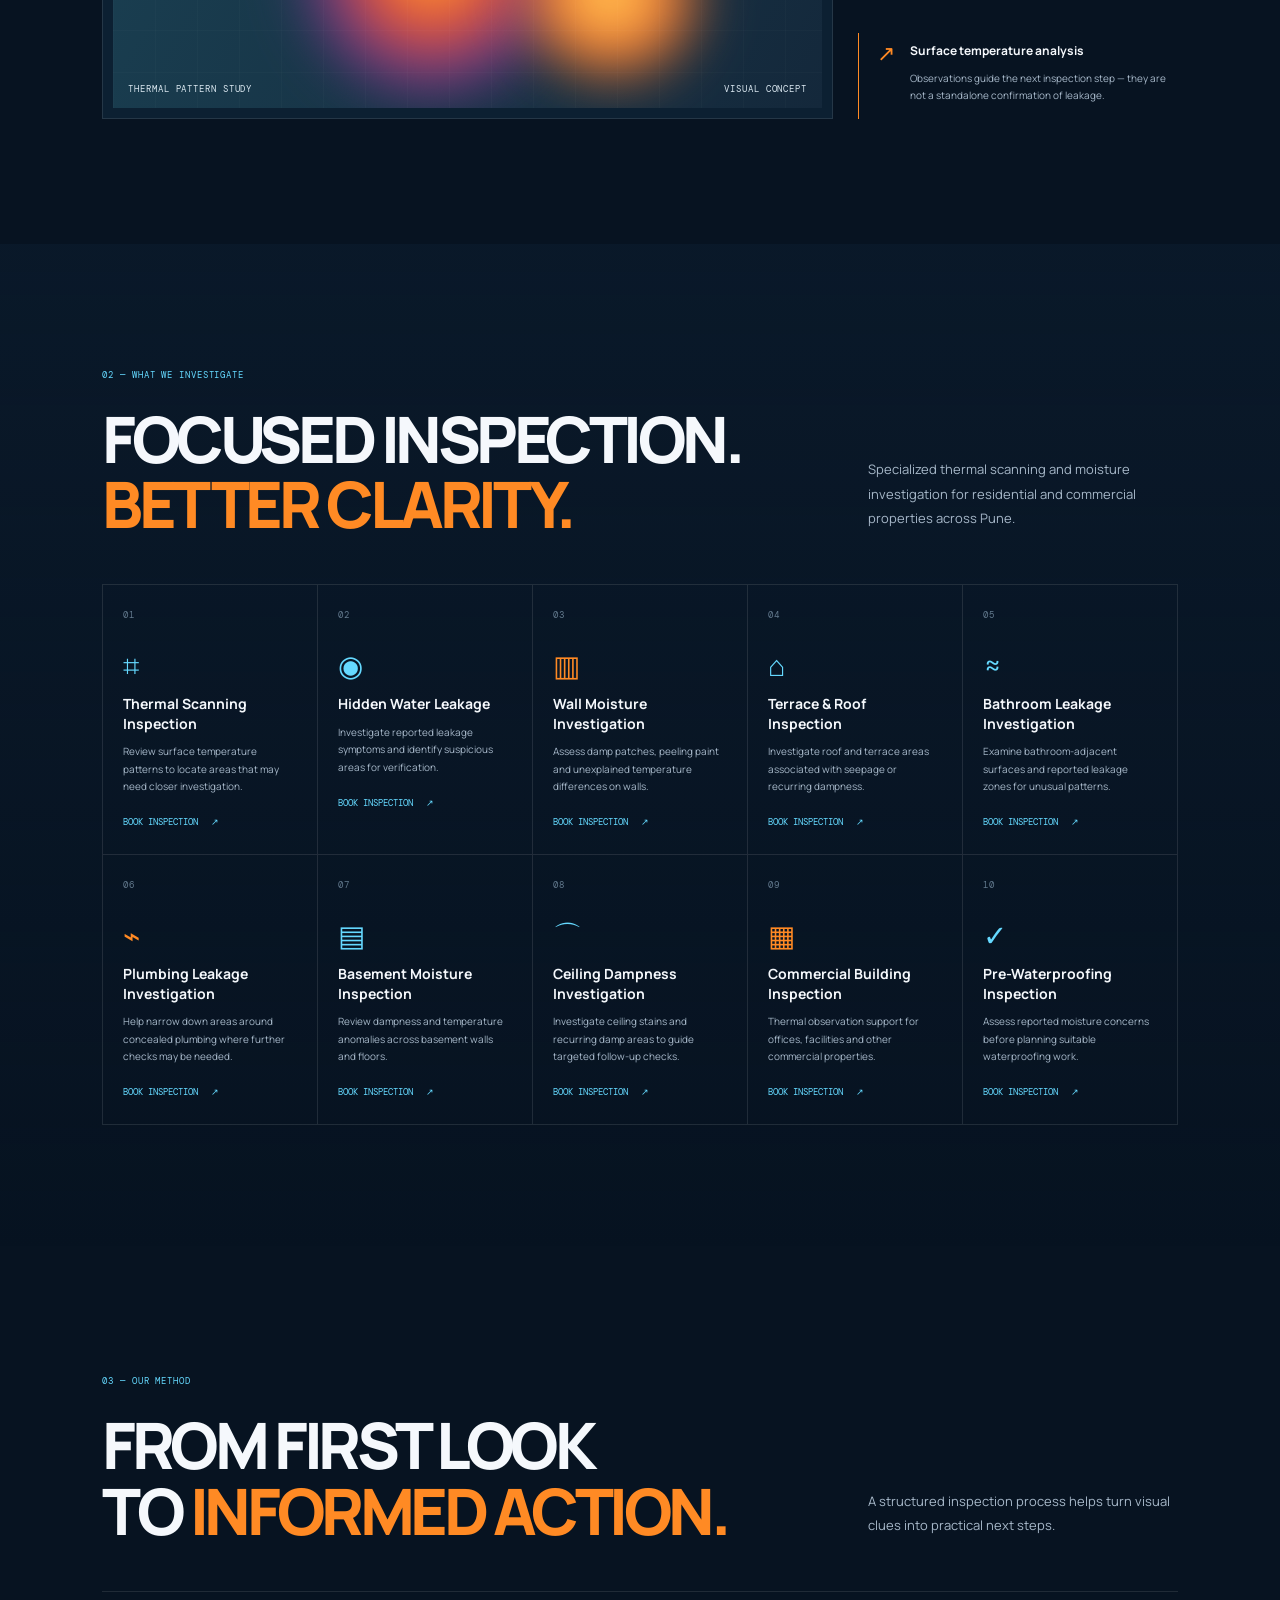
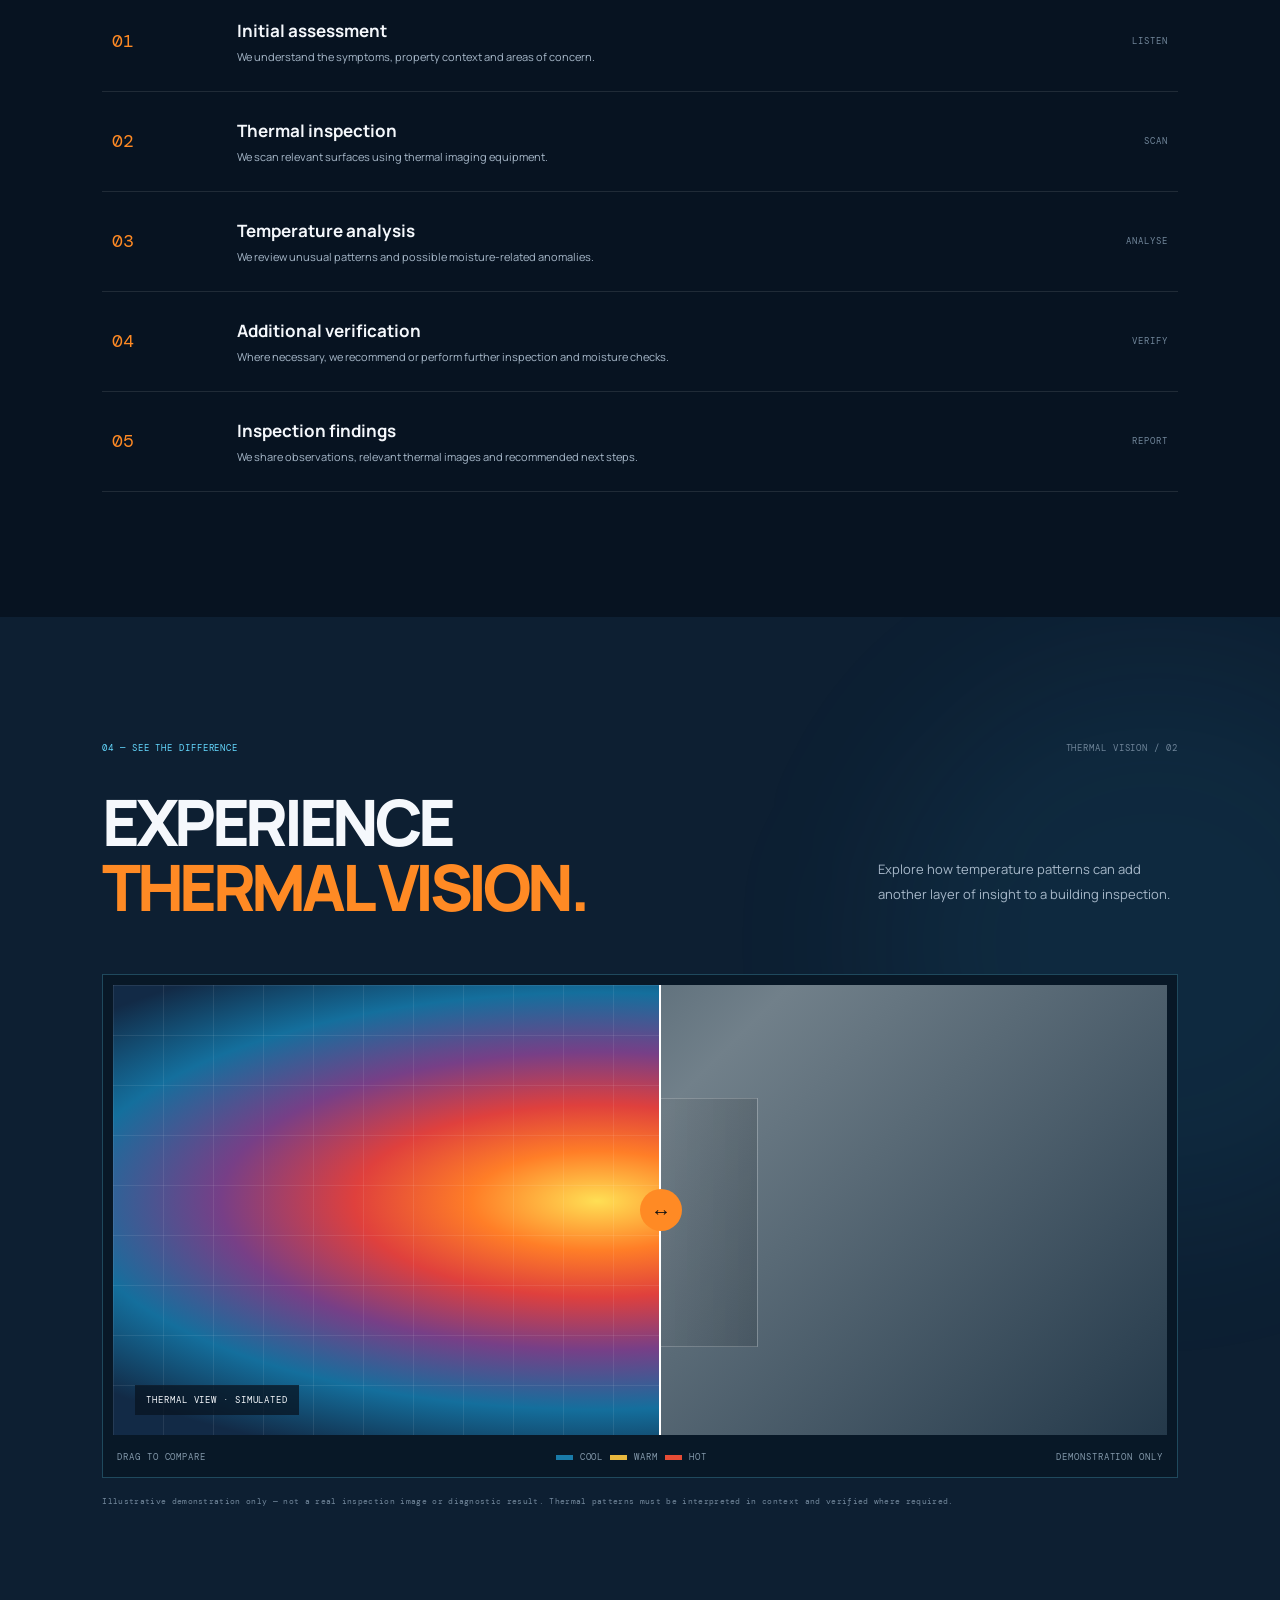
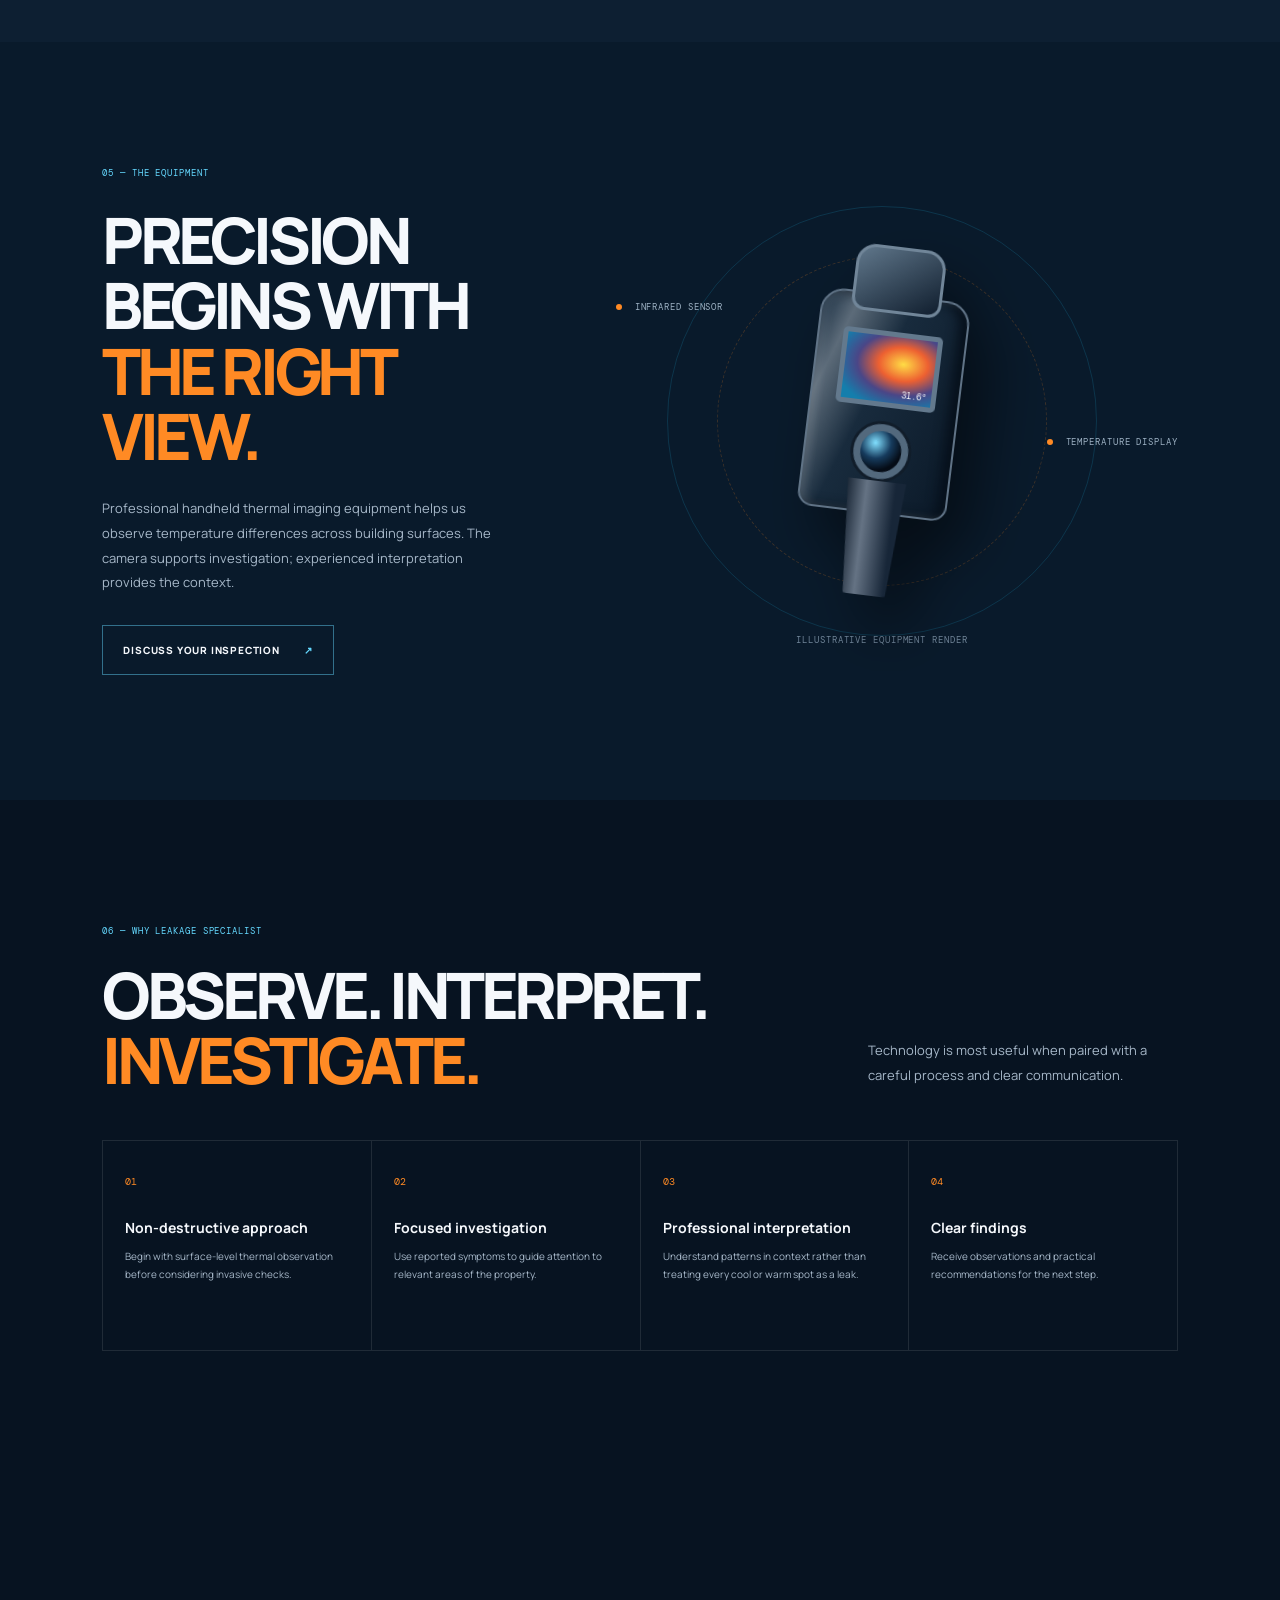
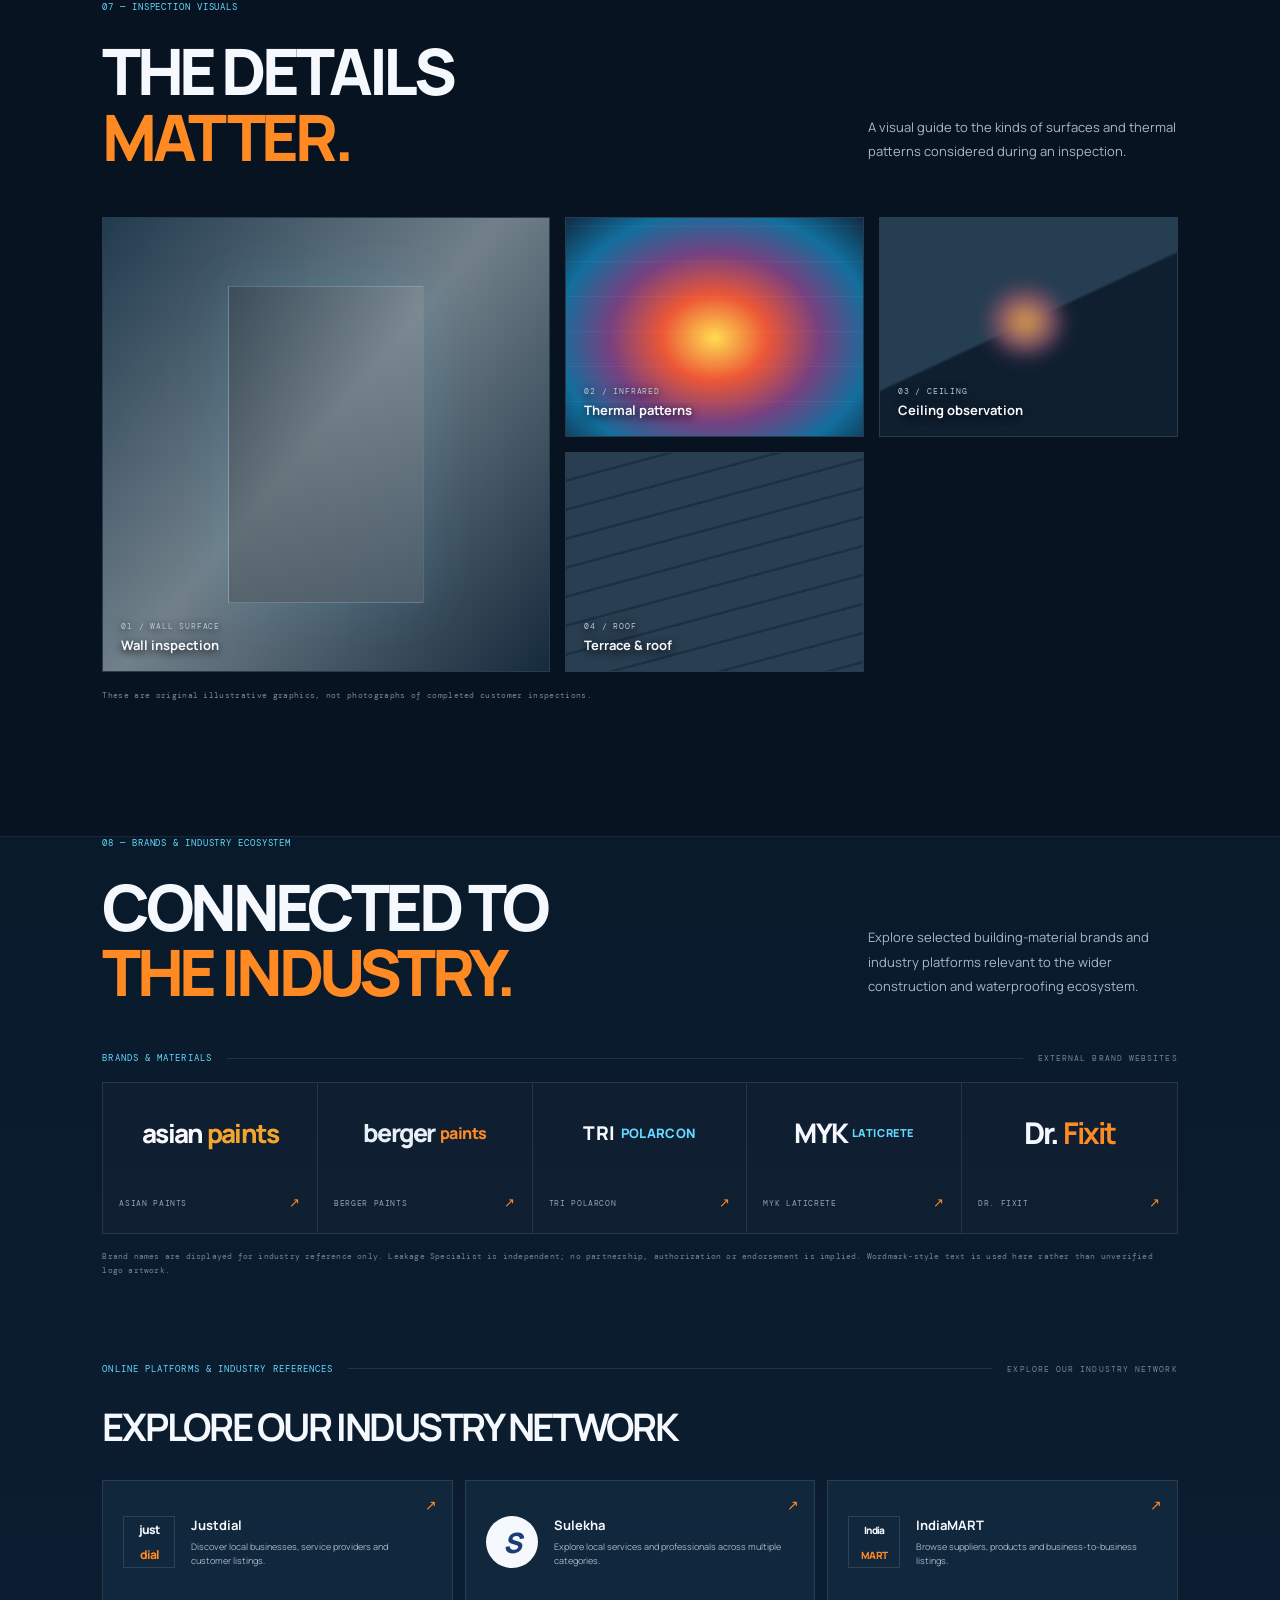
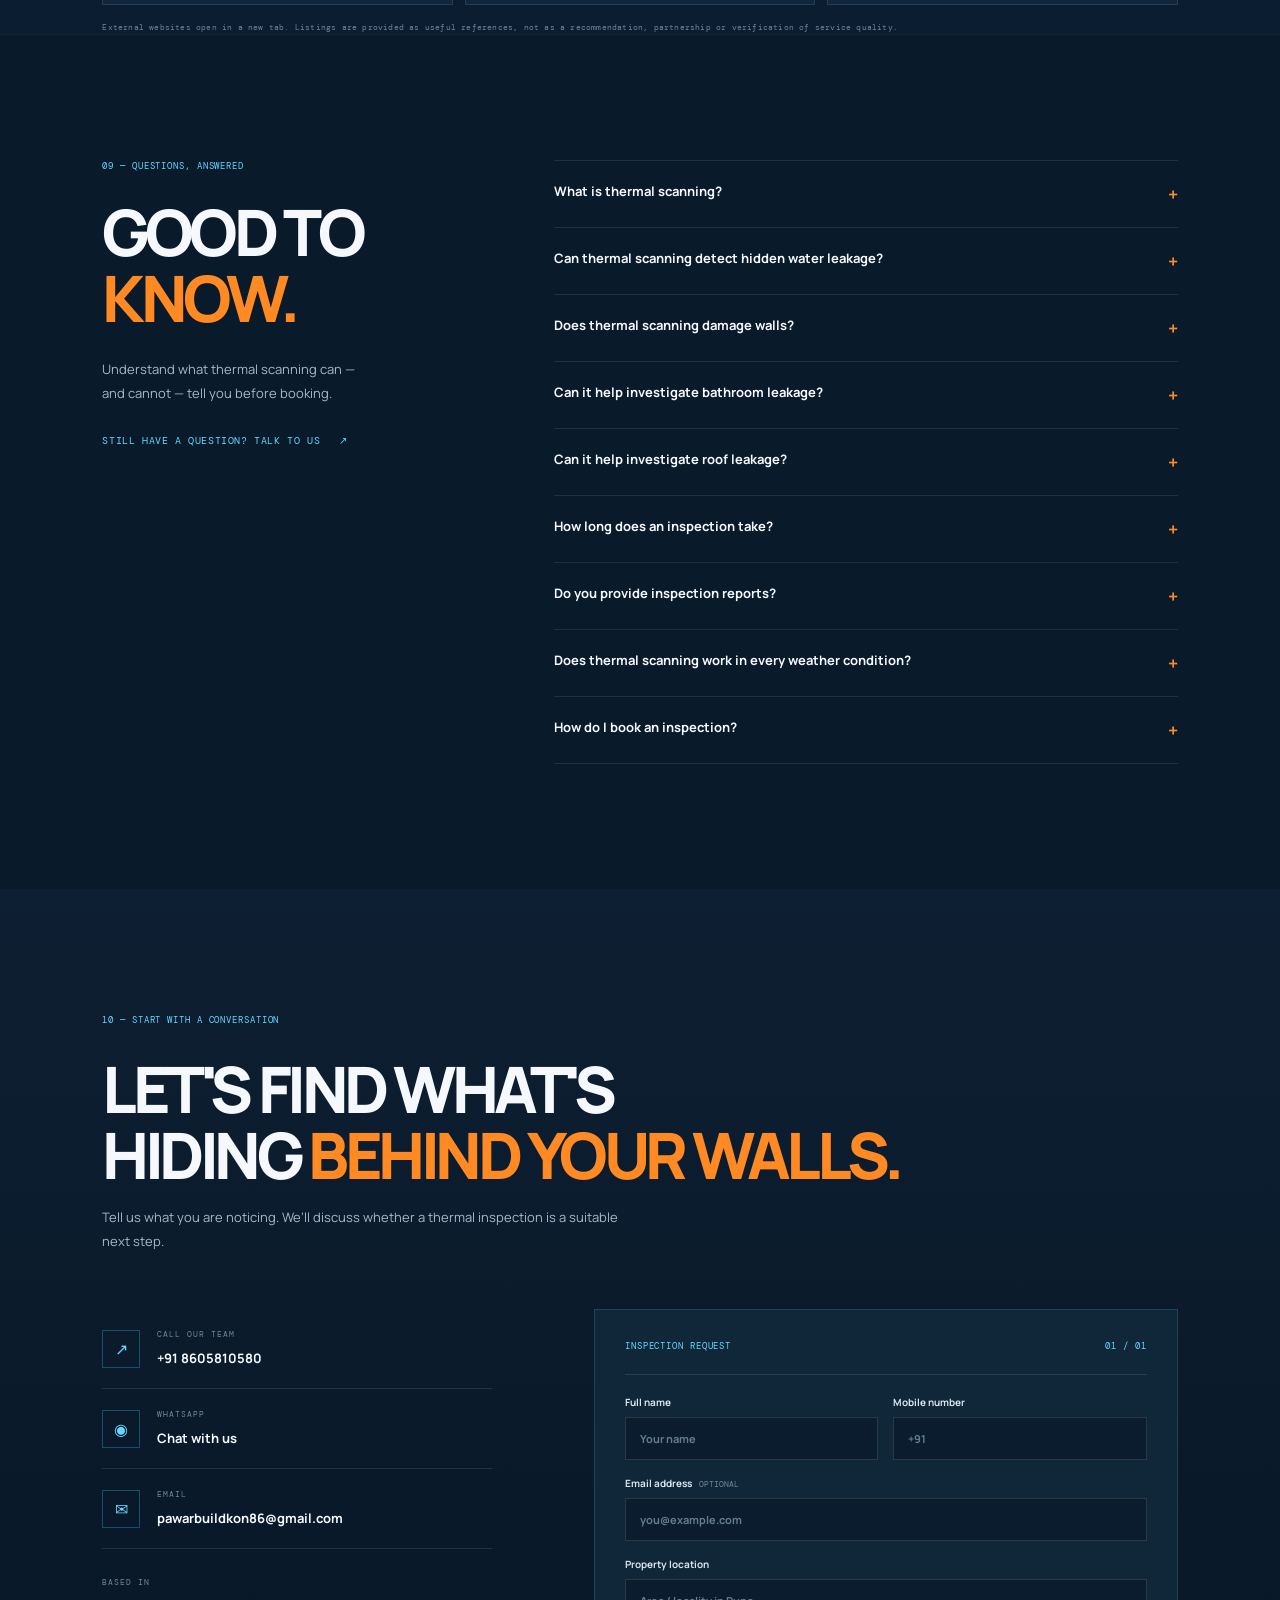
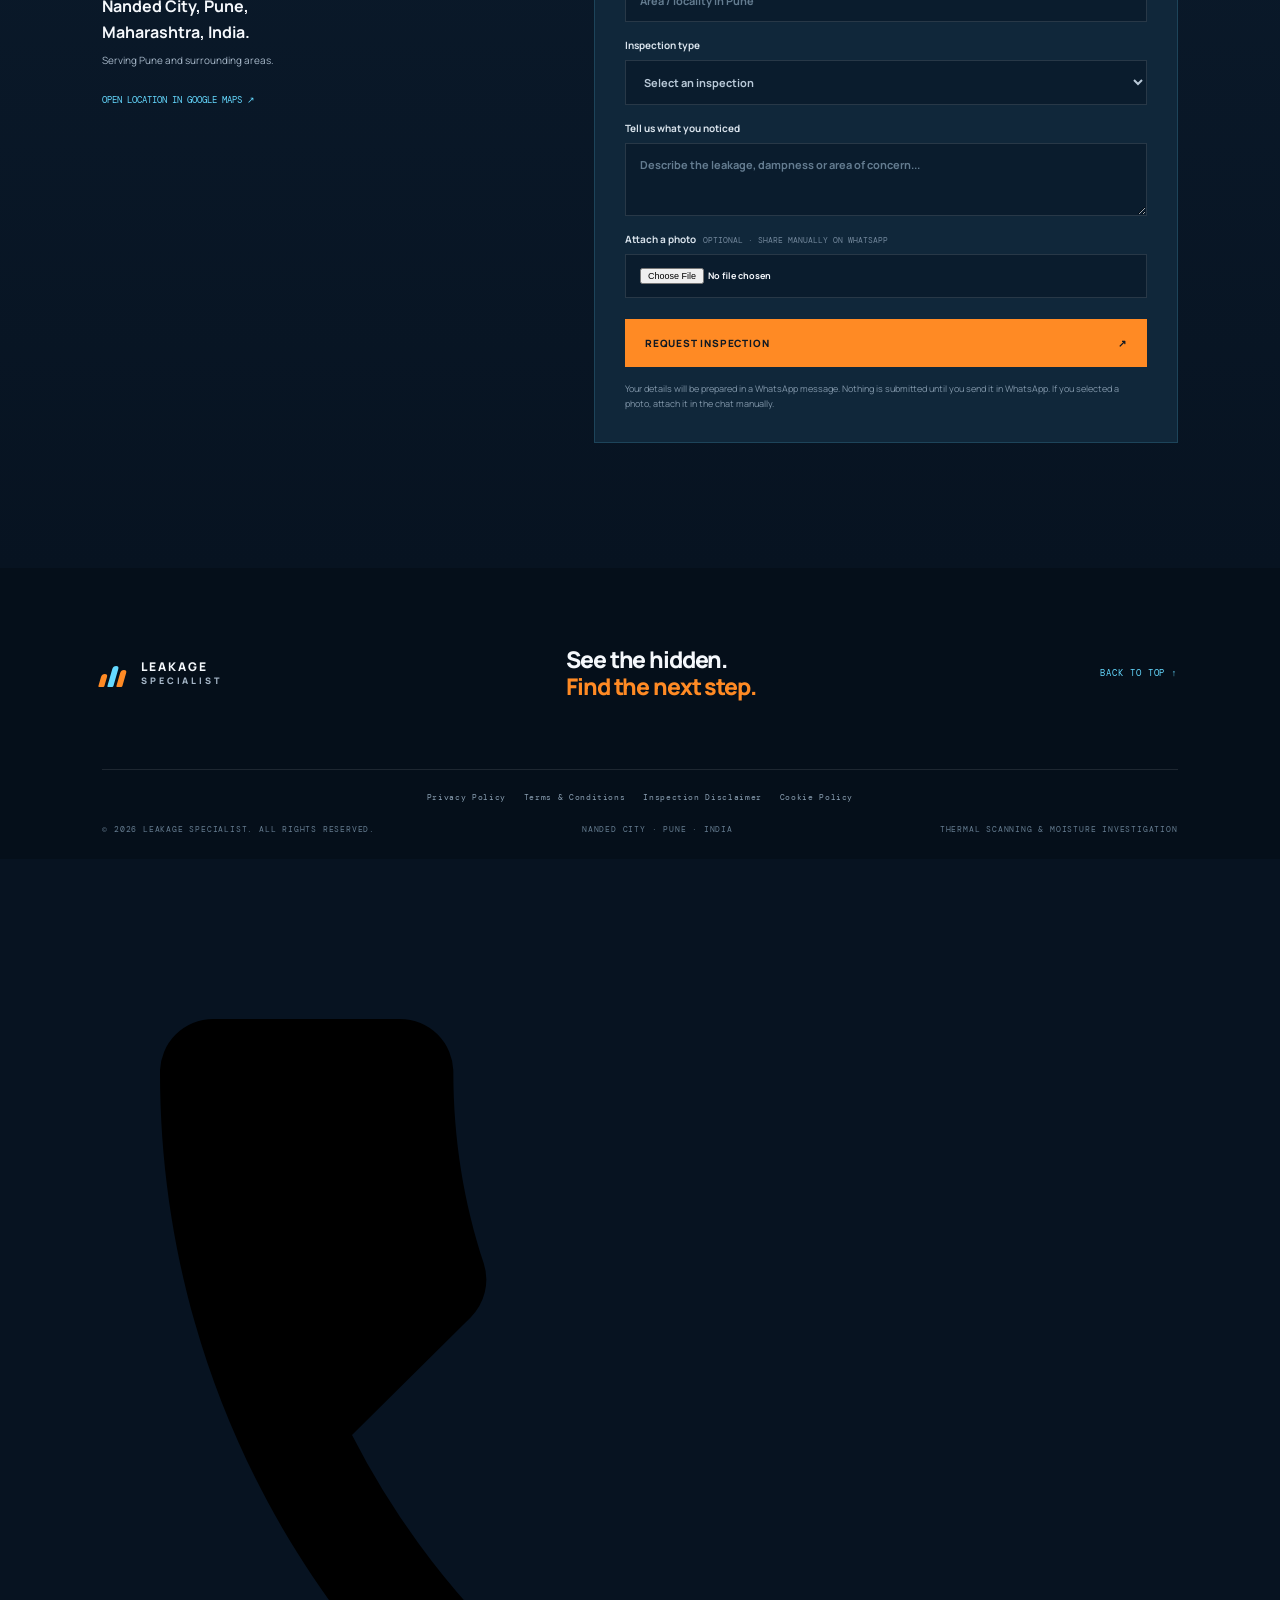
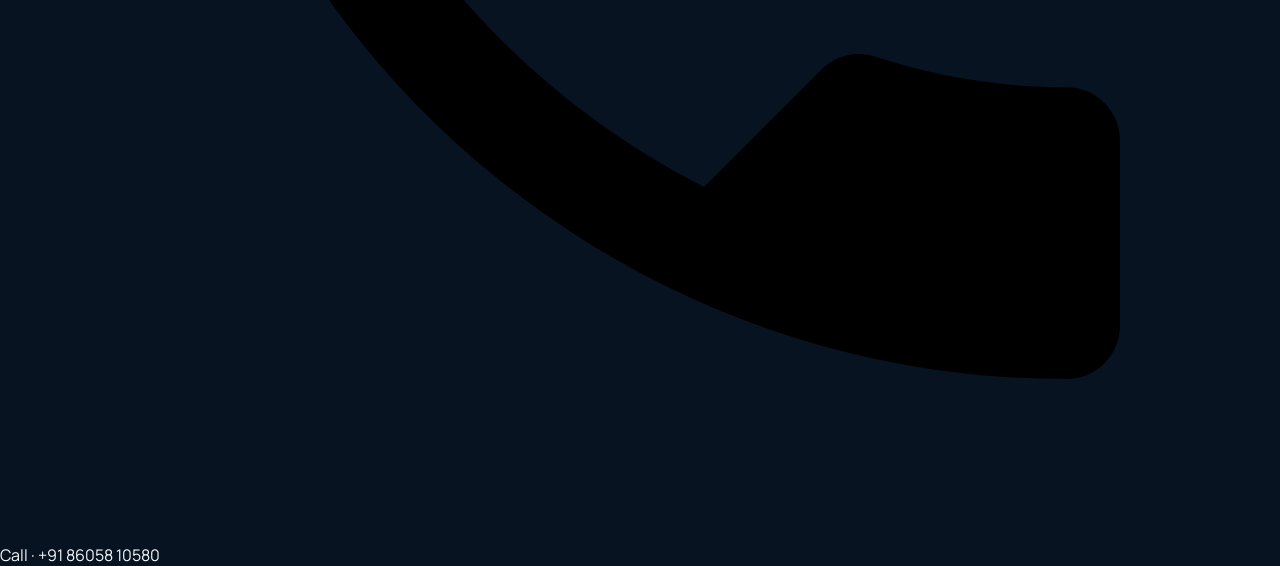
==== commit a681d073: "Update index.html" ====
--- a/index.html
+++ b/index.html
@@ -23,13 +23,23 @@
     "@type":"LocalBusiness",
     "name":"Leakage Specialist",
     "url":"https://leakagespecialist.com/",
-    "telephone":"+91-8808188105",
+    "telephone":"+91-8605810580",
     "email":"pawarbuildkon86@gmail.com",
     "address":{"@type":"PostalAddress","streetAddress":"Nanded City","addressLocality":"Pune","addressRegion":"Maharashtra","addressCountry":"IN"},
     "areaServed":{"@type":"City","name":"Pune"},
     "description":"Thermal imaging inspection, non-destructive moisture investigation and hidden water leakage investigation."
   }
   </script>
+  <!-- Google tag (gtag.js) -->
+<script async src="https://www.googletagmanager.com/gtag/js?id=G-60ME58QK3J">
+</script>
+<script>
+  window.dataLayer = window.dataLayer || [];
+  function gtag(){dataLayer.push(arguments);}
+  gtag('js', new Date());
+
+  gtag('config', 'G-60ME58QK3J');
+</script>
 </head>
 <body>
   <div class="noise" aria-hidden="true"></div>
@@ -202,7 +212,7 @@
           <details><summary>How long does an inspection take?<span>+</span></summary><p>Time depends on property size, access and the number of areas to inspect. Contact us with your property details for an estimate.</p></details>
           <details><summary>Do you provide inspection reports?<span>+</span></summary><p>Inspection findings can include observations and relevant thermal images. Please confirm the report format and scope when booking.</p></details>
           <details><summary>Does thermal scanning work in every weather condition?<span>+</span></summary><p>No. Ambient temperature, sunlight, wind, rain, surface materials and other conditions can affect readings. The inspector considers these factors when interpreting results.</p></details>
-          <details><summary>How do I book an inspection?<span>+</span></summary><p>Call or WhatsApp 8808188105, or use the request form on this page. We will contact you to discuss the property and inspection requirement.</p></details>
+          <details><summary>How do I book an inspection?<span>+</span></summary><p>Call or WhatsApp 8605810580, or use the request form on this page. We will contact you to discuss the property and inspection requirement.</p></details>
         </div>
       </div>
     </section>
@@ -211,8 +221,8 @@
       <div class="contact-head reveal"><div class="section-kicker">10 — START WITH A CONVERSATION</div><h2>LET'S FIND WHAT'S<br>HIDING <em>BEHIND YOUR WALLS.</em></h2><p>Tell us what you are noticing. We’ll discuss whether a thermal inspection is a suitable next step.</p></div>
       <div class="contact-grid">
         <div class="contact-details reveal">
-          <a class="contact-method" href="tel:+918808188105"><span class="method-icon">↗</span><span><small>CALL OUR TEAM</small><strong>+91 8805188105</strong></span></a>
-          <a class="contact-method" href="https://wa.me/918808188105" target="_blank" rel="noopener"><span class="method-icon">◉</span><span><small>WHATSAPP</small><strong>Chat with us</strong></span></a>
+          <a class="contact-method" href="tel:+918605810580"><span class="method-icon">↗</span><span><small>CALL OUR TEAM</small><strong>+91 8605810580</strong></span></a>
+          <a class="contact-method" href="https://wa.me/918605810580" target="_blank" rel="noopener"><span class="method-icon">◉</span><span><small>WHATSAPP</small><strong>Chat with us</strong></span></a>
           <a class="contact-method" href="mailto:pawarbuildkon86@gmail.com"><span class="method-icon">✉</span><span><small>EMAIL</small><strong>pawarbuildkon86@gmail.com</strong></span></a>
           <div class="contact-address"><small>BASED IN</small><strong>Nanded City, Pune,<br>Maharashtra, India.</strong><span>Serving Pune and surrounding areas.</span></div>
           <a class="map-link" href="https://www.google.com/maps/search/?api=1&query=Nanded+City%2C+Pune%2C+Maharashtra" target="_blank" rel="noopener">Open location in Google Maps ↗</a>
@@ -237,7 +247,10 @@
     <div class="footer-legal"><a href="privacy-policy.html">Privacy Policy</a><a href="terms-and-conditions.html">Terms & Conditions</a><a href="disclaimer.html">Inspection Disclaimer</a><a href="cookie-policy.html">Cookie Policy</a></div>
     <div class="footer-bottom"><span>© 2026 LEAKAGE SPECIALIST. ALL RIGHTS RESERVED.</span><span>NANDED CITY · PUNE · INDIA</span><span>THERMAL SCANNING & MOISTURE INVESTIGATION</span></div>
   </footer>
-  <a class="floating-wa" href="https://wa.me/918808188105" target="_blank" rel="noopener" aria-label="Chat with Leakage Specialist on WhatsApp">◉</a>
+  <div class="floating-contact" aria-label="Contact Leakage Specialist">
+    <a class="floating-action floating-call" href="tel:+918605810580" aria-label="Call Leakage Specialist at +91 86058 10580" title="Call us"><svg viewBox="0 0 24 24" aria-hidden="true"><path d="M6.6 10.8a15.1 15.1 0 0 0 6.6 6.6l2.2-2.2a1 1 0 0 1 1.02-.24c1.12.37 2.32.57 3.58.57a1 1 0 0 1 1 1V20a1 1 0 0 1-1 1C10.6 21 3 13.4 3 4a1 1 0 0 1 1-1h3.5a1 1 0 0 1 1 1c0 1.26.2 2.46.57 3.58a1 1 0 0 1-.25 1.02z"/></svg><span>Call · +91 86058 10580</span></a>
+    <a class="floating-action floating-wa" href="https://wa.me/918605810580" target="_blank" rel="noopener noreferrer" aria-label="Chat with Leakage Specialist on WhatsApp"><svg viewBox="0 0 24 24" aria-hidden="true"><path d="M20.5 3.5A11.8 11.8 0 0 0 12.1 0C5.6 0 .3 5.3.3 11.8c0 2.1.6 4.2 1.6 6L0 24l6.4-1.7a12 12 0 0 0 5.7 1.4h.1c6.5 0 11.8-5.3 11.8-11.8 0-3.2-1.2-6.1-3.5-8.4ZM12.1 21.7c-1.8 0-3.6-.5-5.1-1.4l-.4-.2-3.8 1 1-3.7-.2-.4a9.8 9.8 0 0 1-1.5-5.2c0-5.4 4.5-9.8 9.9-9.8 2.6 0 5.1 1 7 2.9s2.9 4.3 2.9 7c0 5.4-4.4 9.8-9.8 9.8Zm5.4-7.3c-.3-.1-1.7-.8-2-.9s-.5-.1-.7.2-.8.9-1 1.1-.4.2-.7.1a8.2 8.2 0 0 1-2.4-1.5 9 9 0 0 1-1.7-2.1c-.2-.3 0-.5.1-.6l.5-.6.3-.5c.1-.2 0-.4 0-.6l-.9-2.1c-.2-.6-.5-.5-.7-.5h-.6c-.2 0-.6.1-.9.4s-1.2 1.2-1.2 2.9 1.2 3.3 1.4 3.5 2.4 3.7 5.9 5.1c.8.3 1.4.5 1.9.6.8.2 1.5.2 2.1.1.6-.1 1.7-.7 1.9-1.4s.2-1.3.2-1.4-.2-.3-.5-.4Z"/></svg><span>WhatsApp · +91 86058 10580</span></a>
+  </div>
   <script src="script.js"></script>
 </body>
 </html>
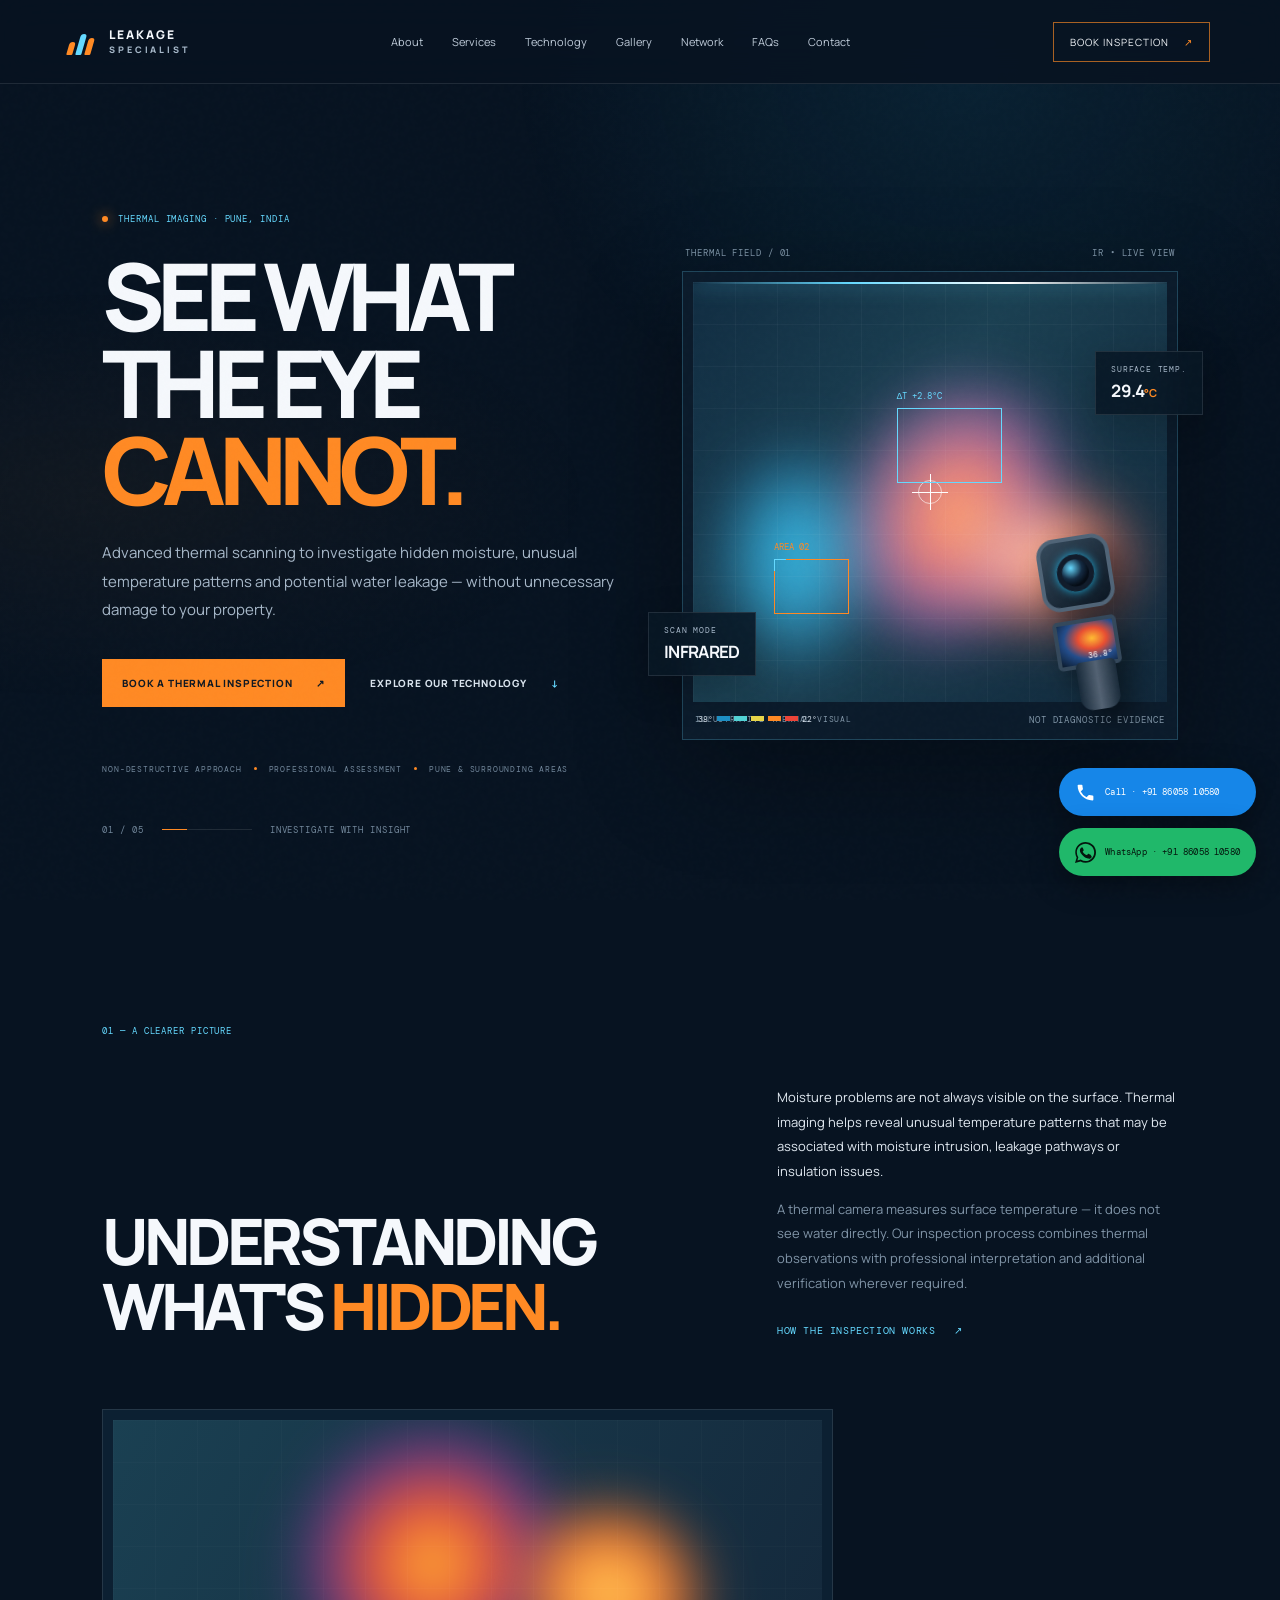
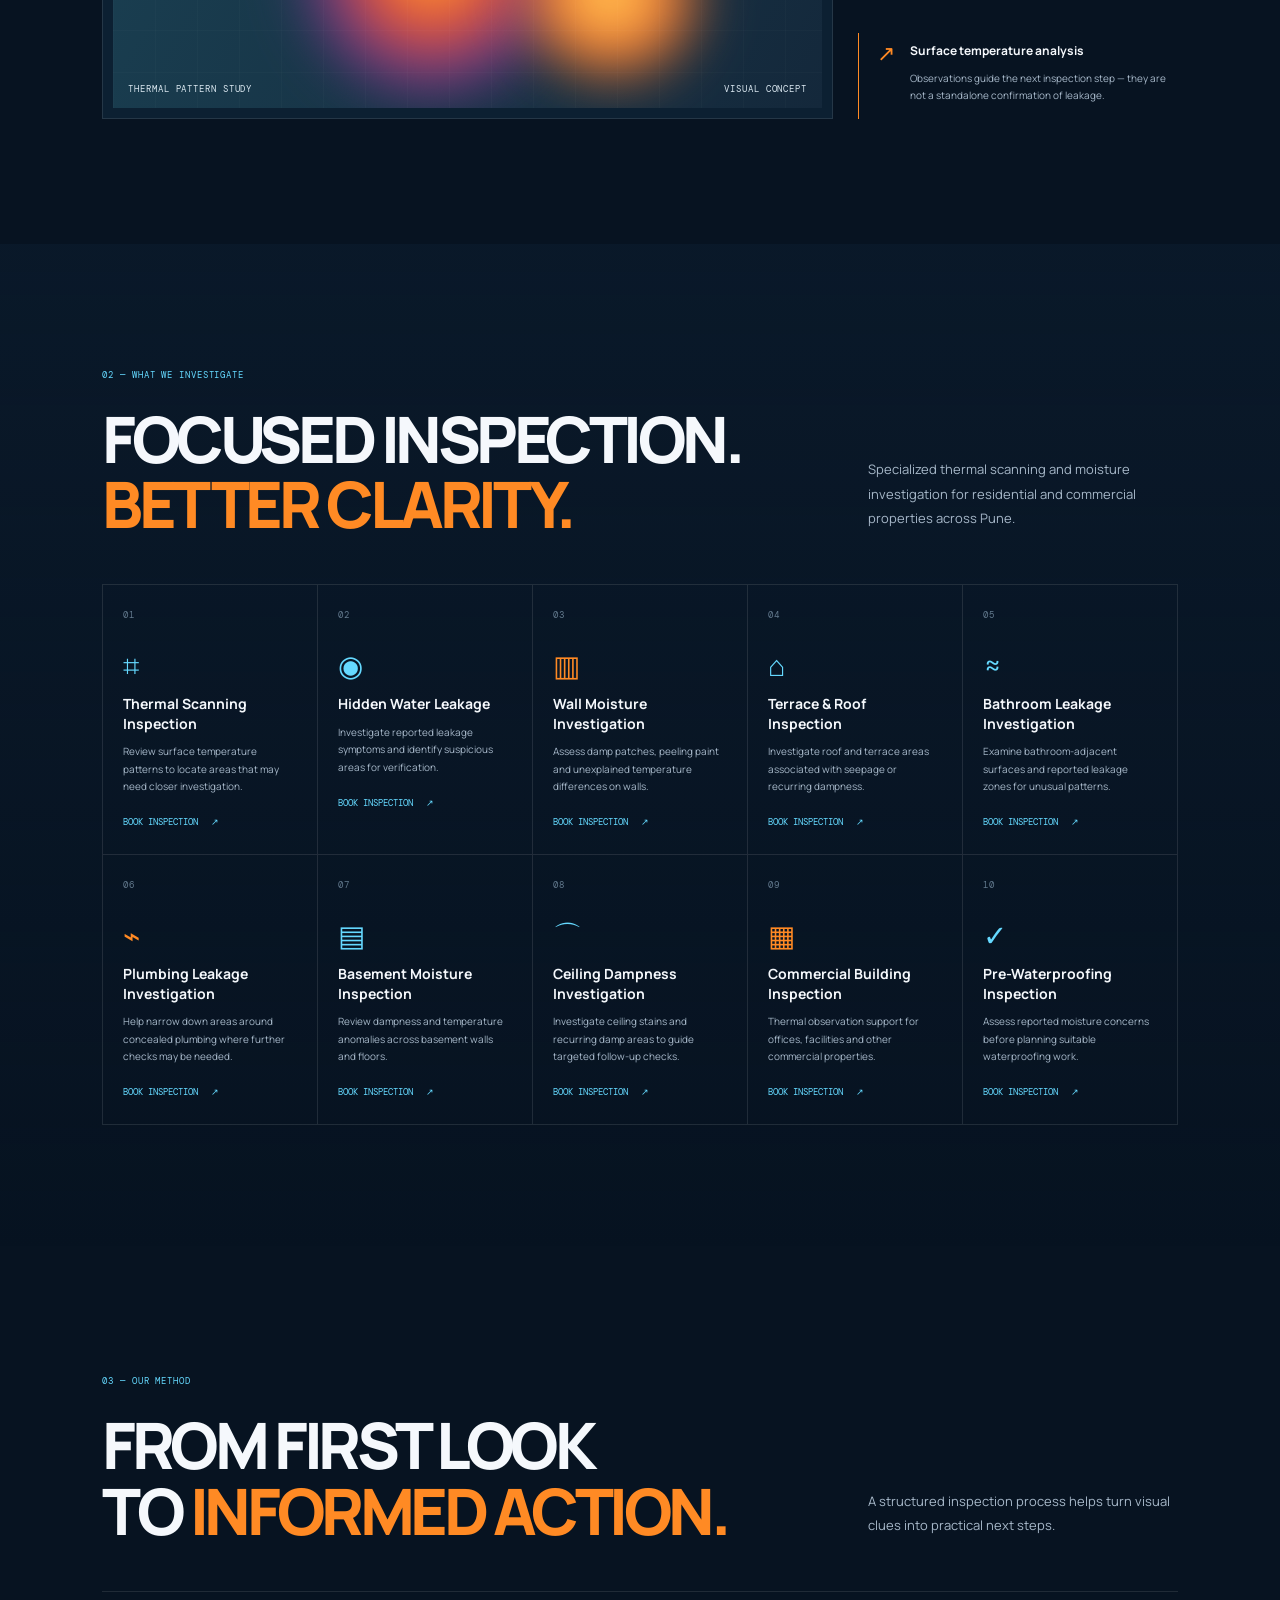
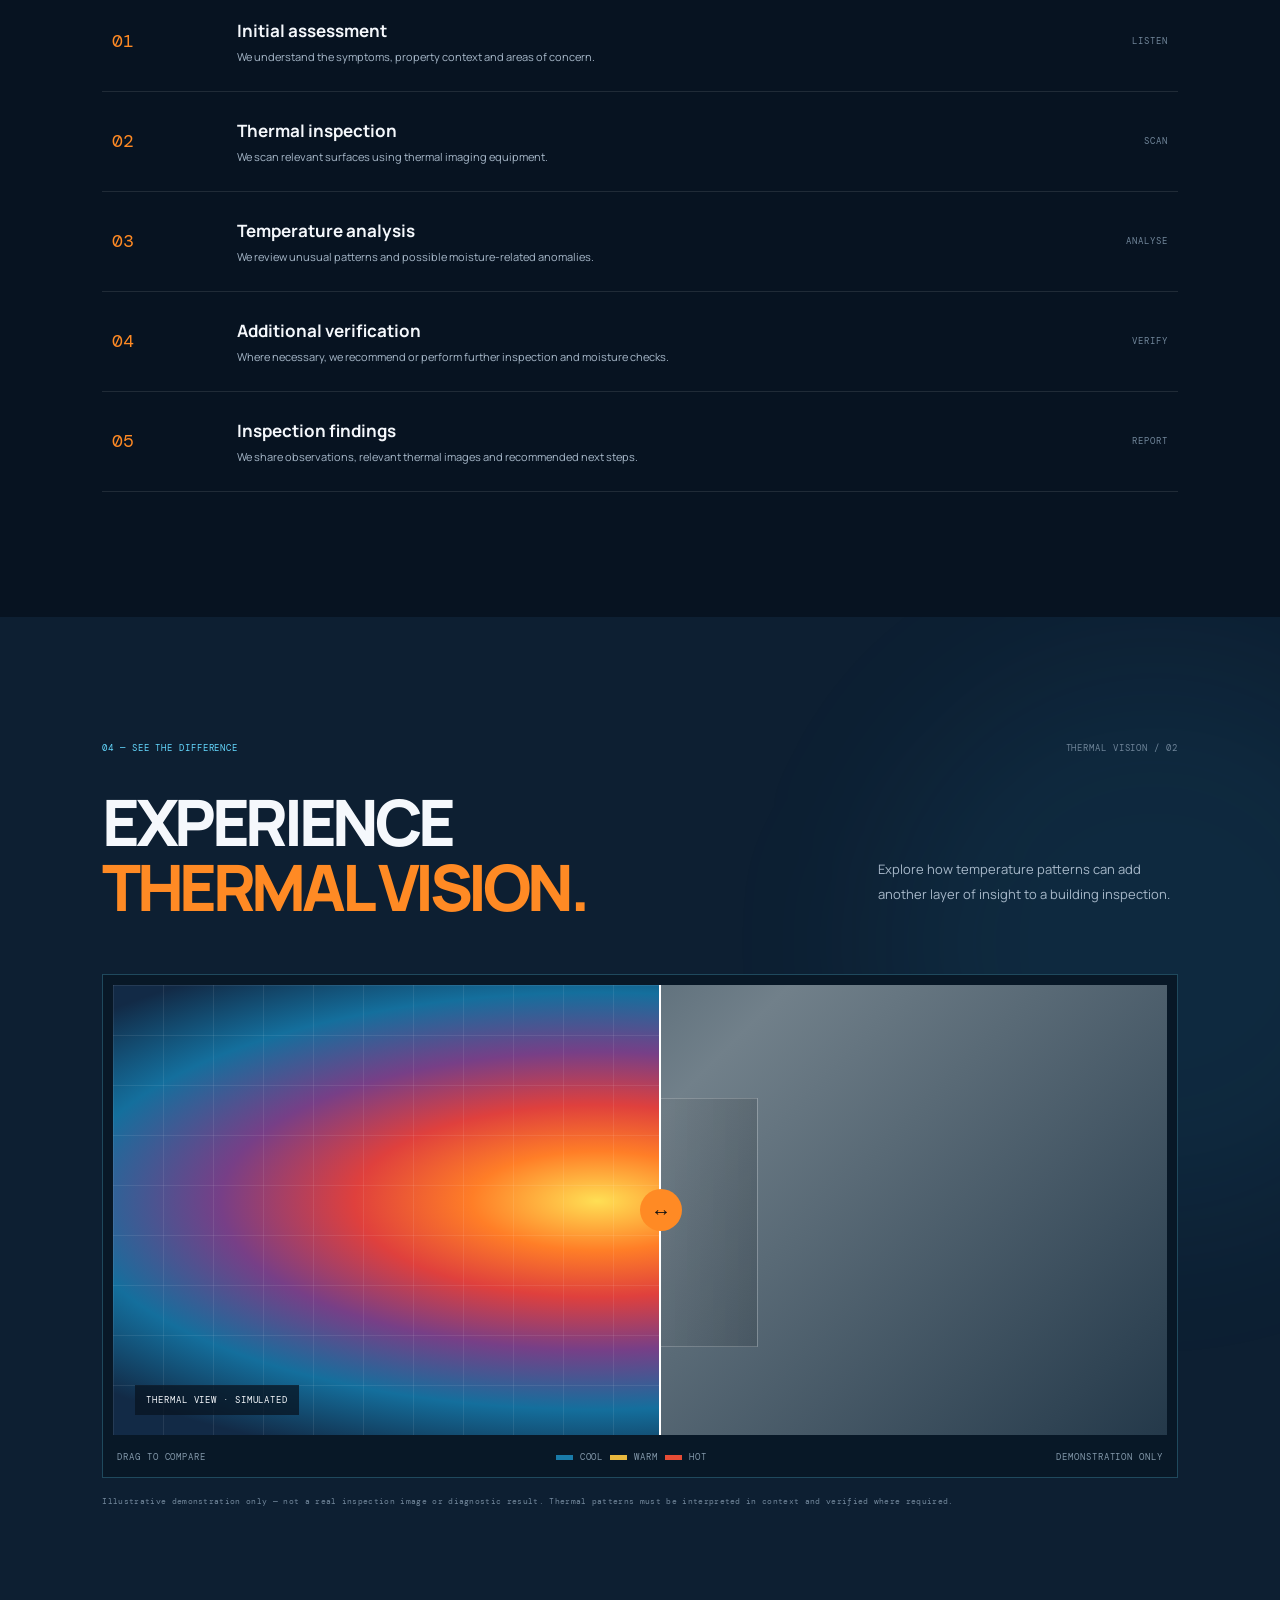
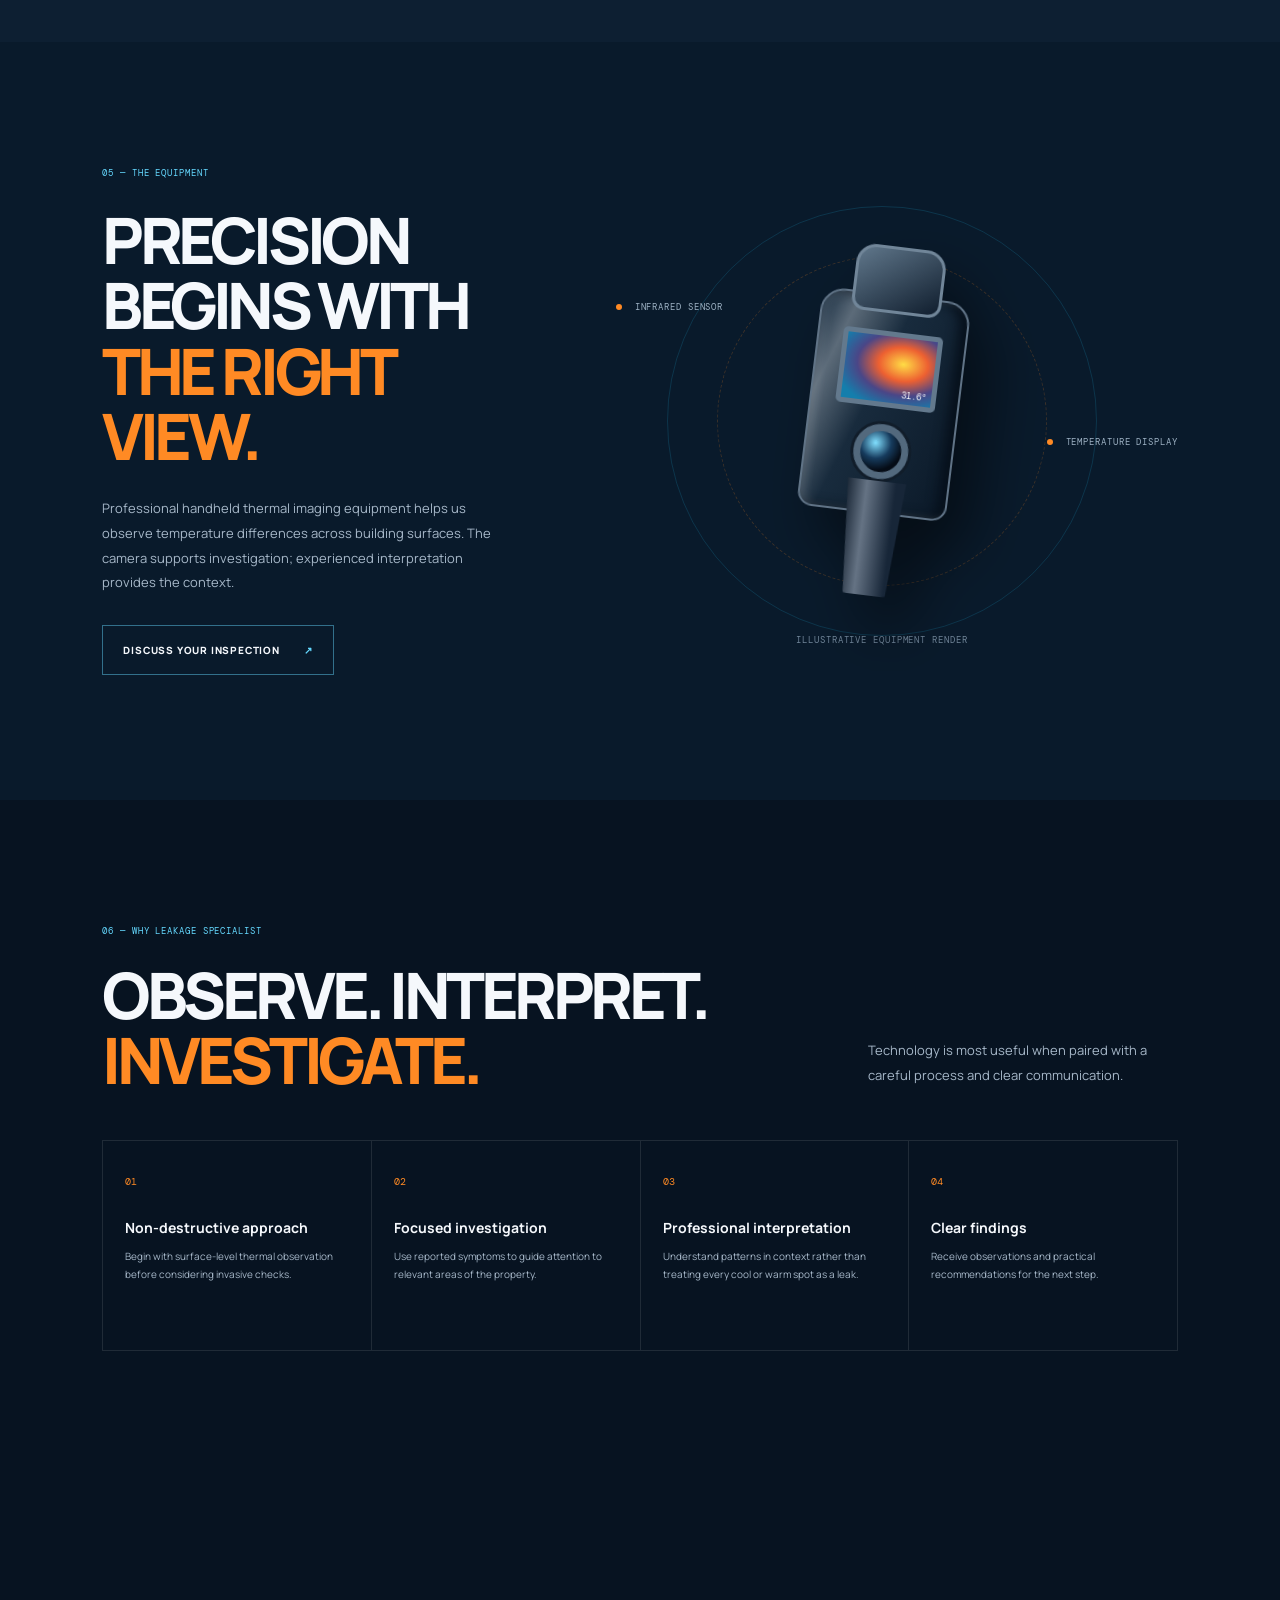
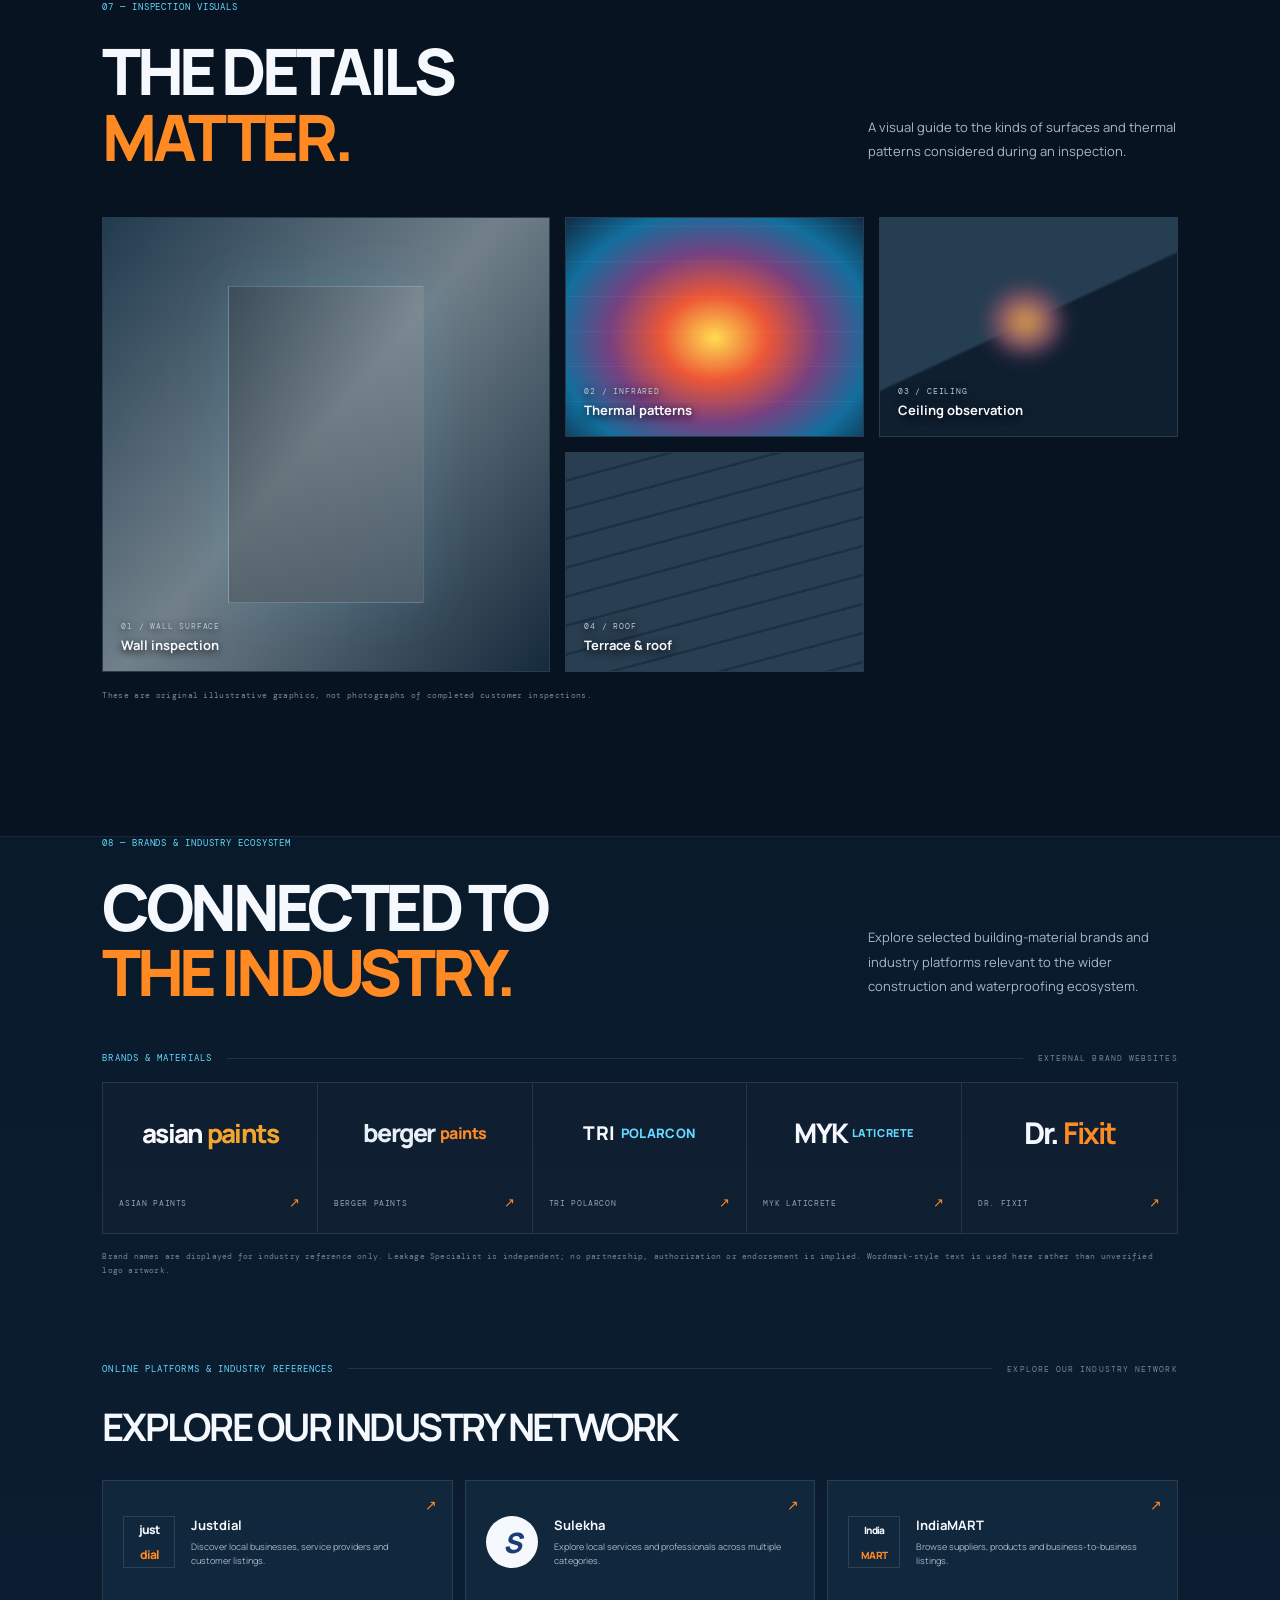
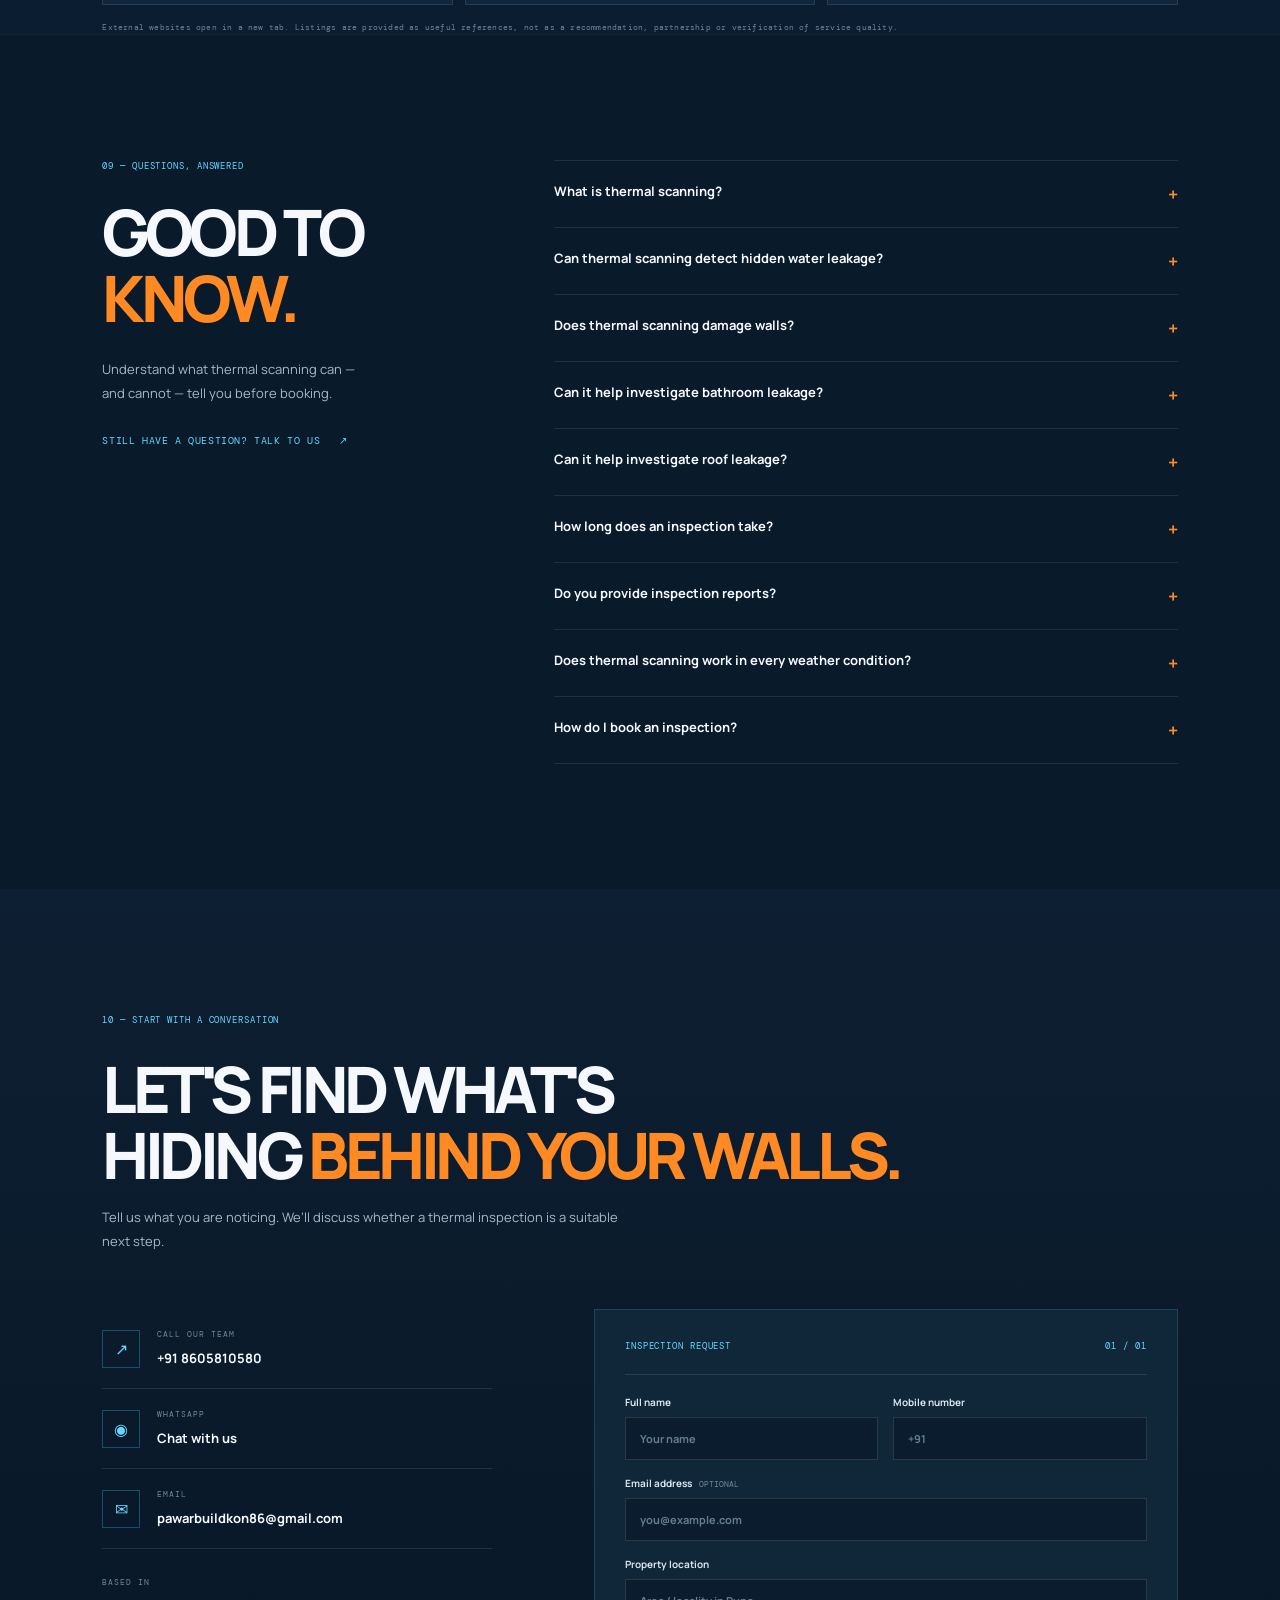
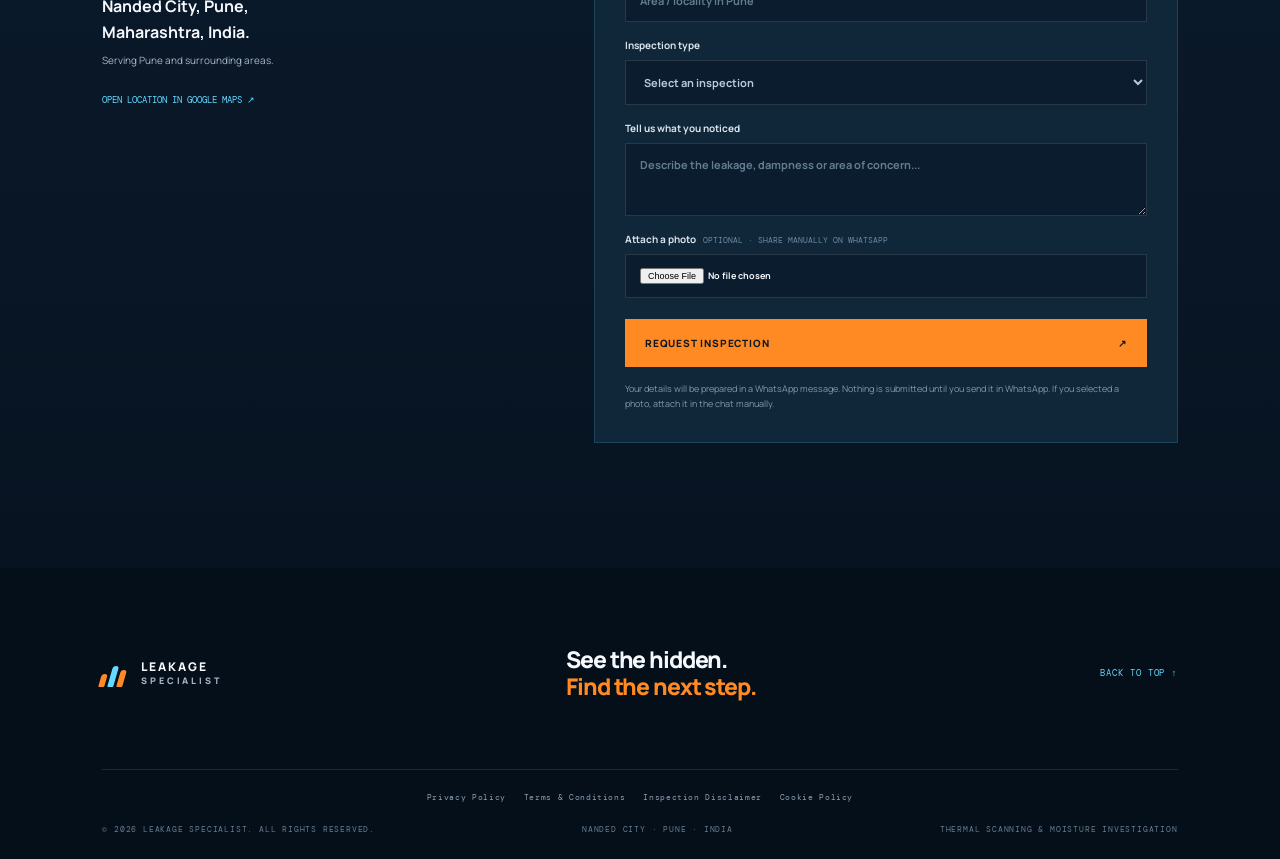
==== commit 9b8146e1: "Add files via upload" ====
--- a/index.html
+++ b/index.html
@@ -250,7 +250,7 @@
   <div class="floating-contact" aria-label="Contact Leakage Specialist">
     <a class="floating-action floating-call" href="tel:+918605810580" aria-label="Call Leakage Specialist at +91 86058 10580" title="Call us"><svg viewBox="0 0 24 24" aria-hidden="true"><path d="M6.6 10.8a15.1 15.1 0 0 0 6.6 6.6l2.2-2.2a1 1 0 0 1 1.02-.24c1.12.37 2.32.57 3.58.57a1 1 0 0 1 1 1V20a1 1 0 0 1-1 1C10.6 21 3 13.4 3 4a1 1 0 0 1 1-1h3.5a1 1 0 0 1 1 1c0 1.26.2 2.46.57 3.58a1 1 0 0 1-.25 1.02z"/></svg><span>Call · +91 86058 10580</span></a>
     <a class="floating-action floating-wa" href="https://wa.me/918605810580" target="_blank" rel="noopener noreferrer" aria-label="Chat with Leakage Specialist on WhatsApp"><svg viewBox="0 0 24 24" aria-hidden="true"><path d="M20.5 3.5A11.8 11.8 0 0 0 12.1 0C5.6 0 .3 5.3.3 11.8c0 2.1.6 4.2 1.6 6L0 24l6.4-1.7a12 12 0 0 0 5.7 1.4h.1c6.5 0 11.8-5.3 11.8-11.8 0-3.2-1.2-6.1-3.5-8.4ZM12.1 21.7c-1.8 0-3.6-.5-5.1-1.4l-.4-.2-3.8 1 1-3.7-.2-.4a9.8 9.8 0 0 1-1.5-5.2c0-5.4 4.5-9.8 9.9-9.8 2.6 0 5.1 1 7 2.9s2.9 4.3 2.9 7c0 5.4-4.4 9.8-9.8 9.8Zm5.4-7.3c-.3-.1-1.7-.8-2-.9s-.5-.1-.7.2-.8.9-1 1.1-.4.2-.7.1a8.2 8.2 0 0 1-2.4-1.5 9 9 0 0 1-1.7-2.1c-.2-.3 0-.5.1-.6l.5-.6.3-.5c.1-.2 0-.4 0-.6l-.9-2.1c-.2-.6-.5-.5-.7-.5h-.6c-.2 0-.6.1-.9.4s-1.2 1.2-1.2 2.9 1.2 3.3 1.4 3.5 2.4 3.7 5.9 5.1c.8.3 1.4.5 1.9.6.8.2 1.5.2 2.1.1.6-.1 1.7-.7 1.9-1.4s.2-1.3.2-1.4-.2-.3-.5-.4Z"/></svg><span>WhatsApp · +91 86058 10580</span></a>
-  </div>
+  </div>
   <script src="script.js"></script>
 </body>
 </html>
--- a/styles.css
+++ b/styles.css
@@ -11,7 +11,7 @@
 .reason-grid{display:grid;grid-template-columns:repeat(4,1fr);border-top:1px solid var(--line);border-left:1px solid var(--line)}.reason{padding:27px 22px;min-height:210px;border-right:1px solid var(--line);border-bottom:1px solid var(--line)}.reason>span{font:10px var(--mono);color:var(--orange)}.reason h3{font-size:14px;margin:28px 0 10px}.reason p{font-size:10px;line-height:1.8;color:var(--muted)}
 .gallery-grid{display:grid;grid-template-columns:1.2fr .8fr .8fr;grid-template-rows:220px 220px;gap:15px}.gallery-card{margin:0;position:relative;background:#10263a;border:1px solid var(--line);overflow:hidden}.gallery-large{grid-row:span 2}.gallery-art{position:absolute;inset:0;transition:transform .6s}.gallery-card:hover .gallery-art{transform:scale(1.04)}.art-wall{background:linear-gradient(130deg,#213b4e,#71808a 48%,#152a3c)}.art-wall div{position:absolute;left:28%;top:15%;width:44%;height:70%;border:1px solid rgba(255,255,255,.18);background:linear-gradient(90deg,rgba(0,0,0,.15),rgba(255,255,255,.08));box-shadow:0 0 50px rgba(32,184,232,.12)}.art-thermal{background:radial-gradient(ellipse at 50% 55%,#ffdc50,#ed5736 25%,#764181 50%,#126f9d 75%,#102b44)}.art-thermal:after{content:"";position:absolute;inset:0;background:repeating-linear-gradient(0deg,transparent 0 34px,rgba(255,255,255,.08) 35px)}.art-ceiling{background:linear-gradient(155deg,#253e51 0 48%,#101f30 49%)}.art-ceiling:after{content:"";position:absolute;left:35%;top:30%;width:28%;height:35%;border-radius:50%;background:radial-gradient(ellipse,#e9a849,#754b67 48%,transparent 72%);filter:blur(8px)}.art-roof{background:repeating-linear-gradient(165deg,#293e50 0 25px,#1b3042 26px 28px)}.gallery-card figcaption{position:absolute;left:18px;right:18px;bottom:17px;display:flex;flex-direction:column;gap:5px;text-shadow:0 2px 8px #000}.gallery-card figcaption span{color:#b7cad9;font-size:8px}.gallery-card figcaption b{font-size:13px}
 .faq{background:#091a2b}.faq-grid{display:grid;grid-template-columns:.7fr 1.3fr;gap:9vw}.faq-grid h2{margin:27px 0}.faq-grid>div>p{max-width:270px}.faq-list details{border-bottom:1px solid var(--line)}.faq-list details:first-child{border-top:1px solid var(--line)}.faq-list summary{list-style:none;cursor:pointer;padding:21px 0;font-size:13px;font-weight:700;display:flex;justify-content:space-between;gap:20px}.faq-list summary::-webkit-details-marker{display:none}.faq-list summary span{color:var(--orange);font-size:18px;transition:transform .2s}.faq-list details[open] summary span{transform:rotate(45deg)}.faq-list details p{color:var(--muted);font-size:11px;line-height:1.85;max-width:650px;margin:0;padding:0 25px 20px 0}
-.contact{background:linear-gradient(180deg,#0d1f32,#071321)}.contact-head{max-width:820px}.contact-head h2{margin:30px 0 18px}.contact-head>p{max-width:520px}.contact-grid{display:grid;grid-template-columns:.8fr 1.2fr;gap:8vw;margin-top:55px}.contact-details{display:flex;flex-direction:column}.contact-method{display:flex;gap:17px;align-items:center;padding:20px 0;border-bottom:1px solid var(--line)}.method-icon{width:38px;height:38px;border:1px solid rgba(32,184,232,.35);display:grid;place-items:center;color:var(--cyan)}.contact-method small,.contact-address small{display:block;color:#71869a;font:8px var(--mono);letter-spacing:.12em;margin-bottom:7px}.contact-method strong{font-size:13px}.contact-address{padding:28px 0 17px}.contact-address strong{font-size:16px;line-height:1.6}.contact-address span{display:block;color:var(--muted);font-size:10px;margin-top:8px}.map-link{color:var(--cyan);font:9px var(--mono);text-transform:uppercase;margin-top:10px}.booking-form{background:#10273a;border:1px solid rgba(101,217,255,.16);padding:30px}.form-top{display:flex;justify-content:space-between;color:var(--cyan);padding-bottom:22px;border-bottom:1px solid var(--line);margin-bottom:20px}.booking-form label{display:block;color:#d9e3ec;font-size:10px;font-weight:700;margin-bottom:16px}.booking-form input,.booking-form select,.booking-form textarea{display:block;width:100%;margin-top:8px;background:#0a1c2d;border:1px solid rgba(255,255,255,.12);color:var(--white);padding:13px 14px;border-radius:0;outline:none;font-size:11px}.booking-form input:focus,.booking-form select:focus,.booking-form textarea:focus{border-color:var(--cyan)}.booking-form input::placeholder,.booking-form textarea::placeholder{color:#647c90}.booking-form select{color:#b9c9d8}.booking-form select option{background:#0a1c2d}.booking-form textarea{resize:vertical}.form-row{display:grid;grid-template-columns:1fr 1fr;gap:15px}.optional{font:8px var(--mono);color:#71869a;margin-left:5px}.upload-label input{font-size:9px}.submit-button{width:100%;border:0;cursor:pointer;margin-top:5px}.form-note{font-size:9px;line-height:1.7;color:#8297aa;margin:14px 0 0}.site-footer{padding-top:55px;padding-bottom:25px;background:#050f1a}.footer-top{display:flex;justify-content:space-between;align-items:center;padding-bottom:45px;border-bottom:1px solid var(--line)}.footer-top>p{font-size:23px;font-weight:800;letter-spacing:-.05em;line-height:1.2}.back-top{color:var(--cyan)}.footer-bottom{display:flex;justify-content:space-between;gap:15px;color:#657c90;padding-top:22px;font-size:8px}.floating-wa{position:fixed;right:24px;bottom:24px;z-index:40;width:52px;height:52px;border-radius:50%;display:grid;place-items:center;background:#20b86a;color:#04150d;font-size:24px;box-shadow:0 8px 30px rgba(0,0,0,.35);transition:transform .2s}.floating-wa:hover{transform:translateY(-4px) scale(1.04)}
+.contact{background:linear-gradient(180deg,#0d1f32,#071321)}.contact-head{max-width:820px}.contact-head h2{margin:30px 0 18px}.contact-head>p{max-width:520px}.contact-grid{display:grid;grid-template-columns:.8fr 1.2fr;gap:8vw;margin-top:55px}.contact-details{display:flex;flex-direction:column}.contact-method{display:flex;gap:17px;align-items:center;padding:20px 0;border-bottom:1px solid var(--line)}.method-icon{width:38px;height:38px;border:1px solid rgba(32,184,232,.35);display:grid;place-items:center;color:var(--cyan)}.contact-method small,.contact-address small{display:block;color:#71869a;font:8px var(--mono);letter-spacing:.12em;margin-bottom:7px}.contact-method strong{font-size:13px}.contact-address{padding:28px 0 17px}.contact-address strong{font-size:16px;line-height:1.6}.contact-address span{display:block;color:var(--muted);font-size:10px;margin-top:8px}.map-link{color:var(--cyan);font:9px var(--mono);text-transform:uppercase;margin-top:10px}.booking-form{background:#10273a;border:1px solid rgba(101,217,255,.16);padding:30px}.form-top{display:flex;justify-content:space-between;color:var(--cyan);padding-bottom:22px;border-bottom:1px solid var(--line);margin-bottom:20px}.booking-form label{display:block;color:#d9e3ec;font-size:10px;font-weight:700;margin-bottom:16px}.booking-form input,.booking-form select,.booking-form textarea{display:block;width:100%;margin-top:8px;background:#0a1c2d;border:1px solid rgba(255,255,255,.12);color:var(--white);padding:13px 14px;border-radius:0;outline:none;font-size:11px}.booking-form input:focus,.booking-form select:focus,.booking-form textarea:focus{border-color:var(--cyan)}.booking-form input::placeholder,.booking-form textarea::placeholder{color:#647c90}.booking-form select{color:#b9c9d8}.booking-form select option{background:#0a1c2d}.booking-form textarea{resize:vertical}.form-row{display:grid;grid-template-columns:1fr 1fr;gap:15px}.optional{font:8px var(--mono);color:#71869a;margin-left:5px}.upload-label input{font-size:9px}.submit-button{width:100%;border:0;cursor:pointer;margin-top:5px}.form-note{font-size:9px;line-height:1.7;color:#8297aa;margin:14px 0 0}.site-footer{padding-top:55px;padding-bottom:25px;background:#050f1a}.footer-top{display:flex;justify-content:space-between;align-items:center;padding-bottom:45px;border-bottom:1px solid var(--line)}.footer-top>p{font-size:23px;font-weight:800;letter-spacing:-.05em;line-height:1.2}.back-top{color:var(--cyan)}.footer-bottom{display:flex;justify-content:space-between;gap:15px;color:#657c90;padding-top:22px;font-size:8px}.floating-contact{position:fixed;right:24px;bottom:24px;z-index:40;display:flex;flex-direction:column;gap:12px}.floating-action{min-height:48px;padding:0 16px;border-radius:999px;display:flex;flex-direction:row;align-items:center;justify-content:flex-start;gap:9px;box-shadow:0 8px 30px rgba(0,0,0,.35);transition:transform .2s;color:#fff;white-space:nowrap}.floating-action:hover{transform:translateY(-4px) scale(1.04)}.floating-action svg{width:21px;height:21px;fill:currentColor}.floating-action span{font:9px var(--mono);letter-spacing:.02em}.floating-call{background:#1686e8}.floating-wa{background:#20b86a;color:#04150d}@media(max-width:760px){.floating-contact{right:16px;bottom:16px;gap:10px}.floating-action{min-height:46px;padding:0 13px}.floating-action span{font-size:8px}}
 .reveal{opacity:0;transform:translateY(22px);transition:opacity .7s ease,transform .7s cubic-bezier(.2,.7,.2,1)}.reveal.is-visible{opacity:1;transform:translateY(0)}
 @media(max-width:1100px){.main-nav{gap:17px}.main-nav a{font-size:10px}.service-grid{grid-template-columns:repeat(3,1fr)}.hero{padding-top:70px}.thermal-wall{height:360px}.reason-grid{grid-template-columns:repeat(2,1fr)}}
 @media(max-width:760px){.site-header{height:70px;padding:0 6vw}.menu-toggle{display:flex;flex-direction:column;gap:6px;padding:10px}.menu-toggle i{display:block;width:23px;height:1px;background:var(--white)}.main-nav{display:none;position:absolute;top:70px;left:0;right:0;padding:22px 7vw 28px;background:#091a2b;border-bottom:1px solid var(--line);flex-direction:column;gap:20px}.main-nav.open{display:flex}.main-nav a{font-size:13px}.nav-cta{display:none}.section-shell{padding-left:6vw;padding-right:6vw}.hero{min-height:auto;padding-top:72px;padding-bottom:35px}.hero-grid{grid-template-columns:1fr;gap:55px}.hero h1{font-size:clamp(57px,14vw,88px)}.hero-lede{font-size:13px}.hero-proof{margin-top:35px;line-height:2}.hero-visual{max-width:560px;justify-self:center}.thermal-wall{height:310px}.camera-device{transform:scale(.8) rotate(-9deg);transform-origin:bottom right;right:4%;bottom:5%}.floating-data.data-one{right:-5px;top:17%}.floating-data.data-two{left:-6px;bottom:13%}.hero-bottom{margin-top:38px}.intro,.services,.process,.technology,.equipment,.reasons,.gallery,.faq,.contact{padding-top:85px;padding-bottom:85px}.intro-grid,.equipment-grid,.faq-grid,.contact-grid{grid-template-columns:1fr;gap:35px}.intro-grid{margin-top:28px}.intro-visual{grid-template-columns:1fr;margin-top:40px}.intro-note{max-width:400px}.section-head{display:block}.section-head>p{margin-top:20px}.service-grid{grid-template-columns:repeat(2,1fr)}.service-card{padding:19px 15px;min-height:235px}.service-card h3{font-size:12px}.service-card p{font-size:9px}.process-item{grid-template-columns:48px 1fr;gap:15px;padding:23px 3px}.process-tag{display:none}.process-item h3{font-size:15px}.process-item p{font-size:10px;line-height:1.7}.tech-heading{display:block}.tech-heading>p{margin-top:20px}.compare-images{height:330px}.demo-thermal{width:88vw}.compare-foot{flex-wrap:wrap;gap:12px}.equipment-grid{gap:20px}.equipment-art{height:410px}.orbit{width:340px;height:340px}.orbit-two{width:270px;height:270px}.callout-a{left:0}.callout-b{right:0}.reason-grid{grid-template-columns:1fr 1fr}.reason{padding:22px 16px;min-height:195px}.reason h3{font-size:12px}.gallery-grid{grid-template-columns:1fr 1fr;grid-template-rows:200px 170px 170px}.gallery-large{grid-column:span 2;grid-row:auto}.faq-grid{gap:40px}.contact-head h2{font-size:clamp(37px,9vw,58px)}.booking-form{padding:22px 17px}.footer-top{flex-wrap:wrap;gap:20px}.footer-top>p{font-size:18px}.footer-bottom{flex-direction:column;line-height:1.8}}
